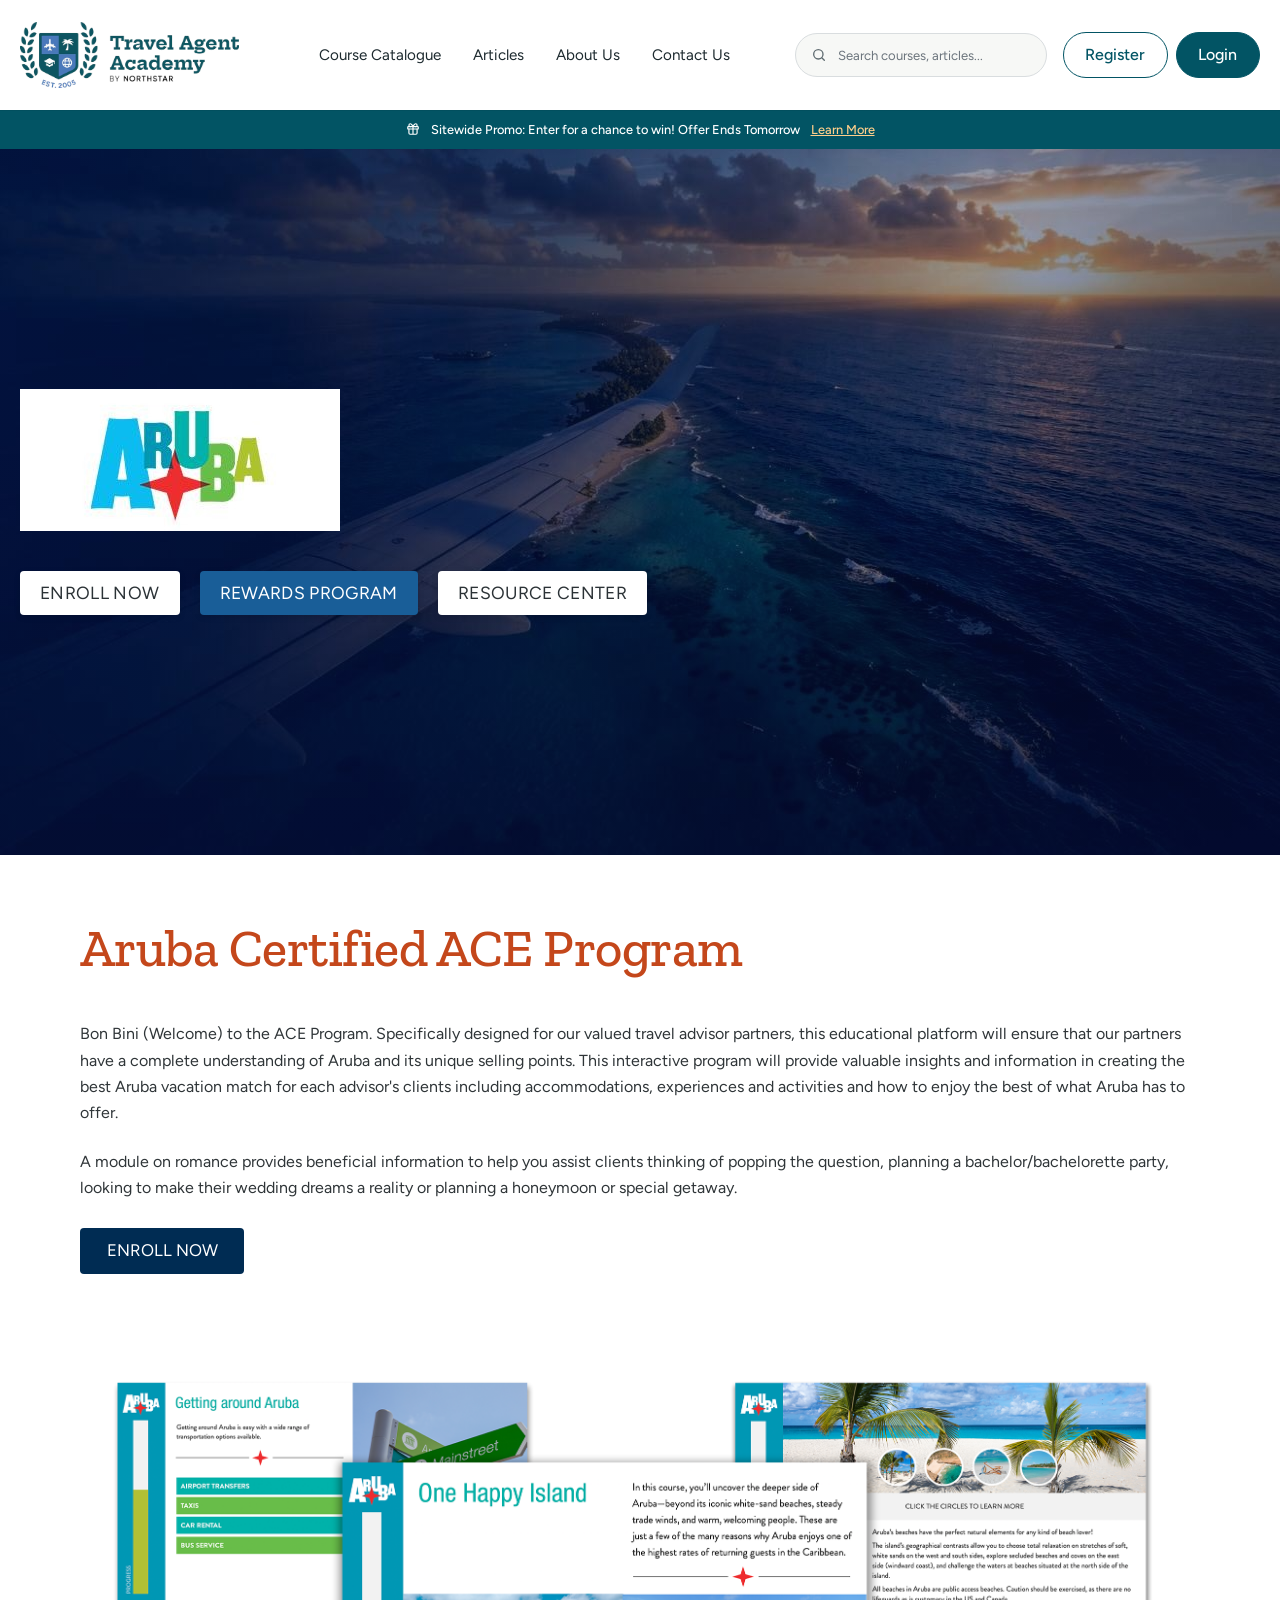
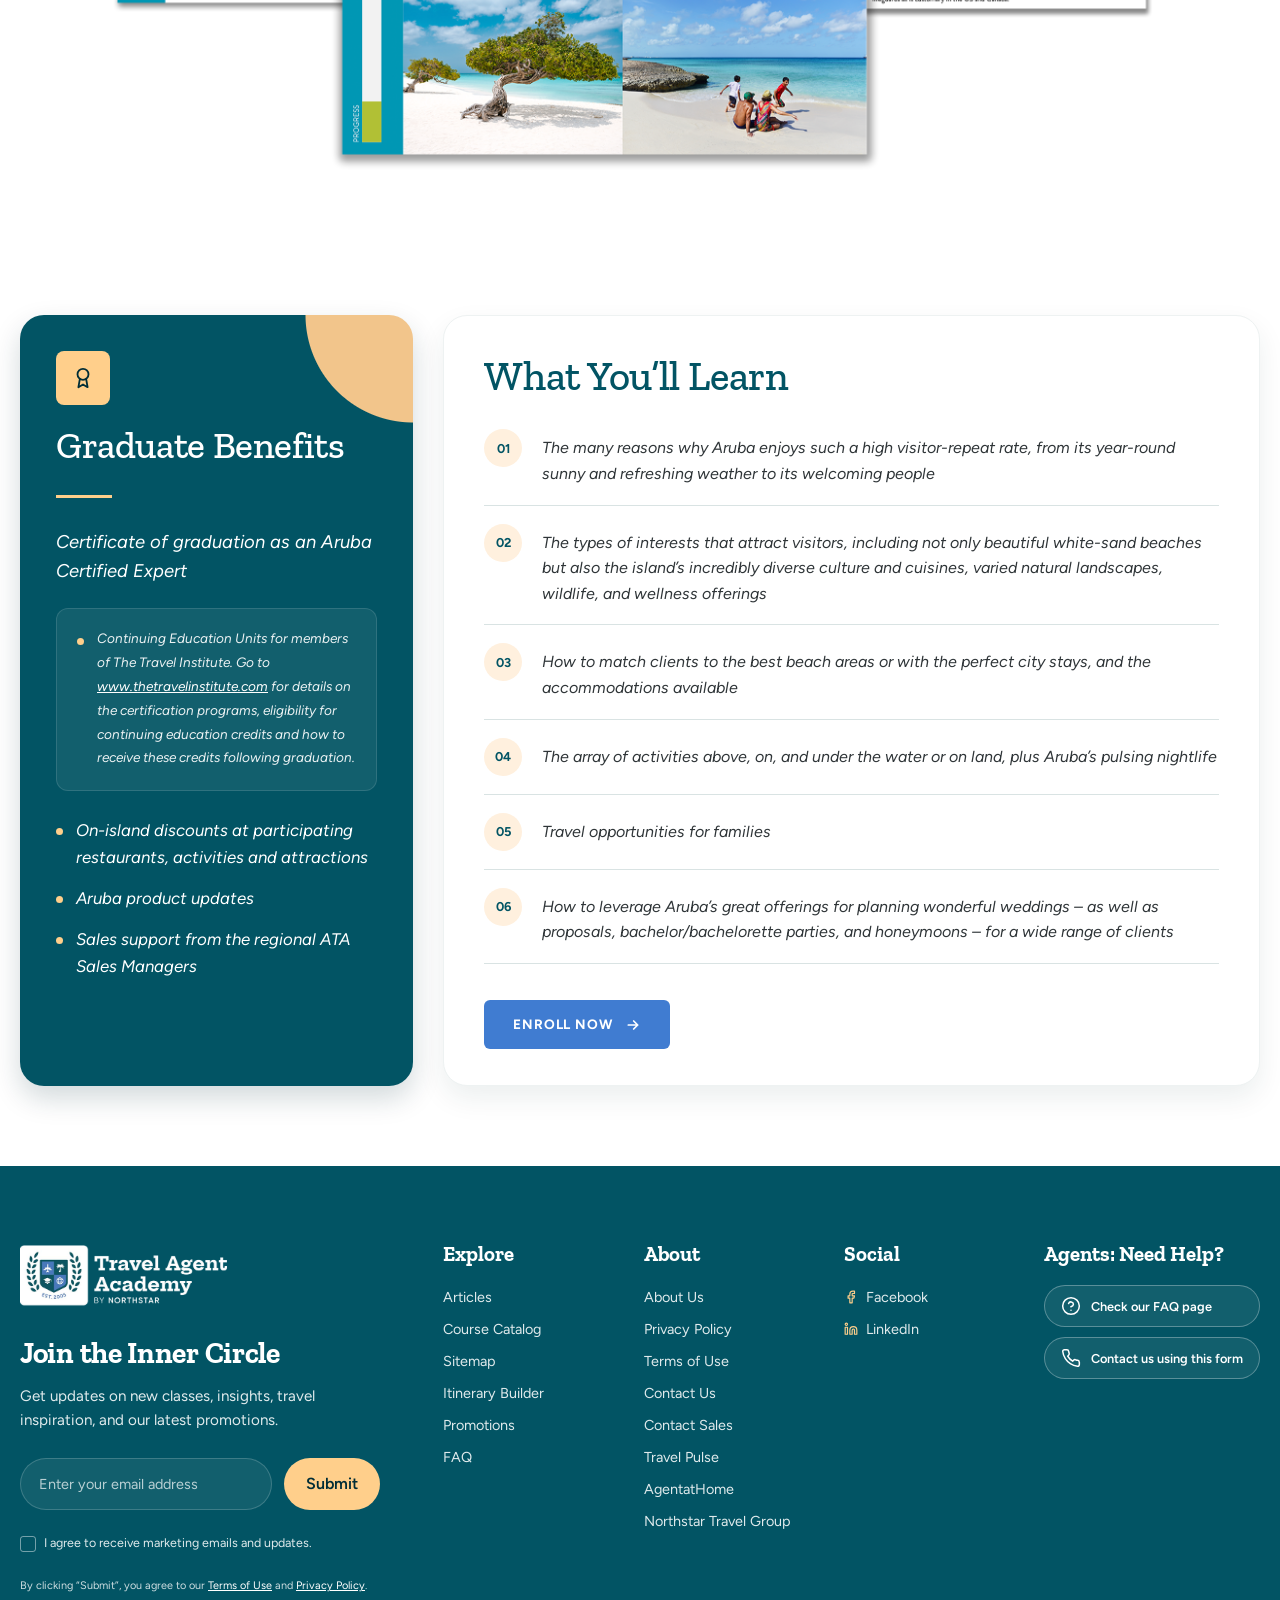
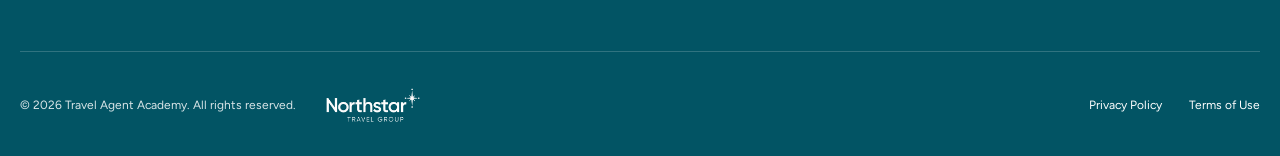
==== aruba.html @ 595e7ec7 "Header link updated" ====
<!DOCTYPE html>
<html lang="en">
<head>
  <meta charset="utf-8">
  <meta name="viewport" content="width=device-width, initial-scale=1, shrink-to-fit=no">
  <title>Aruba Certified ACE Program | Travel Agent Academy</title>
  <meta name="description" content="Become an Aruba Certified Expert with the ACE Program from Travel Agent Academy: learn Aruba's unique selling points, beaches, activities, family travel and romance.">

  <!-- Fonts -->
  <link rel="preconnect" href="https://fonts.googleapis.com">
  <link rel="preconnect" href="https://fonts.gstatic.com" crossorigin>
  <link href="https://fonts.googleapis.com/css2?family=Figtree:wght@400;500;600;700&family=Zilla+Slab:wght@500;600;700&display=swap" rel="stylesheet">

  <!-- Bootstrap 4.6.2 -->
  <link rel="stylesheet" href="https://cdn.jsdelivr.net/npm/bootstrap@4.6.2/dist/css/bootstrap.min.css" integrity="sha384-xOolHFLEh07PJGoPkLv1IbcEPTNtaed2xpHsD9ESMhqIYd0nLMwNLD69Npy4HI+N" crossorigin="anonymous">

  <!-- Site styles -->
  <link rel="stylesheet" href="css/styles.css">
</head>
<body>

  <a class="sr-only sr-only-focusable" href="#main">Skip to main content</a>

  <!-- ============ HEADER ============ -->
  <header class="site-header">
    <div class="container-wide">
      <nav class="navbar navbar-expand-lg navbar-light px-0">
        <a class="navbar-brand py-0" href="index.html">
          <img src="images/logo.png" alt="Travel Agent Academy by Northstar">
        </a>

        <button class="navbar-toggler" type="button" data-toggle="collapse" data-target="#mainNav" aria-controls="mainNav" aria-expanded="false" aria-label="Toggle navigation">
          <span class="navbar-toggler-icon"></span>
        </button>

        <div class="collapse navbar-collapse" id="mainNav">
          <ul class="navbar-nav mx-lg-auto">
            <li class="nav-item"><a class="nav-link" href="course-catalog.html">Course Catalogue</a></li>
            <li class="nav-item"><a class="nav-link" href="#">Articles</a></li>
            <li class="nav-item"><a class="nav-link" href="#">About Us</a></li>
            <li class="nav-item"><a class="nav-link" href="#">Contact Us</a></li>
          </ul>

          <div class="header-actions d-flex align-items-center">
            <form class="header-search" role="search" action="#">
              <svg width="16" height="16" viewBox="0 0 24 24" fill="none" stroke="currentColor" stroke-width="2" stroke-linecap="round" aria-hidden="true"><circle cx="11" cy="11" r="7"/><path d="m20 20-3.5-3.5"/></svg>
              <label for="siteSearch" class="sr-only">Search</label>
              <input id="siteSearch" class="form-control" type="search" placeholder="Search courses, articles...">
            </form>
            <a href="register.html" class="btn btn-pill btn-taa-outline ml-3">Register</a>
            <a href="#" class="btn btn-pill btn-taa-solid ml-2">Login</a>
          </div>
        </div>
      </nav>
    </div>
  </header>

  <!-- ============ PROMO BAR ============ -->
  <div class="promo-bar">
    <svg width="14" height="14" viewBox="0 0 24 24" fill="none" stroke="currentColor" stroke-width="2" stroke-linecap="round" stroke-linejoin="round" aria-hidden="true"><rect x="3" y="8" width="18" height="4" rx="1"/><path d="M12 8v13M19 12v7a2 2 0 0 1-2 2H7a2 2 0 0 1-2-2v-7M7.5 8a2.5 2.5 0 0 1 0-5C10 3 12 8 12 8s2-5 4.5-5a2.5 2.5 0 0 1 0 5"/></svg>
    Sitewide Promo: Enter for a chance to win! Offer Ends Tomorrow
    <a href="#">Learn More</a>
  </div>

  <main id="main">
    <!-- ======================================================
         ARUBA COURSE PAGE CONTENT
         (header and footer are the shared ones from index.html)
         ====================================================== -->

    <!-- ============ COURSE HERO ============ -->
    <section class="course-hero">
      <div class="container-wide">
        <img class="course-hero-logo" src="images/aruba/aruba-logo.jpg" alt="Aruba">
        <div class="course-hero-actions">
          <a href="#" class="btn btn-course-hero">Enroll Now</a>
          <a href="#" class="btn btn-course-hero btn-course-hero-primary">Rewards Program</a>
          <a href="#" class="btn btn-course-hero">Resource Center</a>
        </div>
      </div>
    </section>

    <!-- ============ COURSE INTRO ============ -->
    <section class="course-intro">
      <div class="course-container">
        <h1 class="course-title font-display">Aruba Certified ACE Program</h1>
        <p>Bon Bini (Welcome) to the ACE Program. Specifically designed for our valued travel advisor partners, this educational platform will ensure that our partners have a complete understanding of Aruba and its unique selling points. This interactive program will provide valuable insights and information in creating the best Aruba vacation match for each advisor's clients including accommodations, experiences and activities and how to enjoy the best of what Aruba has to offer.</p>
        <p>A module on romance provides beneficial information to help you assist clients thinking of popping the question, planning a bachelor/bachelorette party, looking to make their wedding dreams a reality or planning a honeymoon or special getaway.</p>
        <a href="#" class="btn btn-course-navy">Enroll Now</a>

        <!-- Course preview thumbnails (images only) -->
        <div class="row course-thumbs align-items-center">
          <div class="col-md-12">
            <img class="img-fluid course-thumb" src="images/aruba/Aruba_CourseScreenshots_1.png" alt="Getting around Aruba" loading="lazy">
          </div>
        </div>
      </div>
    </section>

    <!-- ============ BENEFITS + WHAT YOU'LL LEARN ============ -->
    <section class="course-details">
      <div class="course-container course-container-wide">
        <div class="row">

          <!-- Graduate Benefits -->
          <div class="col-lg-4 mb-4 mb-lg-0">
            <div class="benefits-card">
              <span class="benefits-icon" aria-hidden="true">
                <svg width="22" height="22" viewBox="0 0 24 24" fill="none" stroke="currentColor" stroke-width="2" stroke-linecap="round" stroke-linejoin="round"><circle cx="12" cy="8" r="6"/><path d="M15.5 13.5 17 22l-5-3-5 3 1.5-8.5"/></svg>
              </span>
              <h2 class="font-display">Graduate Benefits</h2>
              <hr class="benefits-rule">
              <p class="benefits-lead">Certificate of graduation as an Aruba Certified Expert</p>

              <ul class="benefits-list benefits-list-boxed">
                <li><span>Continuing Education Units for members of The Travel Institute. Go to <a href="https://www.thetravelinstitute.com" target="_blank" rel="noopener">www.thetravelinstitute.com</a> for details on the certification programs, eligibility for continuing education credits and how to receive these credits following graduation.</span></li>
              </ul>

              <ul class="benefits-list">
                <li><span>On-island discounts at participating restaurants, activities and attractions</span></li>
                <li><span>Aruba product updates</span></li>
                <li><span>Sales support from the regional ATA Sales Managers</span></li>
              </ul>
            </div>
          </div>

          <!-- What You'll Learn -->
          <div class="col-lg-8">
            <div class="learn-card">
              <h2 class="font-display">What You’ll Learn</h2>
              <ol class="learn-list">
                <li><span class="learn-num">01</span><p>The many reasons why Aruba enjoys such a high visitor-repeat rate, from its year-round sunny and refreshing weather to its welcoming people</p></li>
                <li><span class="learn-num">02</span><p>The types of interests that attract visitors, including not only beautiful white-sand beaches but also the island’s incredibly diverse culture and cuisines, varied natural landscapes, wildlife, and wellness offerings</p></li>
                <li><span class="learn-num">03</span><p>How to match clients to the best beach areas or with the perfect city stays, and the accommodations available</p></li>
                <li><span class="learn-num">04</span><p>The array of activities above, on, and under the water or on land, plus Aruba’s pulsing nightlife</p></li>
                <li><span class="learn-num">05</span><p>Travel opportunities for families</p></li>
                <li><span class="learn-num">06</span><p>How to leverage Aruba’s great offerings for planning wonderful weddings – as well as proposals, bachelor/bachelorette parties, and honeymoons – for a wide range of clients</p></li>
              </ol>
              <a href="#" class="btn btn-course-blue">
                Enroll Now
                <svg width="16" height="16" viewBox="0 0 24 24" fill="none" stroke="currentColor" stroke-width="2.6" stroke-linecap="round" stroke-linejoin="round" aria-hidden="true"><path d="M5 12h14M13 6l6 6-6 6"/></svg>
              </a>
            </div>
          </div>

        </div>
      </div>
    </section>

  </main>

  <!-- ============ FOOTER ============ -->
  <footer class="site-footer">
    <div class="container-wide">
      <div class="row">
        <div class="col-lg-4 pr-lg-5">
          <img class="footer-logo" src="images/logo-footer.png" alt="Travel Agent Academy by Northstar">
          <h2 class="font-display">Join the Inner Circle</h2>
          <p class="footer-lead">Get updates on new classes, insights, travel inspiration, and our latest promotions.</p>

          <form class="newsletter-form" action="#" onsubmit="return false;">
            <div class="d-flex">
              <label for="newsletterEmail" class="sr-only">Email address</label>
              <input id="newsletterEmail" type="email" class="form-control" placeholder="Enter your email address" required>
              <button type="submit" class="btn btn-pill btn-peach">Submit</button>
            </div>
            <div class="custom-control custom-checkbox">
              <input type="checkbox" class="custom-control-input" id="marketingConsent">
              <label class="custom-control-label" for="marketingConsent">I agree to receive marketing emails and updates.</label>
            </div>
            <p class="legal-note">By clicking “Submit”, you agree to our <a href="#">Terms of Use</a> and <a href="#">Privacy Policy</a>.</p>
          </form>
        </div>

        <div class="col-6 col-md-3 col-lg footer-col">
          <h3>Explore</h3>
          <ul class="footer-links">
            <li><a href="#">Articles</a></li>
            <li><a href="index.html#catalog">Course Catalog</a></li>
            <li><a href="#">Sitemap</a></li>
            <li><a href="#">Itinerary Builder</a></li>
            <li><a href="#">Promotions</a></li>
            <li><a href="#">FAQ</a></li>
          </ul>
        </div>

        <div class="col-6 col-md-3 col-lg footer-col">
          <h3>About</h3>
          <ul class="footer-links">
            <li><a href="#">About Us</a></li>
            <li><a href="#">Privacy Policy</a></li>
            <li><a href="#">Terms of Use</a></li>
            <li><a href="#">Contact Us</a></li>
            <li><a href="#">Contact Sales</a></li>
            <li><a href="#">Travel Pulse</a></li>
            <li><a href="#">AgentatHome</a></li>
            <li><a href="#">Northstar Travel Group</a></li>
          </ul>
        </div>

        <div class="col-6 col-md-3 col-lg footer-col">
          <h3>Social</h3>
          <ul class="footer-links">
            <li><a href="#"><svg width="14" height="14" viewBox="0 0 24 24" fill="none" stroke="currentColor" stroke-width="2" stroke-linecap="round" stroke-linejoin="round" aria-hidden="true"><path d="M18 2h-3a5 5 0 0 0-5 5v3H7v4h3v8h4v-8h3l1-4h-4V7a1 1 0 0 1 1-1h3z"/></svg>Facebook</a></li>
            <li><a href="#"><svg width="14" height="14" viewBox="0 0 24 24" fill="none" stroke="currentColor" stroke-width="2" stroke-linecap="round" stroke-linejoin="round" aria-hidden="true"><path d="M16 8a6 6 0 0 1 6 6v7h-4v-7a2 2 0 0 0-4 0v7h-4v-7a6 6 0 0 1 6-6zM2 9h4v12H2z"/><circle cx="4" cy="4" r="2"/></svg>LinkedIn</a></li>
          </ul>
        </div>

        <div class="col-12 col-md-3 col-lg-auto footer-col">
          <h3>Agents: Need&nbsp;Help?</h3>
          <a href="#" class="help-btn">
            <svg width="20" height="20" viewBox="0 0 24 24" fill="none" stroke="currentColor" stroke-width="1.8" stroke-linecap="round" stroke-linejoin="round" aria-hidden="true"><circle cx="12" cy="12" r="10"/><path d="M9.1 9a3 3 0 0 1 5.8 1c0 2-3 3-3 3M12 17h.01"/></svg>
            Check our FAQ page
          </a>
          <a href="#" class="help-btn">
            <svg width="20" height="20" viewBox="0 0 24 24" fill="none" stroke="currentColor" stroke-width="1.8" stroke-linecap="round" stroke-linejoin="round" aria-hidden="true"><path d="M22 16.9v3a2 2 0 0 1-2.2 2 19.8 19.8 0 0 1-8.6-3.1 19.5 19.5 0 0 1-6-6A19.8 19.8 0 0 1 2.1 4.2 2 2 0 0 1 4.1 2h3a2 2 0 0 1 2 1.7c.1.9.4 1.8.7 2.7a2 2 0 0 1-.5 2.1L8 9.8a16 16 0 0 0 6 6l1.3-1.3a2 2 0 0 1 2.1-.4c.9.3 1.8.6 2.7.7a2 2 0 0 1 1.7 2z"/></svg>
            Contact us using this form
          </a>
        </div>
      </div>

      <div class="footer-bottom d-md-flex align-items-center justify-content-between">
        <div class="d-md-flex align-items-center">
          <span>&copy; 2026 Travel Agent Academy. All rights reserved.</span>
          <img src="images/northstar.png" alt="Northstar Travel Group" loading="lazy">
        </div>
        <div class="mt-3 mt-md-0">
          <a href="#">Privacy Policy</a>
          <a href="#">Terms of Use</a>
        </div>
      </div>
    </div>
  </footer>

  
  <script src="https://cdn.jsdelivr.net/npm/jquery@3.5.1/dist/jquery.min.js" integrity="sha384-ZvpUoO/+PpLXR1lu4jmpXWu80pZlYUAfxl5NsBMWOEPSjUn/6Z/hRTt8+pR6L4N2" crossorigin="anonymous"></script>
  <script src="https://cdn.jsdelivr.net/npm/bootstrap@4.6.2/dist/js/bootstrap.bundle.min.js" integrity="sha384-Fy6S3B9q64WdZWQUiU+q4/2Lc9npb8tCaSX9FK7E8HnRr0Jz8D6OP9dO5Vg3Q9ct" crossorigin="anonymous"></script>
</body>
</html>
---- css/styles.css ----
:root {
  --taa-teal: #025464;
  --taa-teal-dark: #002d36;
  --taa-teal-soft: #125f6d;
  --taa-blue: #195e98;
  --taa-peach: #ffcf8b;
  --taa-peach-hover: #ffc06a;
  --taa-coral: #ed5c4f;
  --taa-ink: #1d2a2f;
  --taa-muted: #5f6b70;
  --taa-light: #f7f8f6;
  --taa-border: #d9dddf;
  --font-body: "Figtree", -apple-system, BlinkMacSystemFont, "Segoe UI", Roboto, Arial, sans-serif;
  --font-display: "Zilla Slab", Georgia, "Times New Roman", serif;
}

html {
  scroll-behavior: smooth;
}

body {
  font-family: var(--font-body);
  color: var(--taa-ink);
  font-size: 16px;
  -webkit-font-smoothing: antialiased;
}

a {
  color: var(--taa-blue);
}

a:hover {
  color: var(--taa-teal);
}

.font-display {
  font-family: var(--font-display);
  font-weight: 700;
  letter-spacing: -0.01em;
}

.container-wide {
  max-width: 1360px;
  padding-left: 20px;
  padding-right: 20px;
  margin: 0 auto;
}

.sr-only-focusable:focus {
  position: fixed;
  top: 8px;
  left: 8px;
  z-index: 2000;
  background: #fff;
  padding: 8px 14px;
  border-radius: 6px;
}

/* ---------- Buttons ---------- */
.btn-pill {
  border-radius: 999px;
  font-weight: 500;
}

.btn-taa-outline {
  color: var(--taa-teal);
  border: 1.5px solid var(--taa-teal);
  background: #fff;
  padding: 0.6rem 1.35rem;
}

.btn-taa-outline:hover,
.btn-taa-outline:focus {
  background: var(--taa-teal);
  color: #fff;
}

.btn-taa-solid {
  color: #fff;
  background: var(--taa-teal);
  border: 1.5px solid var(--taa-teal);
  padding: 0.6rem 1.35rem;
}

.btn-taa-solid:hover,
.btn-taa-solid:focus {
  background: var(--taa-teal-dark);
  border-color: var(--taa-teal-dark);
  color: #fff;
}

.btn-peach {
  background: var(--taa-peach);
  color: var(--taa-teal-dark);
  border: 0;
  font-weight: 600;
}

.btn-peach:hover,
.btn-peach:focus {
  background: var(--taa-peach-hover);
  color: var(--taa-teal-dark);
}

/* ---------- Header ---------- */
.site-header {
  background: #fff;
  position: sticky;
  top: 0;
  z-index: 1030;
  box-shadow: 0 1px 0 rgba(0, 0, 0, 0.05);
}

.site-header .navbar {
  padding: 22px 0;
}

.site-header .navbar-brand img {
  height: 66px;
  width: auto;
}

.site-header .nav-item {
  padding: 0.5rem 1rem !important;
}

.site-header .nav-link {
  color: var(--taa-ink) !important;
  position: relative;
  font-size: 0.95rem;
  padding: 0 !important;
}

.site-header .nav-link:hover {
  color: var(--taa-teal) !important;
}

.site-header .nav-link.active {
  color: var(--taa-teal) !important;
}

.site-header .navbar .nav-link.active::after {
  content: '';
  position: absolute;
  left: 0;
  bottom: -10px;
  width: 100%;
  height: 3px;
  background-color: var(--taa-teal);
}

.header-search {
  position: relative;
  width: 252px;
}

.header-search .form-control {
  background: var(--taa-light);
  border: 1px solid var(--taa-border);
  border-radius: 999px;
  height: 44px;
  padding-left: 42px;
  font-size: 0.82rem;
}

.header-search .form-control:focus {
  border-color: var(--taa-teal);
  box-shadow: 0 0 0 0.15rem rgba(2, 84, 100, 0.15);
}

.header-search svg {
  position: absolute;
  left: 16px;
  top: 50%;
  transform: translateY(-50%);
  color: var(--taa-muted);
}

.navbar-toggler {
  border: 0;
  padding: 0.25rem;
}

.navbar-toggler:focus {
  outline: 2px solid var(--taa-teal);
}

/* ---------- Promo bar ---------- */
.promo-bar {
  background: var(--taa-teal);
  color: #fff;
  font-size: 0.8rem;
  font-weight: 500;
  padding: 10px 16px;
  text-align: center;
}

.promo-bar svg {
  vertical-align: -2px;
  margin-right: 8px;
}

.promo-bar a {
  color: var(--taa-peach);
  text-decoration: underline;
  margin-left: 8px;
}

/* ---------- Hero ---------- */
.hero-carousel .carousel-item {
  height: 750px;
  background-size: cover;
  background-position: center;
  position: relative;
}

.hero-carousel .carousel-item::after {
  content: "";
  position: absolute;
  inset: 0;
  background: linear-gradient(180deg, rgba(5, 18, 60, 0.15), rgba(5, 18, 60, 0.35));
}

.hero-slide-1 {
  background-image: url("../images/hero.jpg");
}

.hero-slide-2 {
  background-image: url("../images/featured-course.jpg");
}

.hero-slide-3 {
  background-image: url("../images/sponsors-kayak.jpg");
}

.hero-slide-4 {
  background-image: url("../images/hero.jpg");
  background-position: right center;
}

/* Slide 1 background video */
.hero-video {
  position: absolute;
  inset: 0;
  width: 100%;
  height: 100%;
  object-fit: cover;
  display: block;
}

.hero-slide-video.video-failed .hero-video {
  display: none;
}

/* fall back to the slide's background image */
/* Video controls: play/pause + mute/unmute */
.hero-video-toggle {
  position: absolute;
  right: 24px;
  bottom: 36px;
  z-index: 5;
  /* above the gradient overlay and the arrows */
  display: flex;
}

.hero-video-btn {
  width: 40px;
  height: 40px;
  margin-left: 8px;
  border-radius: 50%;
  border: 1.5px solid rgba(255, 255, 255, 0.8);
  background: rgba(0, 45, 54, 0.45);
  color: #fff;
  display: inline-flex;
  align-items: center;
  justify-content: center;
  padding: 0;
  transition: background 0.15s ease;
}

.hero-video-btn:hover,
.hero-video-btn:focus {
  background: rgba(0, 45, 54, 0.8);
}

.hero-video-btn:focus {
  outline: none;
}

.hero-video-btn:focus-visible {
  outline: 2px solid var(--taa-peach);
  outline-offset: 2px;
}

.hero-video-btn svg {
  display: block;
}

.hero-video-btn .icon-play,
.hero-video-btn .icon-sound-off,
.hero-video-btn.is-paused .icon-pause,
.hero-video-btn.is-muted .icon-sound-on {
  display: none;
}

.hero-video-btn.is-paused .icon-play,
.hero-video-btn.is-muted .icon-sound-off {
  display: block;
}

.video-failed .hero-video-toggle {
  display: none;
}

/* "Click for sound" prompt when the browser blocked sound */
.hero-sound-hint {
  display: inline-flex;
  align-items: center;
  height: 40px;
  padding: 0 16px;
  border-radius: 999px;
  border: 0;
  background: var(--taa-peach);
  color: var(--taa-teal-dark);
  font-size: 0.82rem;
  font-weight: 600;
  box-shadow: 0 4px 14px rgba(0, 0, 0, 0.25);
  animation: taa-hint-in 0.3s ease-out;
}

.hero-sound-hint svg {
  margin-right: 8px;
}

.hero-sound-hint:hover {
  background: var(--taa-peach-hover);
}

.hero-sound-hint:focus {
  outline: none;
}

.hero-sound-hint:focus-visible {
  outline: 2px solid #fff;
  outline-offset: 2px;
}

.hero-sound-hint.d-none {
  display: none !important;
}

@keyframes taa-hint-in {
  from {
    opacity: 0;
    transform: translateY(6px);
  }
}

@media (prefers-reduced-motion: reduce) {
  .hero-sound-hint {
    animation: none;
  }
}

/* Hero prev/next arrows */
/* Click area limited to the circle so it never covers the video controls */
.hero-arrow {
  top: 50%;
  bottom: auto;
  width: 96px;
  height: 96px;
  margin-top: -48px;
  opacity: 1;
  z-index: 4;
}

.hero-arrow-icon {
  width: 48px;
  height: 48px;
  border-radius: 50%;
  border: 1.5px solid rgba(255, 255, 255, 0.85);
  background: rgba(0, 45, 54, 0.4);
  color: #fff;
  display: inline-flex;
  align-items: center;
  justify-content: center;
  transition: background 0.15s ease, transform 0.15s ease;
}

.hero-arrow:hover .hero-arrow-icon,
.hero-arrow:focus .hero-arrow-icon {
  background: rgba(0, 45, 54, 0.85);
}

.hero-arrow:focus {
  outline: none;
}

.hero-arrow:focus-visible .hero-arrow-icon {
  outline: 2px solid var(--taa-peach);
  outline-offset: 2px;
}

@media (max-width: 767.98px) {
  .hero-arrow {
    width: 56px;
    height: 64px;
    margin-top: -32px;
  }

  .hero-arrow-icon {
    width: 38px;
    height: 38px;
  }
}

/* Ring-style indicator dots (hero + featured) */
.dots-ring {
  margin-bottom: 40px;
}

.dots-ring li {
  width: 20px;
  height: 20px;
  border-radius: 50%;
  background: #fff;
  border: 0;
  margin: 0 5px;
  opacity: 1;
  position: relative;
  text-indent: -999px;
}

.dots-ring li.active::after {
  content: "";
  position: absolute;
  inset: 3px;
  border-radius: 50%;
  background: var(--taa-teal);
  box-shadow: inset 0 0 0 2px #fff;
}

/* ---------- Why TAA ---------- */
.why-section {
  background: var(--taa-teal);
  color: #fff;
  padding: 64px 0;
}

.why-title {
  font-size: 3.1rem;
  line-height: 0.95;
  margin: 0 0 22px;
}

.why-title-rule {
  width: 48px;
  height: 3px;
  background: #fff;
  border: 0;
  margin: 0;
}

.why-grid {
  margin: 0;
}

.why-item {
  padding: 32px 32px 36px 0;
  border-bottom: 1px solid rgba(255, 255, 255, 0.14);
}

.why-item:nth-child(even) {
  padding-left: 48px;
  padding-right: 0;
  border-left: 1px solid rgba(255, 255, 255, 0.14);
}

.why-item:nth-last-child(-n+2) {
  border-bottom: 0;
}

.why-item h3 {
  display: flex;
  align-items: center;
  font-family: var(--font-body);
  font-size: 0.85rem;
  font-weight: 700;
  letter-spacing: 0.12em;
  text-transform: uppercase;
  margin-bottom: 18px;
}

.why-icon {
  display: inline-flex;
  align-items: center;
  justify-content: center;
  width: 32px;
  height: 32px;
  border-radius: 6px;
  background: rgba(255, 255, 255, 0.1);
  margin-right: 10px;
  flex-shrink: 0;
}

.why-item p {
  color: rgba(255, 255, 255, 0.82);
  font-size: 1.08rem;
  line-height: 1.7;
  margin: 0;
  max-width: 420px;
}

/* ---------- Course catalog ---------- */
.catalog-section {
  padding: 64px 0 64px;
}

.section-title {
  color: var(--taa-teal);
  font-size: 2.6rem;
  margin-bottom: 32px;
}

.catalog-inner {
  max-width: 1140px;
  margin: 0 auto;
}

.featured-card {
  display: flex;
  background: var(--taa-blue);
  color: #fff;
  border-radius: 10px;
  overflow: hidden;
  box-shadow: 0 10px 24px rgba(0, 0, 0, 0.14);
  min-height: 276px;
}

.featured-card-img {
  flex: 0 0 36%;
  background-size: cover;
  background-position: center;
}

.featured-card-body {
  flex: 1;
  padding: 48px 34px;
  display: flex;
  flex-direction: column;
  justify-content: center;
}

.featured-eyebrow {
  color: var(--taa-peach);
  font-size: 0.95rem;
  text-transform: uppercase;
  margin-bottom: 6px;
}

.featured-card h3 {
  font-size: 2.35rem;
  margin-bottom: 12px;
}

.featured-card p {
  font-size: 1.08rem;
  line-height: 1.4;
  max-width: 540px;
  margin-bottom: 18px;
}

.featured-card .btn-peach {
  align-self: flex-start;
  padding: 0.6rem 1.1rem;
  font-weight: 500;
  font-size: 0.92rem;
}

.featured-card .btn-peach svg {
  vertical-align: -1px;
  margin-right: 4px;
}

.featured-carousel .carousel-indicators.dots-ring {
  position: static;
  margin: 22px auto 34px;
}

.featured-carousel .dots-ring li {
  width: 16px;
  height: 16px;
  background: var(--taa-blue);
}

.featured-carousel .dots-ring li.active {
  background: #fff;
  border: 1.5px solid var(--taa-blue);
}

.featured-carousel .dots-ring li.active::after {
  inset: 4px;
  background: var(--taa-blue);
  box-shadow: none;
}

/* Filters */
.course-filters .form-control,
.course-filters .custom-select {
  height: 42px;
  border-radius: 4px;
  border: 1.5px solid var(--taa-border);
  font-size: 0.82rem;
  color: var(--taa-ink);
}

.course-filters .form-control:focus,
.course-filters .custom-select:focus {
  border-color: var(--taa-teal);
  box-shadow: 0 0 0 0.15rem rgba(2, 84, 100, 0.15);
}

.course-filters .search-wrap {
  position: relative;
}

.course-filters .search-wrap svg {
  position: absolute;
  left: 14px;
  top: 50%;
  transform: translateY(-50%);
  color: var(--taa-ink);
}

.course-filters .search-wrap .form-control {
  padding-left: 38px;
}

.course-filters .custom-select {
  background: #fff url("data:image/svg+xml,%3csvg xmlns='http://www.w3.org/2000/svg' width='10' height='8' viewBox='0 0 10 8'%3e%3cpath fill='%23222' d='M0 0h10L5 8z'/%3e%3c/svg%3e") no-repeat right 12px center / 10px 8px;
}

.clear-filters {
  font-size: 0.82rem;
  color: var(--taa-blue);
  text-decoration: underline;
  white-space: nowrap;
}

.results-count {
  font-size: 0.72rem;
  letter-spacing: 0.04em;
  text-transform: uppercase;
  color: var(--taa-muted);
  text-align: right;
  margin: 34px 0 14px;
}

/* Course cards */
.course-card {
  position: relative;
  display: flex;
  flex-direction: column;
  height: 100%;
  border-radius: 4px;
  overflow: hidden;
  border: 1px solid #e6eaec;
  box-shadow: 0 6px 14px rgba(0, 0, 0, 0.1);
  background: var(--taa-blue);
  transition: transform 0.2s ease, box-shadow 0.2s ease;
}

.course-card:hover {
  transform: translateY(-3px);
  box-shadow: 0 12px 24px rgba(0, 0, 0, 0.16);
}

.course-card-logo {
  background: #fff;
  height: 190px;
  padding: 24px 22px 0;
  display: flex;
  flex-direction: column;
}

.course-card-logo .logo-box {
  flex: 1;
  display: flex;
  align-items: center;
  justify-content: center;
}

.course-card-logo img {
  max-width: 100%;
  max-height: 96px;
  object-fit: contain;
}

.course-tag {
  display: inline-block;
  align-self: flex-start;
  background: #eef0f1;
  color: #4a5459;
  font-size: 0.64rem;
  text-transform: uppercase;
  padding: 3px 6px;
  border-radius: 3px;
  margin: 8px 0 12px -8px;
}

.badge-new {
  position: absolute;
  top: 0;
  left: 14px;
  background: var(--taa-coral);
  color: #fff;
  font-size: 0.5rem;
  font-weight: 600;
  text-transform: uppercase;
  width: 36px;
  padding: 14px 0 12px;
  text-align: center;
  clip-path: polygon(0 0, 100% 0, 100% 78%, 50% 100%, 0 78%);
  z-index: 2;
}

.course-card-body {
  color: #fff;
  padding: 22px 18px 18px;
  display: flex;
  flex-direction: column;
  flex: 1;
}

.course-card-body h3 {
  font-family: var(--font-body);
  font-size: 1.05rem;
  font-weight: 500;
  text-transform: uppercase;
  line-height: 1.15;
  margin-bottom: 10px;
}

.course-card-body p {
  font-size: 0.78rem;
  line-height: 1.6;
  color: rgba(255, 255, 255, 0.92);
  margin-bottom: 24px;
}

.course-card-body .card-cta {
  margin-top: auto;
  color: #fff;
  font-size: 0.72rem;
  text-transform: uppercase;
  text-decoration: none;
  letter-spacing: 0.02em;
}

.course-card-body .card-cta svg {
  vertical-align: -2px;
  margin-right: 3px;
}

.course-card-body .card-cta:hover {
  color: var(--taa-peach);
}

.course-card-body .card-cta::after {
  content: "";
  position: absolute;
  inset: 0;
  /* whole card clickable */
}

.course-col {
  margin-bottom: 26px;
}

/* Loading skeleton */
.course-card.is-skeleton {
  height: 430px;
  border: 0;
  background: linear-gradient(100deg, #eef1f2 40%, #f8f9fa 50%, #eef1f2 60%) 0 0 / 200% 100%;
  animation: taa-shimmer 1.2s linear infinite;
}

@keyframes taa-shimmer {
  to {
    background-position: -200% 0;
  }
}

.course-empty {
  text-align: center;
  padding: 48px 16px;
  border: 1.5px dashed var(--taa-border);
  border-radius: 6px;
  color: var(--taa-muted);
}

.course-empty a {
  color: var(--taa-blue);
  text-decoration: underline;
}

.course-error {
  color: var(--taa-muted);
  text-align: center;
  padding: 32px 0;
}

/* Infinite scroll */
.course-sentinel {
  height: 1px;
}

.course-loading {
  display: flex;
  justify-content: center;
  padding: 8px 0 24px;
}

.course-loading.d-none {
  display: none !important;
}

.course-loading .spinner-border {
  width: 2.25rem;
  height: 2.25rem;
  border-width: 0.22em;
  color: var(--taa-teal);
}

.filter-col {
  flex-basis: 190px;
}

/* ---------- Testimonials ---------- */
.testimonials-section {
  background: var(--taa-light);
  padding: 56px 0 60px;
}

.testimonials-section .section-title {
  color: var(--taa-blue);
  font-weight: 500;
  font-size: 2.8rem;
  margin-bottom: 22px;
}

.testimonial-card {
  background: var(--taa-blue);
  color: #fff;
  border-radius: 12px;
  padding: 24px 24px 24px;
  height: 100%;
}

.quote-icon {
  display: inline-flex;
  align-items: center;
  justify-content: center;
  width: 28px;
  height: 28px;
  border-radius: 50%;
  background: rgba(255, 255, 255, 0.15);
  border: 1px solid rgba(255, 255, 255, 0.35);
  color: var(--taa-peach);
  margin-bottom: 20px;
}

.testimonial-card blockquote {
  font-size: 1rem;
  line-height: 1.65;
  margin: 0 0 20px;
}

.testimonial-author {
  display: flex;
  align-items: center;
}

.testimonial-author img {
  width: 88px;
  height: 88px;
  border-radius: 50%;
  object-fit: cover;
  margin-right: 16px;
}

.testimonial-author .name {
  color: var(--taa-peach);
  font-weight: 600;
  display: block;
}

.testimonial-author .role {
  font-size: 0.88rem;
  color: rgba(255, 255, 255, 0.88);
}

/* Dynamic slider (js/testimonials.js) */
.t-slider {
  position: relative;
}

.t-slider:focus {
  outline: none;
}

.t-slider:focus-visible .t-viewport {
  outline: 2px solid var(--taa-teal);
  outline-offset: 4px;
  border-radius: 12px;
}

.t-viewport {
  overflow: hidden;
  touch-action: pan-y;
}

.t-track {
  display: flex;
  transition: transform 0.55s cubic-bezier(0.22, 0.61, 0.36, 1);
  will-change: transform;
}

.t-slide {
  flex: 0 0 100%;
  margin-right: 24px;
  display: flex;
  user-select: none;
}

.t-slide .testimonial-card {
  width: 100%;
  display: flex;
  flex-direction: column;
}

.t-slide .testimonial-author {
  margin-top: auto;
}

.t-slide img {
  pointer-events: none;
}

@media (min-width: 768px) {
  .t-slide {
    flex-basis: calc((100% - 24px) / 2);
  }
}

.t-avatar-fallback {
  width: 88px;
  height: 88px;
  border-radius: 50%;
  display: inline-flex;
  align-items: center;
  justify-content: center;
  background: rgba(255, 255, 255, 0.15);
  color: var(--taa-peach);
  font-size: 2rem;
  font-weight: 600;
  margin-right: 16px;
  flex-shrink: 0;
}

.t-dots {
  display: flex;
}

.t-dot {
  width: 8px;
  height: 8px;
  padding: 0;
  border-radius: 50%;
  border: 0;
  background: #b8c4c8;
  margin-right: 8px;
  transition: width 0.25s ease, background 0.25s ease;
}

.t-dot.active {
  width: 22px;
  border-radius: 4px;
  background: var(--taa-teal);
}

.t-static .testimonial-controls {
  display: none !important;
}

.circle-btn:disabled {
  opacity: 0.35;
  pointer-events: none;
}

.testimonial-controls {
  margin-top: 30px;
}

.circle-btn {
  display: inline-flex;
  align-items: center;
  justify-content: center;
  width: 40px;
  height: 40px;
  border-radius: 50%;
  border: 1.5px solid var(--taa-teal);
  color: var(--taa-teal);
  background: transparent;
  margin-left: 8px;
  transition: background 0.15s ease, color 0.15s ease;
}

.circle-btn:hover,
.circle-btn:focus {
  background: var(--taa-teal);
  color: #fff;
  text-decoration: none;
}

/* ---------- Sponsors ---------- */
.sponsors-section {
  background: var(--taa-teal-dark);
  color: #fff;
  padding: 40px 0;
}

.sponsors-section h2 {
  font-size: 3rem;
  line-height: 1;
  margin-bottom: 36px;
}

.sponsors-section p {
  font-size: 1.1rem;
  line-height: 1.7;
  color: rgba(255, 255, 255, 0.85);
  max-width: 520px;
  margin: 0;
}

.sponsors-section p a {
  color: #fff;
  text-decoration: underline;
}

.sponsors-img {
  width: 100%;
  height: 370px;
  object-fit: cover;
  display: block;
}

/* ---------- Footer ---------- */
.site-footer {
  background: var(--taa-teal);
  color: #fff;
  padding: 76px 0 34px;
}

.footer-logo {
  height: 68px;
  width: auto;
  margin-bottom: 26px;
}

.site-footer h2 {
  font-size: 1.85rem;
  margin-bottom: 12px;
}

.site-footer h3 {
  font-family: var(--font-display);
  font-size: 1.3rem;
  font-weight: 700;
  margin-bottom: 18px;
}

.footer-lead {
  font-size: 0.95rem;
  line-height: 1.6;
  color: rgba(255, 255, 255, 0.88);
  max-width: 320px;
  margin-bottom: 26px;
}

.newsletter-form .form-control {
  background: var(--taa-teal-soft);
  border: 1px solid rgba(255, 255, 255, 0.18);
  color: #fff;
  border-radius: 999px;
  height: 52px;
  padding: 0 18px;
  font-size: 0.9rem;
}

.newsletter-form .form-control::placeholder {
  color: rgba(255, 255, 255, 0.7);
}

.newsletter-form .form-control:focus {
  background: var(--taa-teal-soft);
  color: #fff;
  border-color: var(--taa-peach);
  box-shadow: 0 0 0 0.15rem rgba(255, 207, 139, 0.25);
}

.newsletter-form .btn-peach {
  height: 52px;
  padding: 0 22px;
  margin-left: 12px;
  flex-shrink: 0;
}

.newsletter-form .custom-control {
  margin-top: 22px;
}

.newsletter-form .custom-control-label {
  font-size: 0.78rem;
  color: rgba(255, 255, 255, 0.88);
  padding-top: 2px;
}

.newsletter-form .custom-control-label::before {
  background: transparent;
  border: 1px solid rgba(255, 255, 255, 0.45);
  border-radius: 3px;
}

.newsletter-form .custom-control-input:checked~.custom-control-label::before {
  background: var(--taa-peach);
  border-color: var(--taa-peach);
}

.legal-note {
  font-size: 0.68rem;
  color: rgba(255, 255, 255, 0.8);
  margin-top: 22px;
}

.legal-note a {
  color: #fff;
  text-decoration: underline;
}

.footer-links {
  list-style: none;
  padding: 0;
  margin: 0;
}

.footer-links li {
  margin-bottom: 8px;
}

.footer-links a {
  color: rgba(255, 255, 255, 0.88);
  font-size: 0.9rem;
}

.footer-links a:hover {
  color: var(--taa-peach);
  text-decoration: none;
}

.footer-links svg {
  color: var(--taa-peach);
  margin-right: 8px;
  vertical-align: -2px;
}

.help-btn {
  display: flex;
  white-space: nowrap;
  align-items: center;
  width: 100%;
  max-width: 220px;
  padding: 10px 16px;
  border-radius: 999px;
  border: 1px solid rgba(255, 255, 255, 0.3);
  background: var(--taa-teal-soft);
  color: #fff;
  font-size: 0.8rem;
  font-weight: 600;
  margin-bottom: 10px;
}

.help-btn svg {
  margin-right: 10px;
  flex-shrink: 0;
}

.help-btn:hover {
  background: #fff;
  color: var(--taa-teal);
  text-decoration: none;
}

.footer-bottom {
  border-top: 1px solid rgba(255, 255, 255, 0.18);
  margin-top: 40px;
  padding-top: 36px;
  font-size: 0.75rem;
  color: rgba(255, 255, 255, 0.85);
}

.footer-bottom img {
  height: 34px;
  width: auto;
  margin-left: 30px;
}

.footer-bottom a {
  color: #fff;
  margin-left: 24px;
}

/* ---------- Responsive ---------- */
@media (max-width: 1199.98px) {
  .header-search {
    width: 200px;
  }

  .site-header .nav-link {
    padding: 0 !important;
  }

  .why-title {
    font-size: 2.6rem;
  }

  .hero-carousel .carousel-item {
    height: 530px;
  }
}

@media (max-width: 991.98px) {
  .site-header .navbar {
    padding: 14px 0;
  }

  .site-header .navbar-brand img {
    height: 52px;
  }

  .site-header .navbar-collapse {
    padding: 12px 0 8px;
  }

  .header-actions {
    flex-direction: column;
    align-items: stretch !important;
  }

  .header-search {
    width: 100%;
    margin: 8px 0 12px;
  }

  .header-actions .btn {
    margin: 0 0 8px !important;
  }

  .hero-carousel .carousel-item {
    height: 460px;
  }

  .why-title {
    margin-bottom: 18px;
  }

  .why-title br {
    display: none;
  }

  .why-title {
    font-size: 2.2rem;
    line-height: 1.1;
  }

  .why-title-rule {
    margin-bottom: 24px;
  }

  .featured-card {
    flex-direction: column;
  }

  .featured-card-img {
    flex-basis: 240px;
    min-height: 240px;
  }

  .featured-card h3 {
    font-size: 1.9rem;
  }

  .sponsors-img {
    margin-top: 32px;
  }

  .footer-col {
    margin-top: 36px;
  }

  .site-header .navbar .nav-link.active::after {
    display: none;
  }
}

@media (max-width: 767.98px) {

  .why-item,
  .why-item:nth-child(even) {
    padding: 24px 0;
    border-left: 0;
    border-bottom: 1px solid rgba(255, 255, 255, 0.14);
  }

  .why-item:nth-last-child(2) {
    border-bottom: 1px solid rgba(255, 255, 255, 0.14);
  }

  .why-item:last-child {
    border-bottom: 0;
  }

  .hero-carousel .carousel-item {
    height: 360px;
  }

  .section-title {
    font-size: 2.1rem;
  }

  .sponsors-section h2 {
    font-size: 2.2rem;
  }

  .course-filters>div {
    margin-bottom: 10px;
  }

  .filter-col {
    flex-basis: 50%;
  }

  .results-count {
    text-align: left;
    margin-top: 18px;
  }

  .footer-bottom {
    text-align: center;
  }

  .footer-bottom img {
    margin: 14px auto 0;
    display: block;
  }

  .footer-bottom a {
    margin: 0 10px;
  }
}

@media (max-width: 576px) {
  .hero-carousel .carousel-item {
    height: 220px;
  }
}

@media (min-width: 992px) and (max-width: 1199px) {
  .site-header .navbar {
    flex-direction: column;
    gap: 25px;
  }
}

@media (min-width: 1500px) {
  .hero-carousel .carousel-item {
    height: 100vh;
  }
}

@media (prefers-reduced-motion: reduce) {
  html {
    scroll-behavior: auto;
  }

  .course-card.is-skeleton {
    animation: none;
  }

  .course-loading .spinner-border {
    animation-duration: 1.5s;
  }

  .course-card {
    transition: none;
  }
}

/* ==========================================================
   Course detail page (aruba.html)
   Layout uses only flow, flexbox and the Bootstrap grid –
   no positioning properties.
   ========================================================== */
:root {
  --course-orange: #c4471b;
  --course-navy: #002c53;
  --course-blue: #407cd1;
  --course-peach-soft: #fff0de;
  --course-divider: #d9e3e3;
}

.course-container {
  max-width: 1160px;
  margin: 0 auto;
  padding: 0 20px;
}

.course-container-wide {
  max-width: 1288px;
}

/* ---------- Hero ---------- */
.course-hero {
  min-height: 706px;
  display: flex;
  align-items: center;
  padding: 120px 0;
  background:
    linear-gradient(180deg, rgba(5, 18, 60, 0.35), rgba(5, 18, 60, 0.5)),
    url("../images/hero.jpg") center / cover no-repeat;
}

.course-hero .container-wide {
  width: 100%;
}

.course-hero-logo {
  display: block;
  width: 320px;
  max-width: 100%;
  height: auto;
  margin-bottom: 40px;
}

.course-hero-actions {
  display: flex;
  flex-wrap: wrap;
  margin: -10px;
}

.btn-course-hero {
  margin: 10px;
  padding: 0.55rem 1.25rem;
  border: 0;
  border-radius: 4px;
  background: #fff;
  color: #2b3236;
  font-size: 1.1rem;
  letter-spacing: 0.02em;
  text-transform: uppercase;
  box-shadow: 0 2px 6px rgba(0, 0, 0, 0.12);
}

.btn-course-hero:hover,
.btn-course-hero:focus {
  background: #f1f3f4;
  color: var(--taa-teal-dark);
}

.btn-course-hero-primary {
  background: var(--taa-blue);
  color: #fff;
}

.btn-course-hero-primary:hover,
.btn-course-hero-primary:focus {
  background: #144c7c;
  color: #fff;
}

/* ---------- Intro ---------- */
.course-intro {
  padding: 64px 0 72px;
}

.course-title {
  color: var(--course-orange);
  font-size: 3.3rem;
  font-weight: 500;
  line-height: 1.1;
  margin-bottom: 44px;
}

.course-intro p {
  color: #2f3538;
  font-size: 1rem;
  line-height: 1.65;
  margin-bottom: 22px;
}

.btn-course-navy {
  background: var(--course-navy);
  color: #fff;
  border-radius: 4px;
  padding: 0.6rem 1.6rem;
  font-size: 1.05rem;
  text-transform: uppercase;
  margin-top: 4px;
}

.btn-course-navy:hover,
.btn-course-navy:focus {
  background: #00427a;
  color: #fff;
}

.course-thumbs {
  margin-top: 64px;
}

.course-thumb {
  display: block;
  margin: 0 auto 24px;
  box-shadow: none;
}

/* ---------- Benefits + Learn ---------- */
.course-details {
  padding: 0 0 80px;
}

.benefits-card {
  height: 100%;
  color: #fff;
  border-radius: 24px;
  padding: 36px 36px 44px;
  /* peach circle in the top-right corner, drawn as part of the background */
  background:
    radial-gradient(circle at 100% 0, #f2c58b 0, #f2c58b 107px, rgba(242, 197, 139, 0) 108px),
    var(--taa-teal);
  box-shadow: 0 12px 28px rgba(0, 45, 54, 0.18);
}

.benefits-icon {
  display: inline-flex;
  align-items: center;
  justify-content: center;
  width: 54px;
  height: 54px;
  border-radius: 8px;
  background: var(--taa-peach);
  color: var(--taa-teal-dark);
  margin-bottom: 18px;
}

.benefits-card h2 {
  font-size: 2.35rem;
  font-weight: 500;
  margin-bottom: 26px;
}

.benefits-rule {
  width: 56px;
  height: 3px;
  margin: 0 0 30px;
  border: 0;
  background: var(--taa-peach);
}

.benefits-lead {
  font-size: 1.15rem;
  font-style: italic;
  line-height: 1.6;
  margin-bottom: 22px;
}

.benefits-list {
  list-style: none;
  padding: 0;
  margin: 0;
}

.benefits-list li {
  display: flex;
  font-style: italic;
  font-size: 1.05rem;
  line-height: 1.6;
  margin-bottom: 14px;
}

.benefits-list li::before {
  content: "";
  flex: 0 0 7px;
  height: 7px;
  margin: 0.65em 13px 0 0;
  border-radius: 50%;
  background: var(--taa-peach);
}

.benefits-list a {
  color: #fff;
  text-decoration: underline;
}

.benefits-list a:hover {
  color: var(--taa-peach);
}

.benefits-list-boxed {
  background: var(--taa-teal-soft);
  border: 1px solid rgba(255, 255, 255, 0.12);
  border-radius: 12px;
  padding: 18px 20px 6px;
  margin-bottom: 26px;
}

.benefits-list-boxed li {
  font-size: 0.85rem;
  line-height: 1.75;
  color: rgba(255, 255, 255, 0.92);
}

.benefits-list-boxed li::before {
  margin-top: 0.75em;
}

.learn-card {
  height: 100%;
  background: #fff;
  border: 1px solid #eef2f2;
  border-radius: 24px;
  padding: 36px 40px 36px;
  box-shadow: 0 12px 28px rgba(0, 45, 54, 0.08);
}

.learn-card h2 {
  color: var(--taa-teal);
  font-size: 2.55rem;
  font-weight: 500;
  margin-bottom: 22px;
}

.learn-list {
  list-style: none;
  padding: 0;
  margin: 0 0 36px;
}

.learn-list li {
  display: flex;
  align-items: flex-start;
  padding: 18px 0;
  border-bottom: 1px solid var(--course-divider);
}

.learn-list li:first-child {
  padding-top: 6px;
}

.learn-num {
  flex: 0 0 38px;
  height: 38px;
  border-radius: 50%;
  background: var(--course-peach-soft);
  color: var(--taa-teal);
  font-size: 0.8rem;
  font-weight: 700;
  display: flex;
  align-items: center;
  justify-content: center;
  margin-right: 20px;
}

.learn-list p {
  margin: 0;
  color: #2f3538;
  font-size: 1rem;
  font-style: italic;
  line-height: 1.6;
  padding-top: 6px;
}

.btn-course-blue {
  display: inline-flex;
  align-items: center;
  background: var(--course-blue);
  color: #fff;
  border-radius: 6px;
  padding: 0.85rem 1.75rem;
  font-size: 0.85rem;
  font-weight: 700;
  letter-spacing: 0.06em;
  text-transform: uppercase;
}

.btn-course-blue svg {
  margin-left: 12px;
}

.btn-course-blue:hover,
.btn-course-blue:focus {
  background: #2f69bb;
  color: #fff;
}

@media (max-width: 991.98px) {
  .course-hero {
    min-height: 480px;
    padding: 80px 0;
  }

  .course-title {
    font-size: 2.6rem;
    margin-bottom: 28px;
  }
}

@media (max-width: 575.98px) {
  .course-hero {
    min-height: 380px;
    padding: 56px 0;
  }

  .course-hero-logo {
    width: 220px;
    margin-bottom: 28px;
  }

  .btn-course-hero {
    font-size: 0.9rem;
  }

  .course-title {
    font-size: 2.1rem;
  }

  .benefits-card,
  .learn-card {
    padding: 28px 22px;
    border-radius: 18px;
  }

  .benefits-card h2 {
    font-size: 2rem;
  }

  .learn-card h2 {
    font-size: 2rem;
  }
}

/* ==========================================================
   Registration page (register.html)
   ========================================================== */
:root {
  --reg-beige: #f8edd7;
  --reg-step-grey: #e8eceb;
  --reg-step-grey-text: #7c888b;
  --reg-title-blue: #2d6bb3;
  --reg-rule: #3f8f80;
  --reg-input-border: #0f5864;
  --reg-red: #d0021b;
  --reg-text: #2f3538;
}

/* ---------- Hero ---------- */
.register-hero {
  background: var(--reg-beige);
}

.register-hero-inner {
  display: flex;
  justify-content: space-between;
  align-items: flex-start;
  min-height: 338px;
}

.register-title {
  color: var(--taa-teal);
  font-size: 3.4rem;
  font-weight: 500;
  line-height: 1.1;
  margin: 92px 0 40px;
}

.register-hero-media {
  flex: 0 0 577px;
  height: 338px;
  margin-right: -10px;
  background: url("../images/register/register-hero-leaves.jpg") center top / 577px auto no-repeat;
  text-align: center;
  padding-top: 30px;
}

/* The photo hangs below the beige band, over the start of the form area */
.register-hero-photo {
  position: relative;
  z-index: 2;
  width: 376px;
  height: 408px;
  margin-left: 80px;
  object-fit: contain;
  object-position: center bottom;
}

/* ---------- Body with world map ---------- */
.register-body {
  background: #fff url("../images/register/register-map.png") center top / 1440px auto no-repeat;
  padding: 36px 20px 64px;
}

.register-wrap {
  max-width: 712px;
  margin: 0 auto;
}

/* ---------- Progress steps ---------- */
.register-steps {
  display: flex;
  list-style: none;
  margin: 0 0 22px;
  padding: 0 0 14px;
  border-bottom: 1px solid #dfdfdf;
}

.register-step {
  flex: 1 1 0;
  position: relative;
  text-align: center;
}

/* connector line between steps */
.register-step:not(:last-child)::after {
  content: "";
  position: absolute;
  top: 19px;
  left: calc(50% + 100px);
  width: calc(100% - 100px);
  max-width: 40px;
  height: 2px;
  background: var(--reg-step-grey);
}

.register-step.is-done::after {
  background: var(--taa-teal);
}

.register-step-btn {
  display: inline-flex;
  flex-direction: column;
  align-items: center;
  background: none;
  border: 0;
  padding: 0;
  color: inherit;
}

.register-step-btn:disabled {
  cursor: default;
}

.register-step-btn:not(:disabled):hover .register-step-label {
  text-decoration: underline;
}

.register-step-btn:focus {
  outline: none;
}

.register-step-btn:focus-visible .register-step-num {
  outline: 2px solid var(--taa-teal);
  outline-offset: 3px;
}

.register-step-num {
  display: flex;
  align-items: center;
  justify-content: center;
  width: 38px;
  height: 38px;
  border-radius: 50%;
  background: var(--reg-step-grey);
  color: var(--reg-step-grey-text);
  font-size: 0.8rem;
  font-weight: 700;
  margin-bottom: 8px;
}

.register-step-label {
  font-size: 0.85rem;
  color: var(--reg-step-grey-text);
}

.register-step.is-current .register-step-num {
  background: var(--taa-peach);
  color: var(--taa-teal);
  box-shadow: inset 0 0 0 1.5px var(--taa-teal);
}

.register-step.is-current .register-step-label,
.register-step.is-done .register-step-label {
  color: var(--taa-teal);
}

.register-step.is-done .register-step-num {
  background: var(--taa-peach);
  color: var(--taa-teal);
  box-shadow: inset 0 0 0 1.5px var(--taa-teal);
  font-size: 0;
}

/* check mark for completed steps */
.register-step.is-done .register-step-num::before {
  content: "";
  width: 14px;
  height: 14px;
  background: url("data:image/svg+xml,%3csvg xmlns='http://www.w3.org/2000/svg' viewBox='0 0 24 24' fill='none' stroke='%23025464' stroke-width='3' stroke-linecap='round' stroke-linejoin='round'%3e%3cpath d='m4 12 5 5L20 6'/%3e%3c/svg%3e") center / contain no-repeat;
}

/* ---------- Form ---------- */
.register-form {
  max-width: 376px;
  margin: 0 auto;
}

.register-panel {
  border: 0;
  margin: 0;
  padding: 0;
  min-width: 0;
}

.register-section-head {
  display: flex;
  align-items: center;
  padding: 14px 0 16px;
  margin-bottom: 26px;
  border-bottom: 1.5px solid var(--reg-rule);
}

.register-section-head img {
  width: 50px;
  height: 50px;
  margin-right: 14px;
  flex-shrink: 0;
}

.register-section-head h2 {
  color: var(--reg-title-blue);
  font-size: 1.45rem;
  font-weight: 500;
  margin: 8px 0 0;
}

.register-section-head-plain {
  border-bottom: 0;
  margin: 28px 0 10px;
  padding-bottom: 0;
}

.register-label {
  display: block;
  color: var(--reg-text);
  font-size: 0.78rem;
  padding: 0 8px;
  margin-bottom: 6px;
}

.register-form .req {
  color: var(--reg-red);
  margin-left: 1px;
}

.register-form .form-group {
  margin-bottom: 14px;
}

.register-input,
.register-select {
  height: 42px;
  border: 1px solid var(--reg-input-border);
  border-radius: 4px;
  color: var(--reg-text);
  font-size: 0.85rem;
  background-color: #fff;
}

.register-input:focus,
.register-select:focus {
  border-color: var(--taa-teal);
  box-shadow: 0 0 0 0.15rem rgba(2, 84, 100, 0.18);
}

/* Select with the dark teal arrow box on the right */
.register-select {
  padding-right: 52px;
  font-size: 0.75rem;
  background-image:
    url("data:image/svg+xml,%3csvg xmlns='http://www.w3.org/2000/svg' viewBox='0 0 24 24' fill='none' stroke='%23ffffff' stroke-width='2.6' stroke-linecap='round' stroke-linejoin='round'%3e%3cpath d='m6 9 6 6 6-6'/%3e%3c/svg%3e"),
    linear-gradient(var(--taa-teal), var(--taa-teal));
  background-repeat: no-repeat;
  background-position: right 12px center, right top;
  background-size: 14px 14px, 38px 100%;
}

.register-select:focus {
  background-image:
    url("data:image/svg+xml,%3csvg xmlns='http://www.w3.org/2000/svg' viewBox='0 0 24 24' fill='none' stroke='%23ffffff' stroke-width='2.6' stroke-linecap='round' stroke-linejoin='round'%3e%3cpath d='m6 9 6 6 6-6'/%3e%3c/svg%3e"),
    linear-gradient(var(--taa-teal), var(--taa-teal));
}

/* Password field with show/hide button */
.register-password {
  position: relative;
}

.register-password .register-input {
  padding-right: 44px;
}

/* the show/hide button sits where Bootstrap puts its error icon */
.register-password .register-input.is-invalid {
  background-image: none;
  padding-right: 44px;
}

.register-eye {
  position: absolute;
  top: 0;
  right: 0;
  width: 42px;
  height: 42px;
  display: flex;
  align-items: center;
  justify-content: center;
  border: 0;
  background: transparent;
  color: #22292c;
}

.register-eye.is-showing {
  color: var(--taa-teal);
}

.register-eye:focus {
  outline: none;
}

.register-eye:focus-visible {
  outline: 2px solid var(--taa-teal);
  outline-offset: -4px;
}

.register-help {
  color: #6e7276;
  font-size: 0.68rem;
  line-height: 1.5;
  margin: 6px 0 4px;
}

.register-strength {
  font-size: 0.62rem;
  color: var(--reg-text);
  margin-bottom: 12px;
}

.register-strength [data-strength] {
  color: var(--reg-red);
}

.register-strength .is-acceptable {
  color: #c77700;
}

.register-strength .is-strong {
  color: #1e7d3c;
}

.register-rules {
  color: var(--reg-red);
  font-size: 0.68rem;
  line-height: 1.55;
}

.register-rules ul {
  list-style: none;
  padding: 0;
  margin: 0;
}

.register-rules li::before {
  content: "- ";
}

.register-rules li.is-met {
  color: #1e7d3c;
}

.register-rules li.is-met::before {
  content: "✓ ";
}

/* Checkboxes */
.register-check .form-check {
  padding-left: 30px;
}

.register-check .form-check-input,
.register-checklist .form-check-input {
  margin-top: 0.2rem;
  margin-left: -22px;
}

.register-check .form-check-label {
  color: var(--reg-text);
  font-size: 0.8rem;
  line-height: 1.6;
}

.register-check .form-check-label a {
  color: var(--taa-blue);
}

.register-checklist {
  border: 0;
  padding: 0;
  margin-top: 18px;
}

.register-checklist legend {
  font-size: 0.78rem;
  margin-bottom: 6px;
}

.register-checklist .form-check {
  padding-left: 30px;
  margin-bottom: 1px;
}

.register-checklist .form-check-label {
  color: var(--reg-text);
  font-size: 0.78rem;
}

.register-small {
  color: var(--reg-text);
  font-size: 0.68rem;
  line-height: 1.6;
  padding: 0 8px;
}

.register-intro {
  color: var(--reg-text);
  font-size: 0.78rem;
  line-height: 1.6;
  margin-bottom: 22px;
}

.register-group-title {
  color: var(--reg-text);
  font-size: 0.78rem;
  padding-bottom: 10px;
  margin-bottom: 24px;
  border-bottom: 1.5px solid var(--reg-rule);
}

.register-group.is-invalid .register-group-title {
  border-bottom-color: var(--reg-red);
}

/* Error messages (shown whenever they contain text) */
.register-form .invalid-feedback {
  font-size: 0.72rem;
  padding: 0 8px;
}

.register-form .invalid-feedback:not(:empty) {
  display: block;
}

.register-group>.invalid-feedback:not(:empty) {
  margin: -16px 0 14px;
}

.register-form .is-invalid {
  border-color: var(--reg-red);
}

/* Buttons */
.register-actions {
  display: flex;
  justify-content: flex-end;
  margin-top: 16px;
}

.btn-register {
  background: var(--taa-blue);
  color: #fff;
  border: 0;
  border-radius: 4px;
  padding: 0.45rem 1.3rem;
  font-size: 1.05rem;
  text-transform: uppercase;
}

.btn-register:hover,
.btn-register:focus {
  background: #144c7c;
  color: #fff;
}

/* Thank-you message */
.register-success {
  text-align: center;
  padding: 32px 0;
}

.register-success:focus {
  outline: none;
}

.register-success h2 {
  color: var(--taa-teal);
  font-size: 2rem;
  font-weight: 500;
  margin-bottom: 12px;
}

.register-success p {
  color: var(--reg-text);
  margin-bottom: 24px;
}

/* ---------- Responsive ---------- */
@media (min-width: 1441px) {
  .register-body {
    background-size: 100% auto;
  }
}

@media (max-width: 1199.98px) {
  .register-title {
    font-size: 2.8rem;
  }
}

@media (max-width: 991.98px) {
  .register-hero-media {
    flex-basis: 380px;
    background-size: 380px auto;
  }

  .register-hero-photo {
    width: 250px;
    height: 272px;
    margin-left: 40px;
  }

  .register-hero-inner {
    min-height: 260px;
  }

  .register-hero-media {
    height: 260px;
  }

  .register-title {
    margin-top: 70px;
  }
}

@media (max-width: 767.98px) {
  .register-hero-media {
    display: none;
  }

  .register-hero-inner {
    min-height: 0;
  }

  .register-title {
    font-size: 2.2rem;
    margin: 40px 0;
  }

  .register-step-label {
    font-size: 0.72rem;
  }

  .register-step:not(:last-child)::after {
    display: none;
  }
}
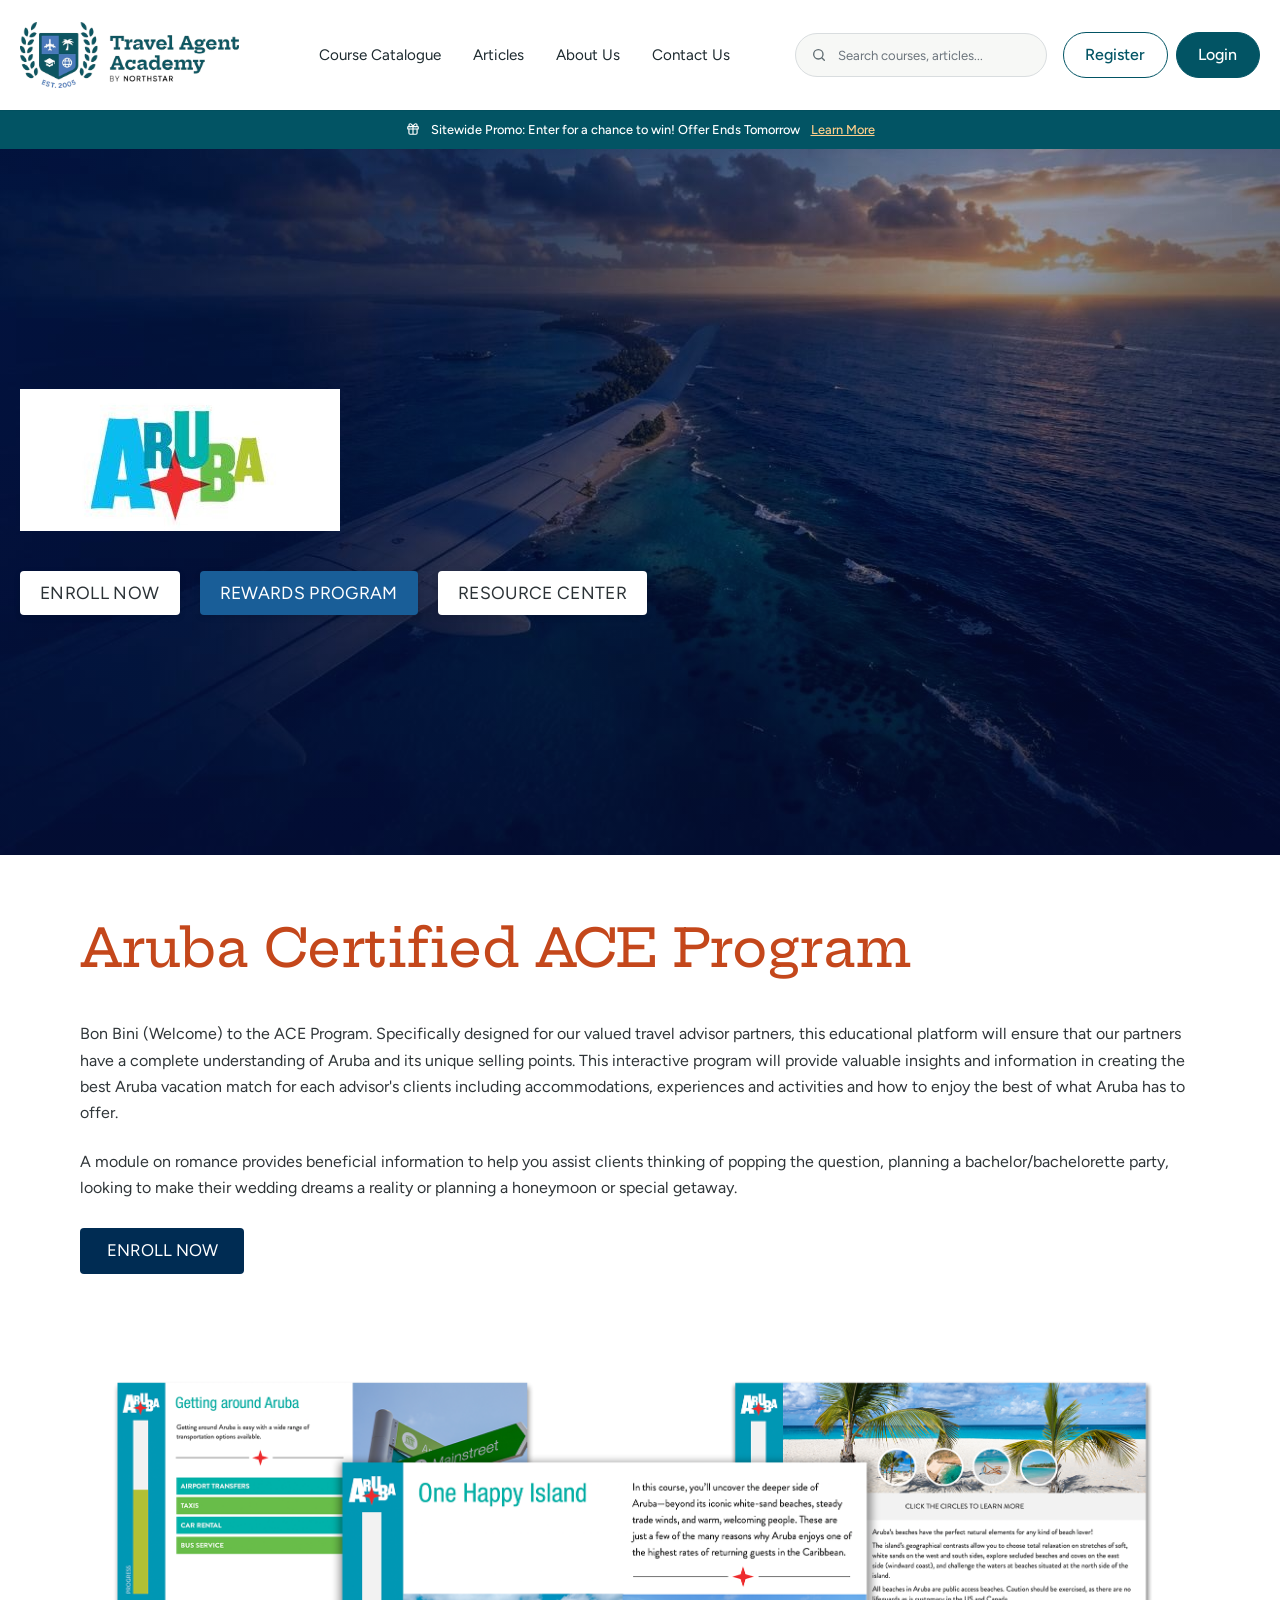
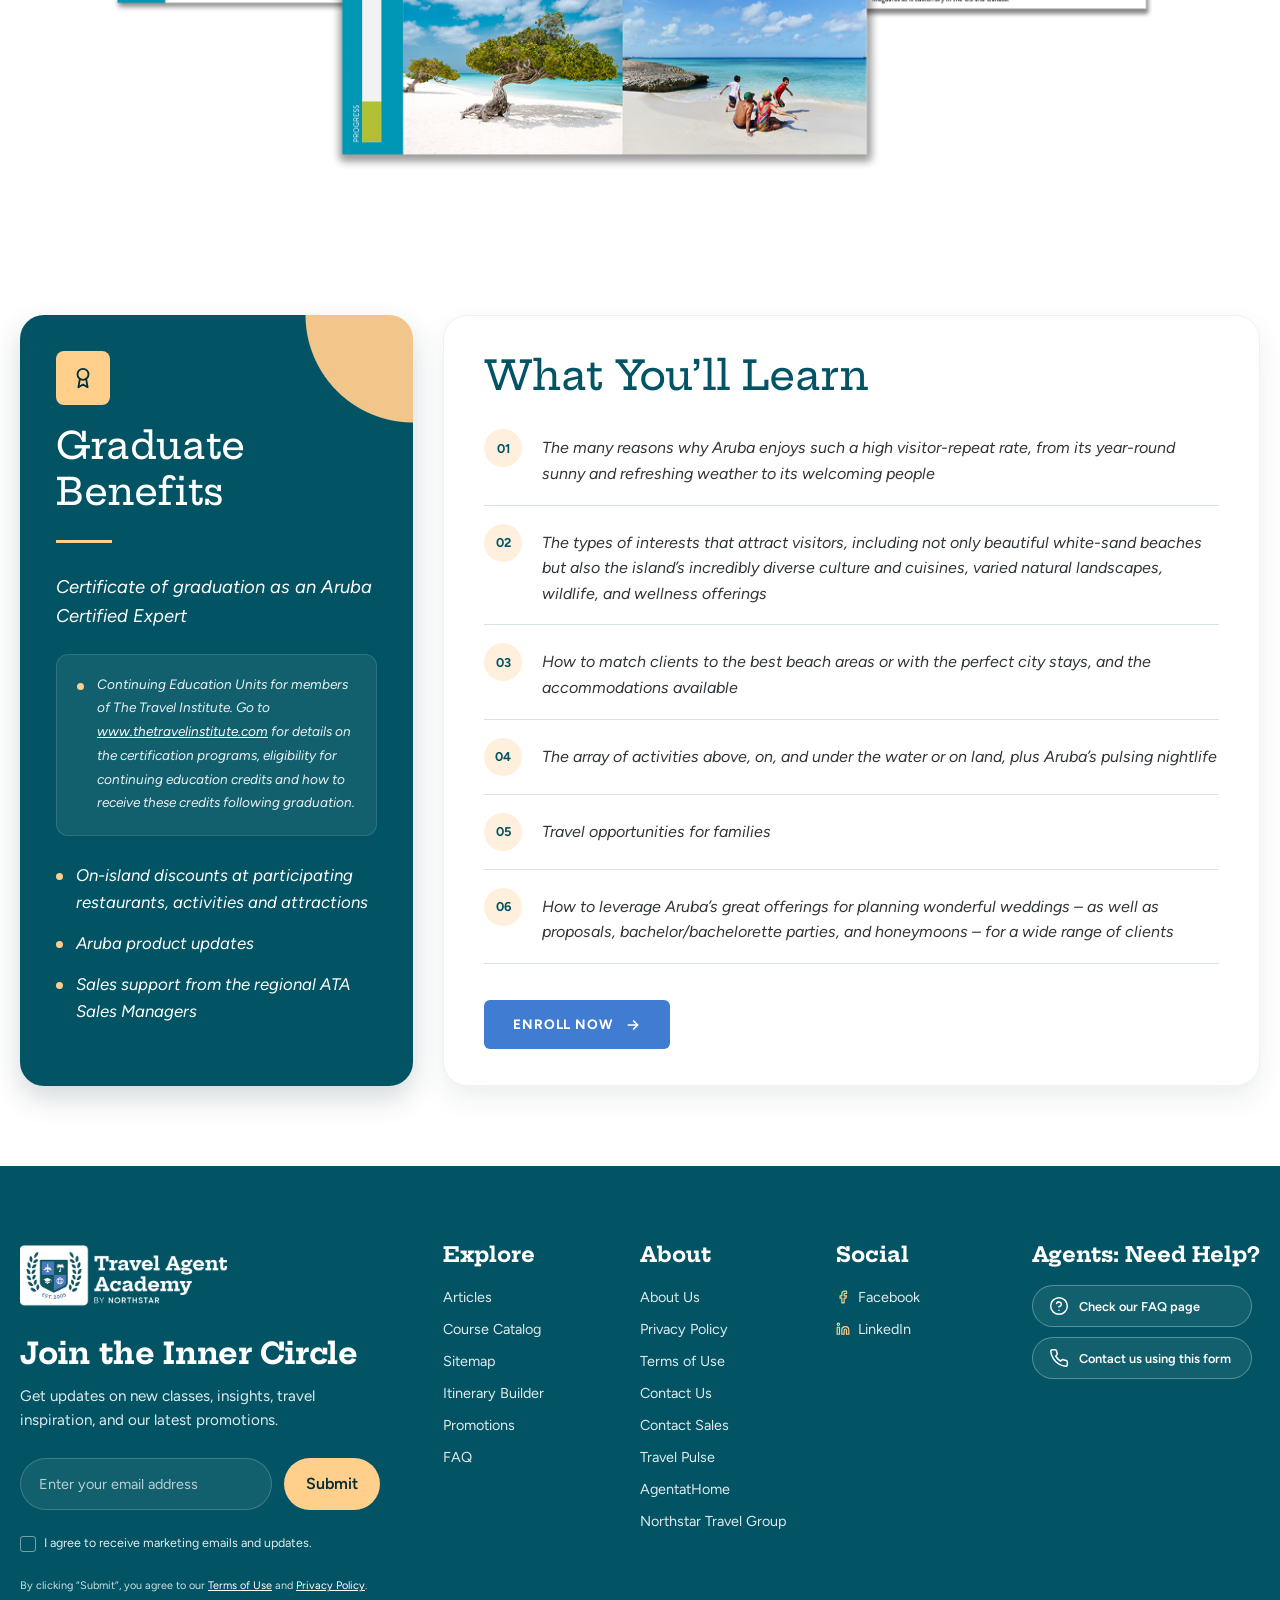
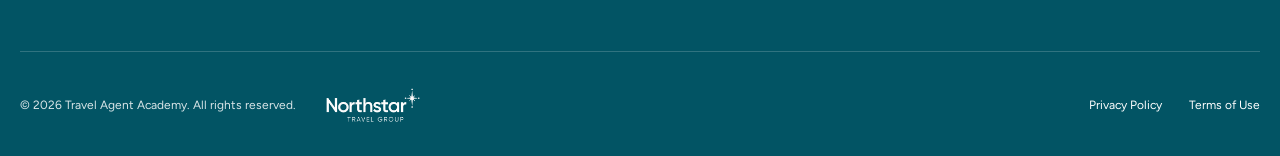
==== commit 03b08dd7: "Update website pages and styles" ====
--- a/aruba.html
+++ b/aruba.html
@@ -9,7 +9,9 @@
   <!-- Fonts -->
   <link rel="preconnect" href="https://fonts.googleapis.com">
   <link rel="preconnect" href="https://fonts.gstatic.com" crossorigin>
-  <link href="https://fonts.googleapis.com/css2?family=Figtree:wght@400;500;600;700&family=Zilla+Slab:wght@500;600;700&display=swap" rel="stylesheet">
+  <link
+    href="https://fonts.googleapis.com/css2?family=Figtree:wght@400;500;600;700&family=Hepta+Slab:wght@1..900&display=swap"
+    rel="stylesheet">
 
   <!-- Bootstrap 4.6.2 -->
   <link rel="stylesheet" href="https://cdn.jsdelivr.net/npm/bootstrap@4.6.2/dist/css/bootstrap.min.css" integrity="sha384-xOolHFLEh07PJGoPkLv1IbcEPTNtaed2xpHsD9ESMhqIYd0nLMwNLD69Npy4HI+N" crossorigin="anonymous">
--- a/css/styles.css
+++ b/css/styles.css
@@ -11,7 +11,7 @@
   --taa-light: #f7f8f6;
   --taa-border: #d9dddf;
   --font-body: "Figtree", -apple-system, BlinkMacSystemFont, "Segoe UI", Roboto, Arial, sans-serif;
-  --font-display: "Zilla Slab", Georgia, "Times New Roman", serif;
+  --font-display: "Hepta Slab", Georgia, "Times New Roman", serif;
 }
 
 html {
@@ -31,6 +31,10 @@
 
 a:hover {
   color: var(--taa-teal);
+}
+
+.top-0 {
+  top: 0 !important;
 }
 
 .font-display {
@@ -447,8 +451,16 @@
   padding: 64px 0;
 }
 
+.why-header {
+  display: flex;
+  align-items: start;
+  flex-direction: column;
+  justify-content: center;
+  height: 100%;
+}
+
 .why-title {
-  font-size: 3.1rem;
+  font-size: 2.75rem;
   line-height: 0.95;
   margin: 0 0 22px;
 }
@@ -612,6 +624,7 @@
   border: 1.5px solid var(--taa-border);
   font-size: 0.82rem;
   color: var(--taa-ink);
+  background: #F7F8F6;
 }
 
 .course-filters .form-control:focus,
@@ -637,7 +650,7 @@
 }
 
 .course-filters .custom-select {
-  background: #fff url("data:image/svg+xml,%3csvg xmlns='http://www.w3.org/2000/svg' width='10' height='8' viewBox='0 0 10 8'%3e%3cpath fill='%23222' d='M0 0h10L5 8z'/%3e%3c/svg%3e") no-repeat right 12px center / 10px 8px;
+  background: #F7F8F6 url("data:image/svg+xml,%3csvg xmlns='http://www.w3.org/2000/svg' width='10' height='8' viewBox='0 0 10 8'%3e%3cpath fill='%23222' d='M0 0h10L5 8z'/%3e%3c/svg%3e") no-repeat right 12px center / 10px 8px;
 }
 
 .clear-filters {
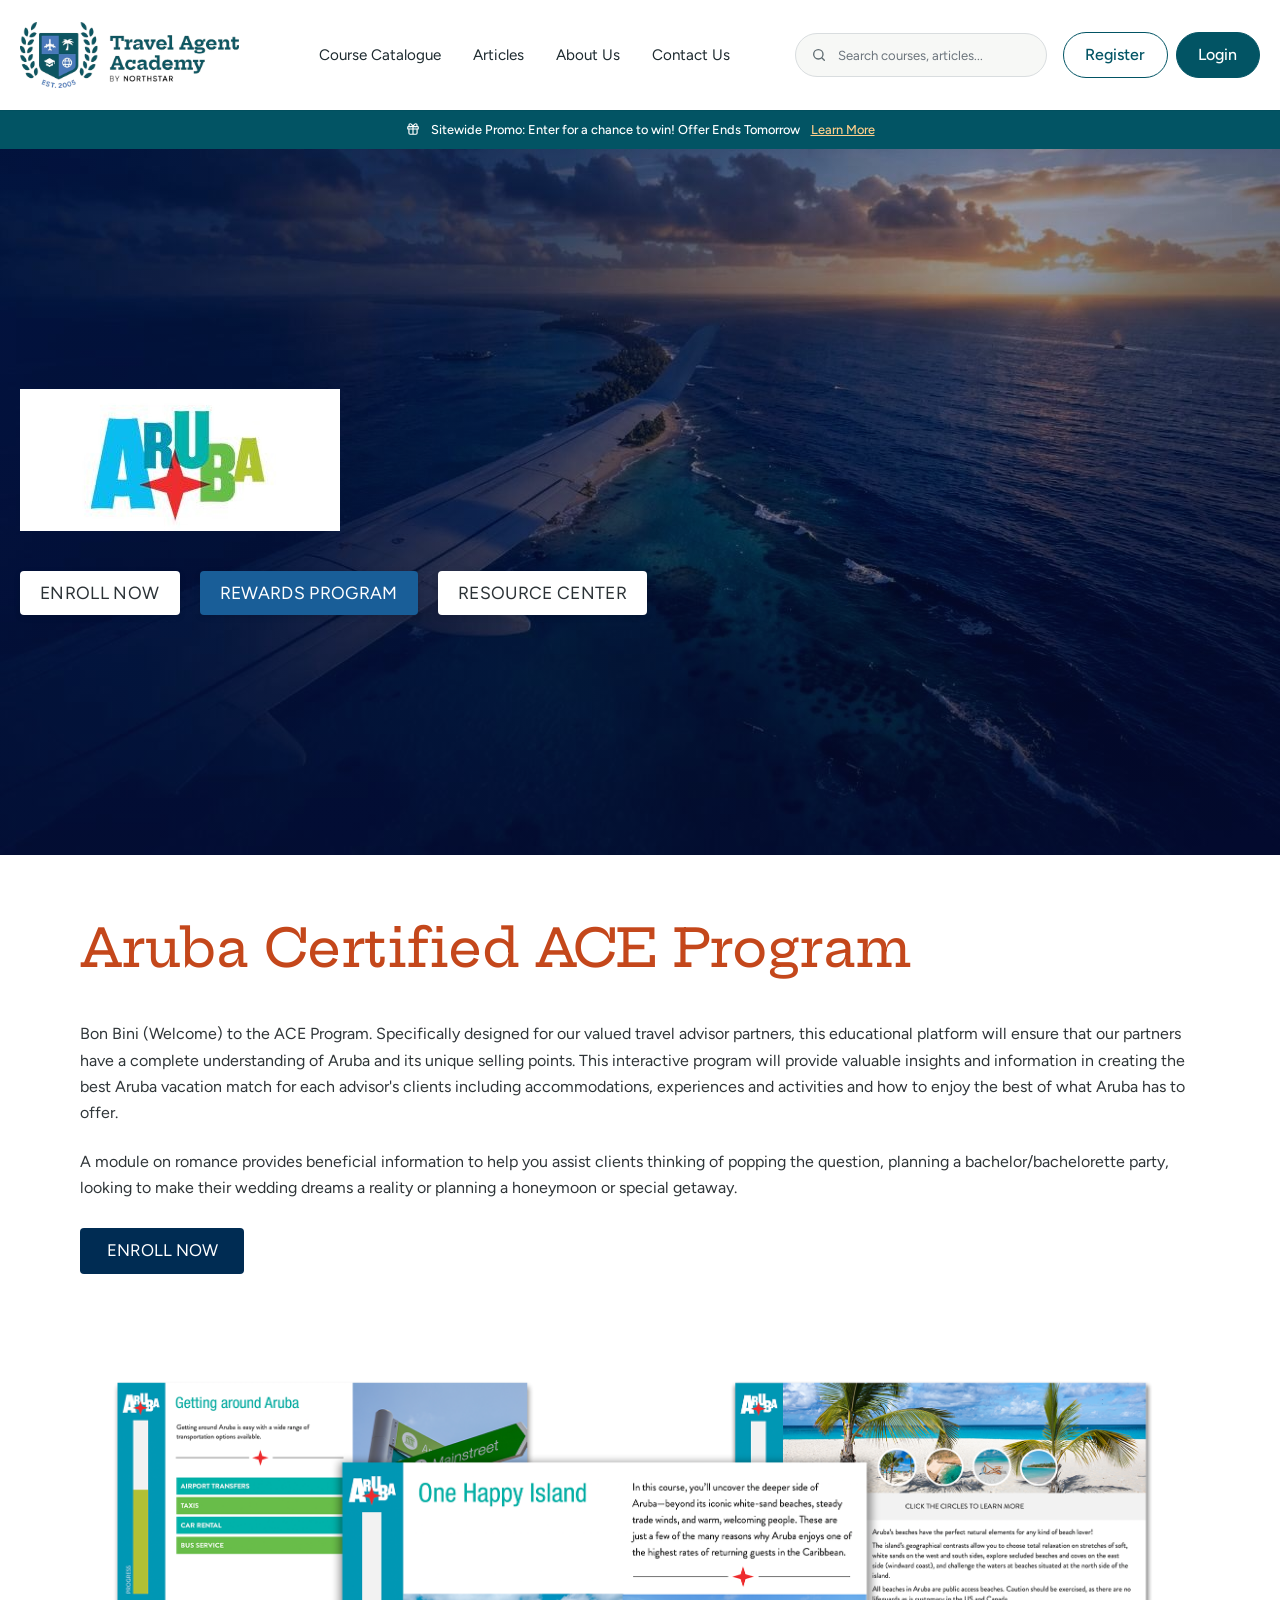
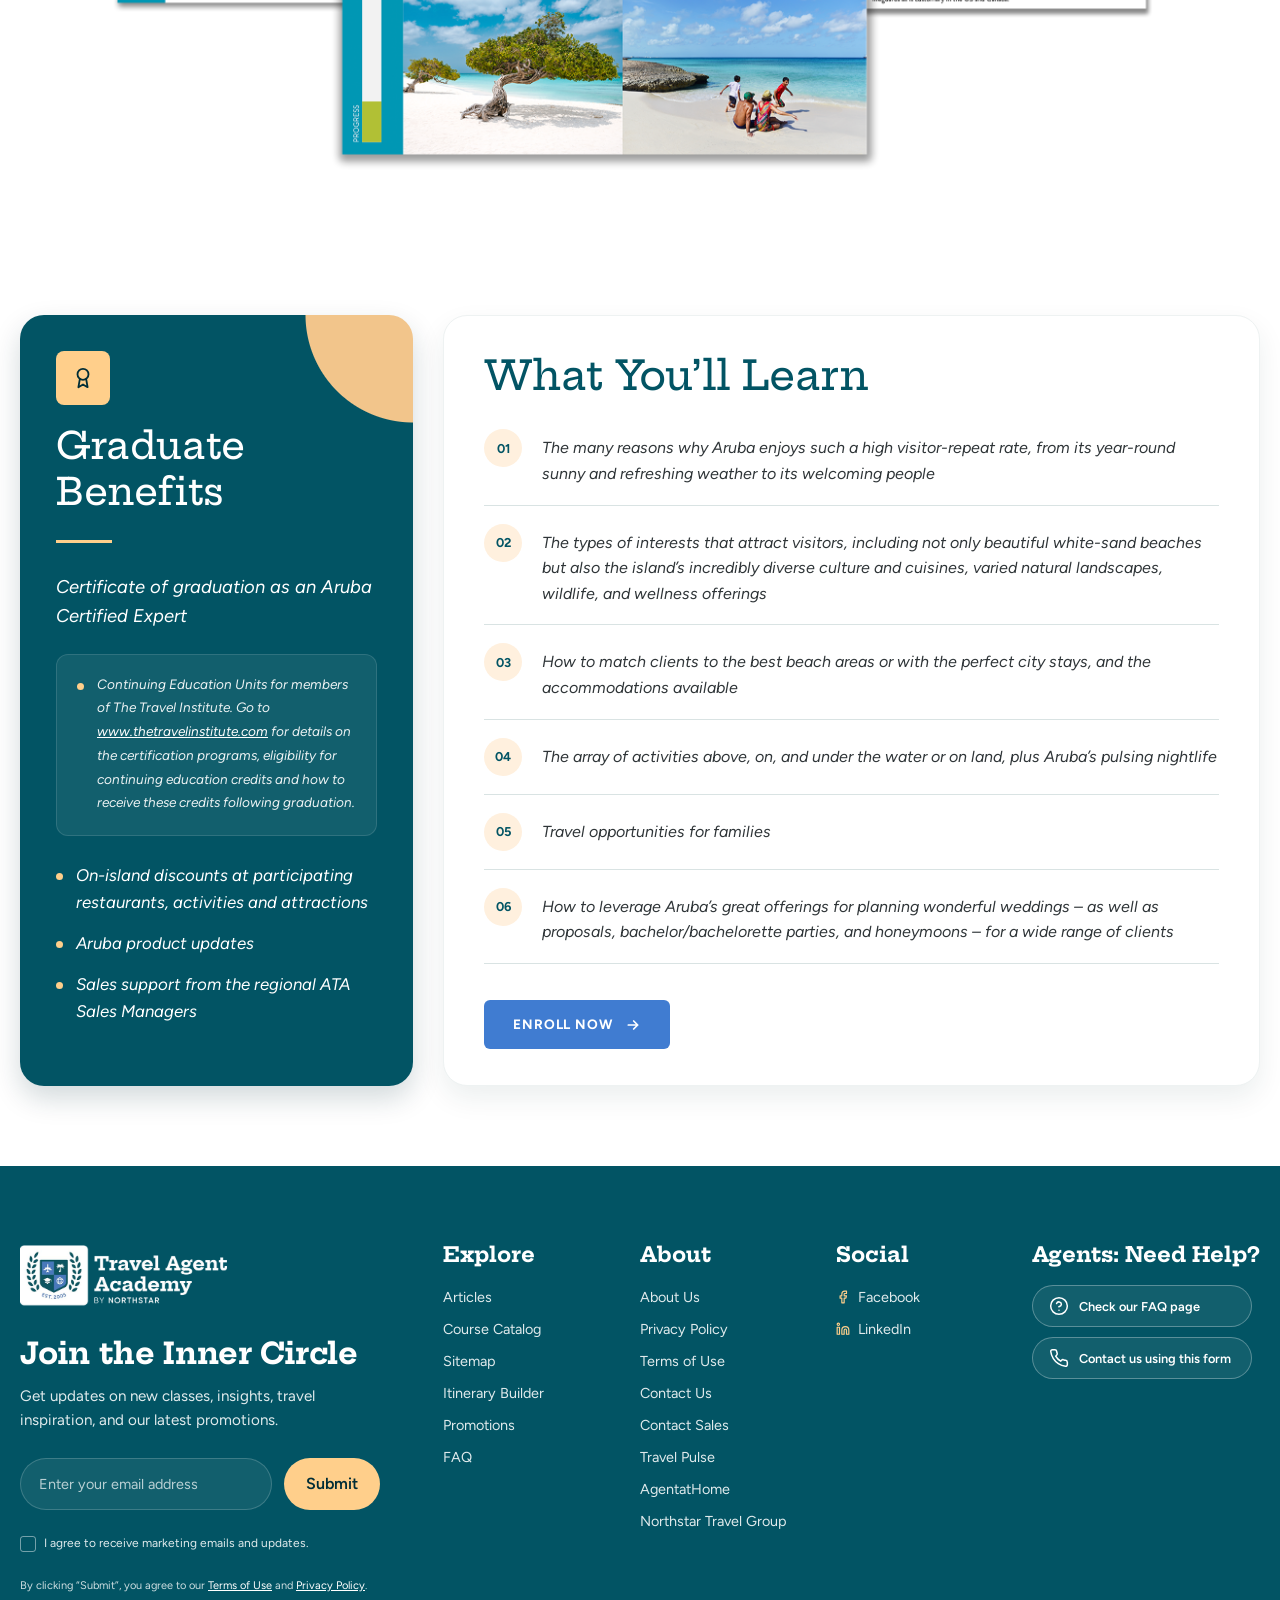
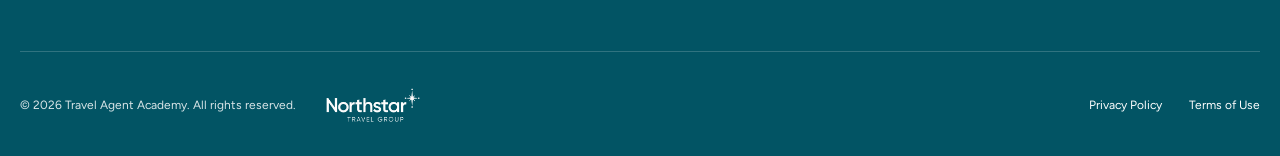
==== commit ae78275e: "Update HTML Favicon" ====
--- a/aruba.html
+++ b/aruba.html
@@ -1,11 +1,13 @@
 <!DOCTYPE html>
 <html lang="en">
+
 <head>
   <meta charset="utf-8">
   <meta name="viewport" content="width=device-width, initial-scale=1, shrink-to-fit=no">
   <title>Aruba Certified ACE Program | Travel Agent Academy</title>
-  <meta name="description" content="Become an Aruba Certified Expert with the ACE Program from Travel Agent Academy: learn Aruba's unique selling points, beaches, activities, family travel and romance.">
-
+  <meta name="description"
+    content="Become an Aruba Certified Expert with the ACE Program from Travel Agent Academy: learn Aruba's unique selling points, beaches, activities, family travel and romance.">
+  <link rel="icon" href="images/favicon.ico" type="image/png">
   <!-- Fonts -->
   <link rel="preconnect" href="https://fonts.googleapis.com">
   <link rel="preconnect" href="https://fonts.gstatic.com" crossorigin>
@@ -14,11 +16,13 @@
     rel="stylesheet">
 
   <!-- Bootstrap 4.6.2 -->
-  <link rel="stylesheet" href="https://cdn.jsdelivr.net/npm/bootstrap@4.6.2/dist/css/bootstrap.min.css" integrity="sha384-xOolHFLEh07PJGoPkLv1IbcEPTNtaed2xpHsD9ESMhqIYd0nLMwNLD69Npy4HI+N" crossorigin="anonymous">
+  <link rel="stylesheet" href="https://cdn.jsdelivr.net/npm/bootstrap@4.6.2/dist/css/bootstrap.min.css"
+    integrity="sha384-xOolHFLEh07PJGoPkLv1IbcEPTNtaed2xpHsD9ESMhqIYd0nLMwNLD69Npy4HI+N" crossorigin="anonymous">
 
   <!-- Site styles -->
   <link rel="stylesheet" href="css/styles.css">
 </head>
+
 <body>
 
   <a class="sr-only sr-only-focusable" href="#main">Skip to main content</a>
@@ -31,7 +35,8 @@
           <img src="images/logo.png" alt="Travel Agent Academy by Northstar">
         </a>
 
-        <button class="navbar-toggler" type="button" data-toggle="collapse" data-target="#mainNav" aria-controls="mainNav" aria-expanded="false" aria-label="Toggle navigation">
+        <button class="navbar-toggler" type="button" data-toggle="collapse" data-target="#mainNav"
+          aria-controls="mainNav" aria-expanded="false" aria-label="Toggle navigation">
           <span class="navbar-toggler-icon"></span>
         </button>
 
@@ -45,7 +50,11 @@
 
           <div class="header-actions d-flex align-items-center">
             <form class="header-search" role="search" action="#">
-              <svg width="16" height="16" viewBox="0 0 24 24" fill="none" stroke="currentColor" stroke-width="2" stroke-linecap="round" aria-hidden="true"><circle cx="11" cy="11" r="7"/><path d="m20 20-3.5-3.5"/></svg>
+              <svg width="16" height="16" viewBox="0 0 24 24" fill="none" stroke="currentColor" stroke-width="2"
+                stroke-linecap="round" aria-hidden="true">
+                <circle cx="11" cy="11" r="7" />
+                <path d="m20 20-3.5-3.5" />
+              </svg>
               <label for="siteSearch" class="sr-only">Search</label>
               <input id="siteSearch" class="form-control" type="search" placeholder="Search courses, articles...">
             </form>
@@ -59,7 +68,12 @@
 
   <!-- ============ PROMO BAR ============ -->
   <div class="promo-bar">
-    <svg width="14" height="14" viewBox="0 0 24 24" fill="none" stroke="currentColor" stroke-width="2" stroke-linecap="round" stroke-linejoin="round" aria-hidden="true"><rect x="3" y="8" width="18" height="4" rx="1"/><path d="M12 8v13M19 12v7a2 2 0 0 1-2 2H7a2 2 0 0 1-2-2v-7M7.5 8a2.5 2.5 0 0 1 0-5C10 3 12 8 12 8s2-5 4.5-5a2.5 2.5 0 0 1 0 5"/></svg>
+    <svg width="14" height="14" viewBox="0 0 24 24" fill="none" stroke="currentColor" stroke-width="2"
+      stroke-linecap="round" stroke-linejoin="round" aria-hidden="true">
+      <rect x="3" y="8" width="18" height="4" rx="1" />
+      <path
+        d="M12 8v13M19 12v7a2 2 0 0 1-2 2H7a2 2 0 0 1-2-2v-7M7.5 8a2.5 2.5 0 0 1 0-5C10 3 12 8 12 8s2-5 4.5-5a2.5 2.5 0 0 1 0 5" />
+    </svg>
     Sitewide Promo: Enter for a chance to win! Offer Ends Tomorrow
     <a href="#">Learn More</a>
   </div>
@@ -86,14 +100,21 @@
     <section class="course-intro">
       <div class="course-container">
         <h1 class="course-title font-display">Aruba Certified ACE Program</h1>
-        <p>Bon Bini (Welcome) to the ACE Program. Specifically designed for our valued travel advisor partners, this educational platform will ensure that our partners have a complete understanding of Aruba and its unique selling points. This interactive program will provide valuable insights and information in creating the best Aruba vacation match for each advisor's clients including accommodations, experiences and activities and how to enjoy the best of what Aruba has to offer.</p>
-        <p>A module on romance provides beneficial information to help you assist clients thinking of popping the question, planning a bachelor/bachelorette party, looking to make their wedding dreams a reality or planning a honeymoon or special getaway.</p>
+        <p>Bon Bini (Welcome) to the ACE Program. Specifically designed for our valued travel advisor partners, this
+          educational platform will ensure that our partners have a complete understanding of Aruba and its unique
+          selling points. This interactive program will provide valuable insights and information in creating the best
+          Aruba vacation match for each advisor's clients including accommodations, experiences and activities and how
+          to enjoy the best of what Aruba has to offer.</p>
+        <p>A module on romance provides beneficial information to help you assist clients thinking of popping the
+          question, planning a bachelor/bachelorette party, looking to make their wedding dreams a reality or planning a
+          honeymoon or special getaway.</p>
         <a href="#" class="btn btn-course-navy">Enroll Now</a>
 
         <!-- Course preview thumbnails (images only) -->
         <div class="row course-thumbs align-items-center">
           <div class="col-md-12">
-            <img class="img-fluid course-thumb" src="images/aruba/Aruba_CourseScreenshots_1.png" alt="Getting around Aruba" loading="lazy">
+            <img class="img-fluid course-thumb" src="images/aruba/Aruba_CourseScreenshots_1.png"
+              alt="Getting around Aruba" loading="lazy">
           </div>
         </div>
       </div>
@@ -108,14 +129,22 @@
           <div class="col-lg-4 mb-4 mb-lg-0">
             <div class="benefits-card">
               <span class="benefits-icon" aria-hidden="true">
-                <svg width="22" height="22" viewBox="0 0 24 24" fill="none" stroke="currentColor" stroke-width="2" stroke-linecap="round" stroke-linejoin="round"><circle cx="12" cy="8" r="6"/><path d="M15.5 13.5 17 22l-5-3-5 3 1.5-8.5"/></svg>
+                <svg width="22" height="22" viewBox="0 0 24 24" fill="none" stroke="currentColor" stroke-width="2"
+                  stroke-linecap="round" stroke-linejoin="round">
+                  <circle cx="12" cy="8" r="6" />
+                  <path d="M15.5 13.5 17 22l-5-3-5 3 1.5-8.5" />
+                </svg>
               </span>
               <h2 class="font-display">Graduate Benefits</h2>
               <hr class="benefits-rule">
               <p class="benefits-lead">Certificate of graduation as an Aruba Certified Expert</p>
 
               <ul class="benefits-list benefits-list-boxed">
-                <li><span>Continuing Education Units for members of The Travel Institute. Go to <a href="https://www.thetravelinstitute.com" target="_blank" rel="noopener">www.thetravelinstitute.com</a> for details on the certification programs, eligibility for continuing education credits and how to receive these credits following graduation.</span></li>
+                <li><span>Continuing Education Units for members of The Travel Institute. Go to <a
+                      href="https://www.thetravelinstitute.com" target="_blank"
+                      rel="noopener">www.thetravelinstitute.com</a> for details on the certification programs,
+                    eligibility for continuing education credits and how to receive these credits following
+                    graduation.</span></li>
               </ul>
 
               <ul class="benefits-list">
@@ -131,16 +160,37 @@
             <div class="learn-card">
               <h2 class="font-display">What You’ll Learn</h2>
               <ol class="learn-list">
-                <li><span class="learn-num">01</span><p>The many reasons why Aruba enjoys such a high visitor-repeat rate, from its year-round sunny and refreshing weather to its welcoming people</p></li>
-                <li><span class="learn-num">02</span><p>The types of interests that attract visitors, including not only beautiful white-sand beaches but also the island’s incredibly diverse culture and cuisines, varied natural landscapes, wildlife, and wellness offerings</p></li>
-                <li><span class="learn-num">03</span><p>How to match clients to the best beach areas or with the perfect city stays, and the accommodations available</p></li>
-                <li><span class="learn-num">04</span><p>The array of activities above, on, and under the water or on land, plus Aruba’s pulsing nightlife</p></li>
-                <li><span class="learn-num">05</span><p>Travel opportunities for families</p></li>
-                <li><span class="learn-num">06</span><p>How to leverage Aruba’s great offerings for planning wonderful weddings – as well as proposals, bachelor/bachelorette parties, and honeymoons – for a wide range of clients</p></li>
+                <li><span class="learn-num">01</span>
+                  <p>The many reasons why Aruba enjoys such a high visitor-repeat rate, from its year-round sunny and
+                    refreshing weather to its welcoming people</p>
+                </li>
+                <li><span class="learn-num">02</span>
+                  <p>The types of interests that attract visitors, including not only beautiful white-sand beaches but
+                    also the island’s incredibly diverse culture and cuisines, varied natural landscapes, wildlife, and
+                    wellness offerings</p>
+                </li>
+                <li><span class="learn-num">03</span>
+                  <p>How to match clients to the best beach areas or with the perfect city stays, and the accommodations
+                    available</p>
+                </li>
+                <li><span class="learn-num">04</span>
+                  <p>The array of activities above, on, and under the water or on land, plus Aruba’s pulsing nightlife
+                  </p>
+                </li>
+                <li><span class="learn-num">05</span>
+                  <p>Travel opportunities for families</p>
+                </li>
+                <li><span class="learn-num">06</span>
+                  <p>How to leverage Aruba’s great offerings for planning wonderful weddings – as well as proposals,
+                    bachelor/bachelorette parties, and honeymoons – for a wide range of clients</p>
+                </li>
               </ol>
               <a href="#" class="btn btn-course-blue">
                 Enroll Now
-                <svg width="16" height="16" viewBox="0 0 24 24" fill="none" stroke="currentColor" stroke-width="2.6" stroke-linecap="round" stroke-linejoin="round" aria-hidden="true"><path d="M5 12h14M13 6l6 6-6 6"/></svg>
+                <svg width="16" height="16" viewBox="0 0 24 24" fill="none" stroke="currentColor" stroke-width="2.6"
+                  stroke-linecap="round" stroke-linejoin="round" aria-hidden="true">
+                  <path d="M5 12h14M13 6l6 6-6 6" />
+                </svg>
               </a>
             </div>
           </div>
@@ -158,19 +208,23 @@
         <div class="col-lg-4 pr-lg-5">
           <img class="footer-logo" src="images/logo-footer.png" alt="Travel Agent Academy by Northstar">
           <h2 class="font-display">Join the Inner Circle</h2>
-          <p class="footer-lead">Get updates on new classes, insights, travel inspiration, and our latest promotions.</p>
+          <p class="footer-lead">Get updates on new classes, insights, travel inspiration, and our latest promotions.
+          </p>
 
           <form class="newsletter-form" action="#" onsubmit="return false;">
             <div class="d-flex">
               <label for="newsletterEmail" class="sr-only">Email address</label>
-              <input id="newsletterEmail" type="email" class="form-control" placeholder="Enter your email address" required>
+              <input id="newsletterEmail" type="email" class="form-control" placeholder="Enter your email address"
+                required>
               <button type="submit" class="btn btn-pill btn-peach">Submit</button>
             </div>
             <div class="custom-control custom-checkbox">
               <input type="checkbox" class="custom-control-input" id="marketingConsent">
-              <label class="custom-control-label" for="marketingConsent">I agree to receive marketing emails and updates.</label>
+              <label class="custom-control-label" for="marketingConsent">I agree to receive marketing emails and
+                updates.</label>
             </div>
-            <p class="legal-note">By clicking “Submit”, you agree to our <a href="#">Terms of Use</a> and <a href="#">Privacy Policy</a>.</p>
+            <p class="legal-note">By clicking “Submit”, you agree to our <a href="#">Terms of Use</a> and <a
+                href="#">Privacy Policy</a>.</p>
           </form>
         </div>
 
@@ -203,19 +257,34 @@
         <div class="col-6 col-md-3 col-lg footer-col">
           <h3>Social</h3>
           <ul class="footer-links">
-            <li><a href="#"><svg width="14" height="14" viewBox="0 0 24 24" fill="none" stroke="currentColor" stroke-width="2" stroke-linecap="round" stroke-linejoin="round" aria-hidden="true"><path d="M18 2h-3a5 5 0 0 0-5 5v3H7v4h3v8h4v-8h3l1-4h-4V7a1 1 0 0 1 1-1h3z"/></svg>Facebook</a></li>
-            <li><a href="#"><svg width="14" height="14" viewBox="0 0 24 24" fill="none" stroke="currentColor" stroke-width="2" stroke-linecap="round" stroke-linejoin="round" aria-hidden="true"><path d="M16 8a6 6 0 0 1 6 6v7h-4v-7a2 2 0 0 0-4 0v7h-4v-7a6 6 0 0 1 6-6zM2 9h4v12H2z"/><circle cx="4" cy="4" r="2"/></svg>LinkedIn</a></li>
+            <li><a href="#"><svg width="14" height="14" viewBox="0 0 24 24" fill="none" stroke="currentColor"
+                  stroke-width="2" stroke-linecap="round" stroke-linejoin="round" aria-hidden="true">
+                  <path d="M18 2h-3a5 5 0 0 0-5 5v3H7v4h3v8h4v-8h3l1-4h-4V7a1 1 0 0 1 1-1h3z" />
+                </svg>Facebook</a></li>
+            <li><a href="#"><svg width="14" height="14" viewBox="0 0 24 24" fill="none" stroke="currentColor"
+                  stroke-width="2" stroke-linecap="round" stroke-linejoin="round" aria-hidden="true">
+                  <path d="M16 8a6 6 0 0 1 6 6v7h-4v-7a2 2 0 0 0-4 0v7h-4v-7a6 6 0 0 1 6-6zM2 9h4v12H2z" />
+                  <circle cx="4" cy="4" r="2" />
+                </svg>LinkedIn</a></li>
           </ul>
         </div>
 
         <div class="col-12 col-md-3 col-lg-auto footer-col">
           <h3>Agents: Need&nbsp;Help?</h3>
           <a href="#" class="help-btn">
-            <svg width="20" height="20" viewBox="0 0 24 24" fill="none" stroke="currentColor" stroke-width="1.8" stroke-linecap="round" stroke-linejoin="round" aria-hidden="true"><circle cx="12" cy="12" r="10"/><path d="M9.1 9a3 3 0 0 1 5.8 1c0 2-3 3-3 3M12 17h.01"/></svg>
+            <svg width="20" height="20" viewBox="0 0 24 24" fill="none" stroke="currentColor" stroke-width="1.8"
+              stroke-linecap="round" stroke-linejoin="round" aria-hidden="true">
+              <circle cx="12" cy="12" r="10" />
+              <path d="M9.1 9a3 3 0 0 1 5.8 1c0 2-3 3-3 3M12 17h.01" />
+            </svg>
             Check our FAQ page
           </a>
           <a href="#" class="help-btn">
-            <svg width="20" height="20" viewBox="0 0 24 24" fill="none" stroke="currentColor" stroke-width="1.8" stroke-linecap="round" stroke-linejoin="round" aria-hidden="true"><path d="M22 16.9v3a2 2 0 0 1-2.2 2 19.8 19.8 0 0 1-8.6-3.1 19.5 19.5 0 0 1-6-6A19.8 19.8 0 0 1 2.1 4.2 2 2 0 0 1 4.1 2h3a2 2 0 0 1 2 1.7c.1.9.4 1.8.7 2.7a2 2 0 0 1-.5 2.1L8 9.8a16 16 0 0 0 6 6l1.3-1.3a2 2 0 0 1 2.1-.4c.9.3 1.8.6 2.7.7a2 2 0 0 1 1.7 2z"/></svg>
+            <svg width="20" height="20" viewBox="0 0 24 24" fill="none" stroke="currentColor" stroke-width="1.8"
+              stroke-linecap="round" stroke-linejoin="round" aria-hidden="true">
+              <path
+                d="M22 16.9v3a2 2 0 0 1-2.2 2 19.8 19.8 0 0 1-8.6-3.1 19.5 19.5 0 0 1-6-6A19.8 19.8 0 0 1 2.1 4.2 2 2 0 0 1 4.1 2h3a2 2 0 0 1 2 1.7c.1.9.4 1.8.7 2.7a2 2 0 0 1-.5 2.1L8 9.8a16 16 0 0 0 6 6l1.3-1.3a2 2 0 0 1 2.1-.4c.9.3 1.8.6 2.7.7a2 2 0 0 1 1.7 2z" />
+            </svg>
             Contact us using this form
           </a>
         </div>
@@ -234,8 +303,13 @@
     </div>
   </footer>
 
-  
-  <script src="https://cdn.jsdelivr.net/npm/jquery@3.5.1/dist/jquery.min.js" integrity="sha384-ZvpUoO/+PpLXR1lu4jmpXWu80pZlYUAfxl5NsBMWOEPSjUn/6Z/hRTt8+pR6L4N2" crossorigin="anonymous"></script>
-  <script src="https://cdn.jsdelivr.net/npm/bootstrap@4.6.2/dist/js/bootstrap.bundle.min.js" integrity="sha384-Fy6S3B9q64WdZWQUiU+q4/2Lc9npb8tCaSX9FK7E8HnRr0Jz8D6OP9dO5Vg3Q9ct" crossorigin="anonymous"></script>
+
+  <script src="https://cdn.jsdelivr.net/npm/jquery@3.5.1/dist/jquery.min.js"
+    integrity="sha384-ZvpUoO/+PpLXR1lu4jmpXWu80pZlYUAfxl5NsBMWOEPSjUn/6Z/hRTt8+pR6L4N2"
+    crossorigin="anonymous"></script>
+  <script src="https://cdn.jsdelivr.net/npm/bootstrap@4.6.2/dist/js/bootstrap.bundle.min.js"
+    integrity="sha384-Fy6S3B9q64WdZWQUiU+q4/2Lc9npb8tCaSX9FK7E8HnRr0Jz8D6OP9dO5Vg3Q9ct"
+    crossorigin="anonymous"></script>
 </body>
-</html>
+
+</html>
--- a/css/styles.css
+++ b/css/styles.css
@@ -496,7 +496,7 @@
   display: flex;
   align-items: center;
   font-family: var(--font-body);
-  font-size: 0.85rem;
+  font-size: 0.875rem;
   font-weight: 700;
   letter-spacing: 0.12em;
   text-transform: uppercase;
@@ -517,7 +517,7 @@
 
 .why-item p {
   color: rgba(255, 255, 255, 0.82);
-  font-size: 1.08rem;
+  font-size: 1.125rem;;
   line-height: 1.7;
   margin: 0;
   max-width: 420px;
@@ -565,19 +565,19 @@
 
 .featured-eyebrow {
   color: var(--taa-peach);
-  font-size: 0.95rem;
+  font-size: 1rem;
   text-transform: uppercase;
   margin-bottom: 6px;
 }
 
 .featured-card h3 {
-  font-size: 2.35rem;
+  font-size: 2.125rem;
   margin-bottom: 12px;
 }
 
 .featured-card p {
-  font-size: 1.08rem;
-  line-height: 1.4;
+  font-size: 1.125rem;
+  line-height: 1.5;
   max-width: 540px;
   margin-bottom: 18px;
 }
@@ -858,7 +858,7 @@
 .testimonials-section .section-title {
   color: var(--taa-blue);
   font-weight: 500;
-  font-size: 2.8rem;
+  font-size: 2.5rem;
   margin-bottom: 22px;
 }
 
@@ -1044,13 +1044,13 @@
 }
 
 .sponsors-section h2 {
-  font-size: 3rem;
+  font-size: 2.625rem;
   line-height: 1;
   margin-bottom: 36px;
 }
 
 .sponsors-section p {
-  font-size: 1.1rem;
+  font-size: 1.125rem;
   line-height: 1.7;
   color: rgba(255, 255, 255, 0.85);
   max-width: 520px;
@@ -1135,7 +1135,7 @@
 }
 
 .newsletter-form .custom-control-label {
-  font-size: 0.78rem;
+  font-size: 0.75rem;
   color: rgba(255, 255, 255, 0.88);
   padding-top: 2px;
 }
@@ -1152,7 +1152,7 @@
 }
 
 .legal-note {
-  font-size: 0.68rem;
+  font-size: 11px;
   color: rgba(255, 255, 255, 0.8);
   margin-top: 22px;
 }
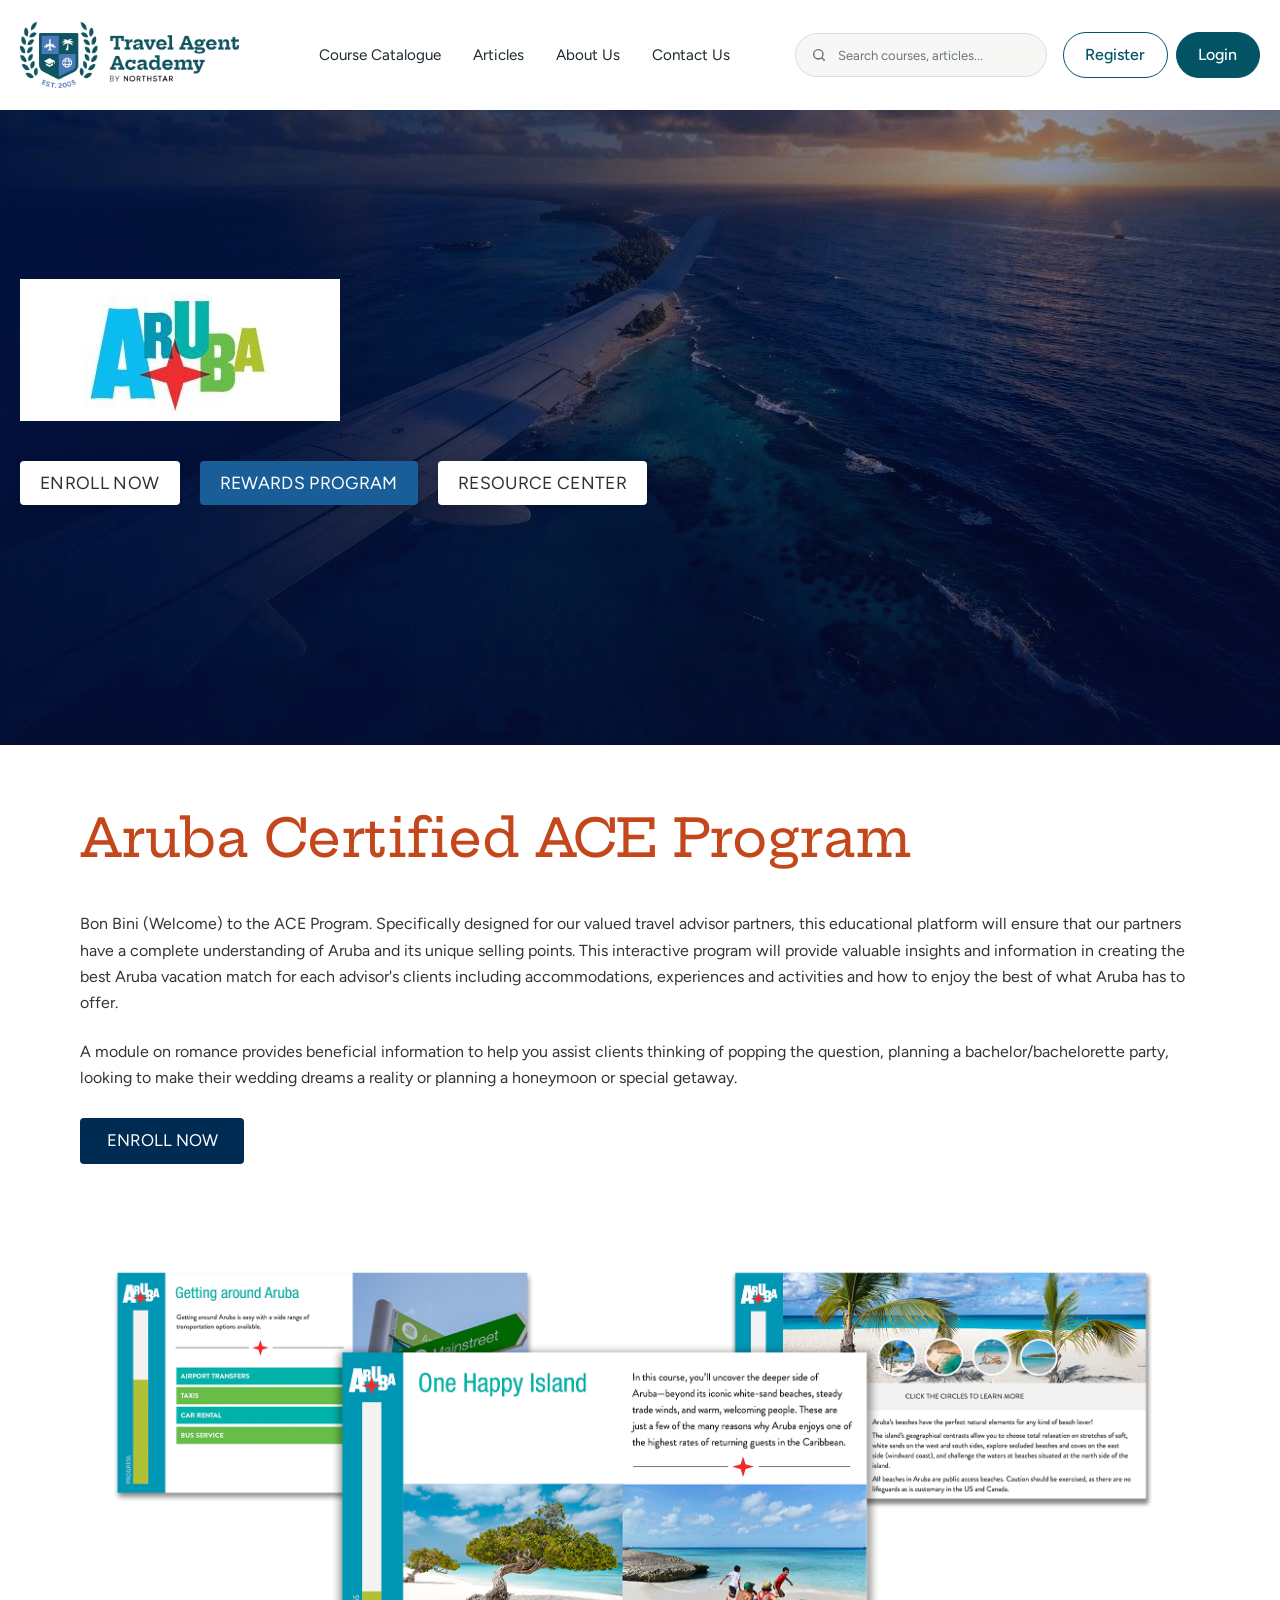
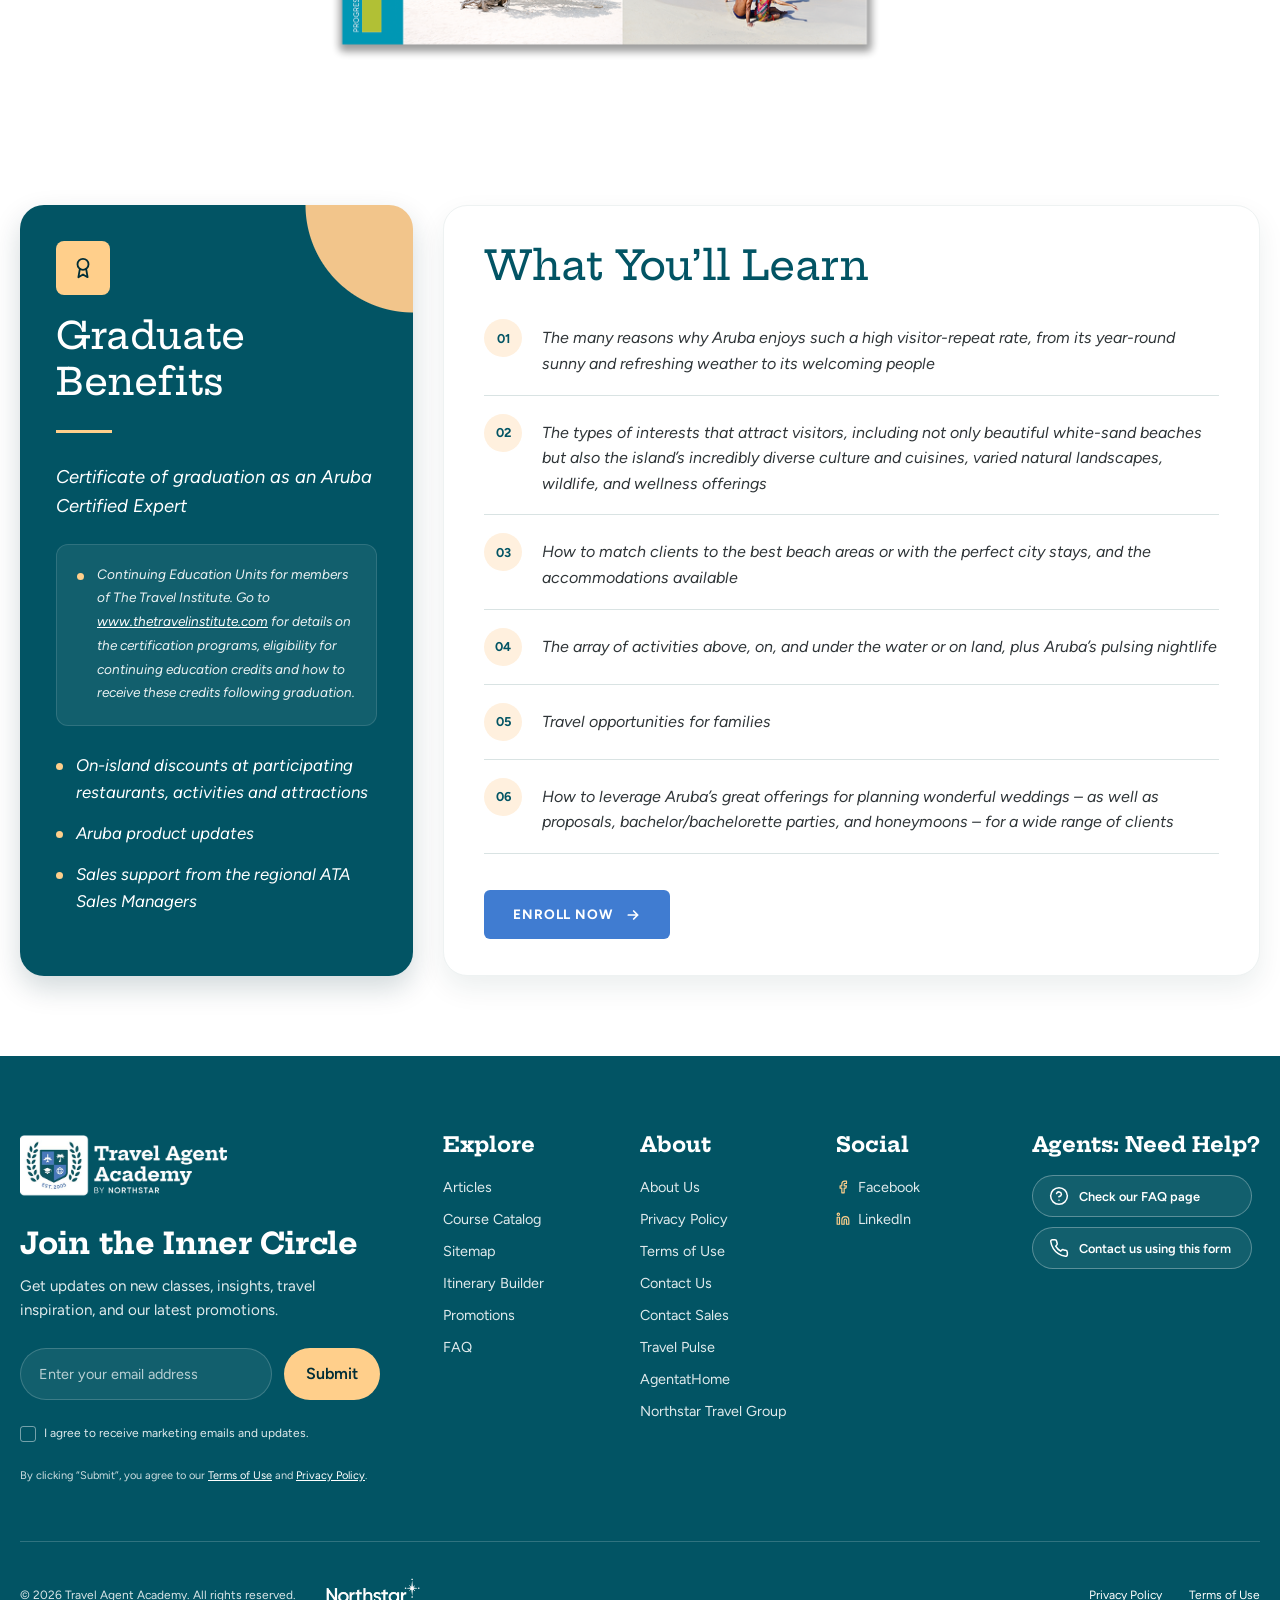
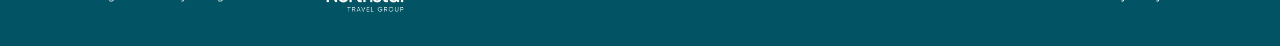
==== commit d0ad682c: "Update TAA responsive layout and styles" ====
--- a/aruba.html
+++ b/aruba.html
@@ -26,58 +26,58 @@
 <body>
 
   <a class="sr-only sr-only-focusable" href="#main">Skip to main content</a>
-
-  <!-- ============ HEADER ============ -->
-  <header class="site-header">
-    <div class="container-wide">
-      <nav class="navbar navbar-expand-lg navbar-light px-0">
-        <a class="navbar-brand py-0" href="index.html">
-          <img src="images/logo.png" alt="Travel Agent Academy by Northstar">
-        </a>
-
-        <button class="navbar-toggler" type="button" data-toggle="collapse" data-target="#mainNav"
-          aria-controls="mainNav" aria-expanded="false" aria-label="Toggle navigation">
-          <span class="navbar-toggler-icon"></span>
-        </button>
-
-        <div class="collapse navbar-collapse" id="mainNav">
-          <ul class="navbar-nav mx-lg-auto">
-            <li class="nav-item"><a class="nav-link" href="course-catalog.html">Course Catalogue</a></li>
-            <li class="nav-item"><a class="nav-link" href="#">Articles</a></li>
-            <li class="nav-item"><a class="nav-link" href="#">About Us</a></li>
-            <li class="nav-item"><a class="nav-link" href="#">Contact Us</a></li>
-          </ul>
-
-          <div class="header-actions d-flex align-items-center">
-            <form class="header-search" role="search" action="#">
-              <svg width="16" height="16" viewBox="0 0 24 24" fill="none" stroke="currentColor" stroke-width="2"
-                stroke-linecap="round" aria-hidden="true">
-                <circle cx="11" cy="11" r="7" />
-                <path d="m20 20-3.5-3.5" />
-              </svg>
-              <label for="siteSearch" class="sr-only">Search</label>
-              <input id="siteSearch" class="form-control" type="search" placeholder="Search courses, articles...">
-            </form>
-            <a href="register.html" class="btn btn-pill btn-taa-outline ml-3">Register</a>
-            <a href="#" class="btn btn-pill btn-taa-solid ml-2">Login</a>
+  <div class="site-wrapper">
+    <!-- ============ HEADER ============ -->
+    <header class="site-header">
+      <div class="container-wide">
+        <nav class="navbar navbar-expand-lg navbar-light px-0">
+          <a class="navbar-brand py-0" href="index.html">
+            <img src="images/logo.png" alt="Travel Agent Academy by Northstar">
+          </a>
+
+          <button class="navbar-toggler" type="button" data-toggle="collapse" data-target="#mainNav"
+            aria-controls="mainNav" aria-expanded="false" aria-label="Toggle navigation">
+            <span class="navbar-toggler-icon"></span>
+          </button>
+
+          <div class="collapse navbar-collapse" id="mainNav">
+            <ul class="navbar-nav mx-lg-auto">
+              <li class="nav-item"><a class="nav-link" href="course-catalog.html">Course Catalogue</a></li>
+              <li class="nav-item"><a class="nav-link" href="#">Articles</a></li>
+              <li class="nav-item"><a class="nav-link" href="#">About Us</a></li>
+              <li class="nav-item"><a class="nav-link" href="#">Contact Us</a></li>
+            </ul>
+
+            <div class="header-actions d-flex align-items-center">
+              <form class="header-search" role="search" action="#">
+                <svg width="16" height="16" viewBox="0 0 24 24" fill="none" stroke="currentColor" stroke-width="2"
+                  stroke-linecap="round" aria-hidden="true">
+                  <circle cx="11" cy="11" r="7" />
+                  <path d="m20 20-3.5-3.5" />
+                </svg>
+                <label for="siteSearch" class="sr-only">Search</label>
+                <input id="siteSearch" class="form-control" type="search" placeholder="Search courses, articles...">
+              </form>
+              <a href="register.html" class="btn btn-pill btn-taa-outline ml-3">Register</a>
+              <a href="#" class="btn btn-pill btn-taa-solid ml-2">Login</a>
+            </div>
           </div>
-        </div>
-      </nav>
+        </nav>
+      </div>
+    </header>
+
+    <!-- ============ PROMO BAR ============ -->
+    <div class="promo-bar">
+      <svg width="14" height="14" viewBox="0 0 24 24" fill="none" stroke="currentColor" stroke-width="2"
+        stroke-linecap="round" stroke-linejoin="round" aria-hidden="true">
+        <rect x="3" y="8" width="18" height="4" rx="1" />
+        <path
+          d="M12 8v13M19 12v7a2 2 0 0 1-2 2H7a2 2 0 0 1-2-2v-7M7.5 8a2.5 2.5 0 0 1 0-5C10 3 12 8 12 8s2-5 4.5-5a2.5 2.5 0 0 1 0 5" />
+      </svg>
+      Sitewide Promo: Enter for a chance to win! Offer Ends Tomorrow
+      <a href="#">Learn More</a>
     </div>
-  </header>
-
-  <!-- ============ PROMO BAR ============ -->
-  <div class="promo-bar">
-    <svg width="14" height="14" viewBox="0 0 24 24" fill="none" stroke="currentColor" stroke-width="2"
-      stroke-linecap="round" stroke-linejoin="round" aria-hidden="true">
-      <rect x="3" y="8" width="18" height="4" rx="1" />
-      <path
-        d="M12 8v13M19 12v7a2 2 0 0 1-2 2H7a2 2 0 0 1-2-2v-7M7.5 8a2.5 2.5 0 0 1 0-5C10 3 12 8 12 8s2-5 4.5-5a2.5 2.5 0 0 1 0 5" />
-    </svg>
-    Sitewide Promo: Enter for a chance to win! Offer Ends Tomorrow
-    <a href="#">Learn More</a>
   </div>
-
   <main id="main">
     <!-- ======================================================
          ARUBA COURSE PAGE CONTENT
--- a/css/styles.css
+++ b/css/styles.css
@@ -108,20 +108,41 @@
 
 /* ---------- Header ---------- */
 .site-header {
+  position: fixed;
+  top: 0;
+  left: 0;
+  right: 0;
+  width: 100%;
   background: #fff;
-  position: sticky;
-  top: 0;
-  z-index: 1030;
+  z-index: 1050;
   box-shadow: 0 1px 0 rgba(0, 0, 0, 0.05);
+  transition: box-shadow 0.2s ease;
+}
+
+.site-header.is-scrolled {
+  box-shadow: 0 4px 18px rgba(0, 0, 0, 0.12);
+}
+
+/* The promo bar is pushed below the fixed header by the layout script. */
+.promo-bar {
+  margin-top: var(--site-header-height, 0px);
 }
 
 .site-header .navbar {
   padding: 22px 0;
+  scale: 1;
+  transition: padding 0.35s ease, scale 0.35s ease;
+  transform-origin: center;
 }
 
 .site-header .navbar-brand img {
   height: 66px;
   width: auto;
+}
+
+.site-header.is-scrolled .navbar {
+  padding: 10px 0;
+  scale: 0.95;
 }
 
 .site-header .nav-item {
@@ -211,11 +232,25 @@
 }
 
 /* ---------- Hero ---------- */
+.hero-carousel {
+  height: var(--hero-carousel-height, 600px);
+  overflow: hidden;
+}
+
+.hero-carousel .carousel-inner,
 .hero-carousel .carousel-item {
-  height: 750px;
+  height: 100%;
+}
+
+.hero-carousel .carousel-item {
   background-size: cover;
   background-position: center;
   position: relative;
+  width: 100%;
+  aspect-ratio: 16 / 9;
+  height: auto;
+  min-height: 0;
+  overflow: hidden;
 }
 
 .hero-carousel .carousel-item::after {
@@ -246,10 +281,12 @@
 .hero-video {
   position: absolute;
   inset: 0;
+  display: block;
   width: 100%;
   height: 100%;
+  max-width: none;
   object-fit: cover;
-  display: block;
+  object-position: center;
 }
 
 .hero-slide-video.video-failed .hero-video {
@@ -444,6 +481,23 @@
   box-shadow: inset 0 0 0 2px #fff;
 }
 
+
+/* Fixed-header + viewport-height hero layout */
+html,
+body {
+  min-height: 100%;
+}
+
+.hero-carousel .carousel-item>* {
+  max-height: 100%;
+}
+
+@media (max-width: 991.98px) {
+  .site-header .navbar {
+    min-height: 0;
+  }
+}
+
 /* ---------- Why TAA ---------- */
 .why-section {
   background: var(--taa-teal);
@@ -517,7 +571,8 @@
 
 .why-item p {
   color: rgba(255, 255, 255, 0.82);
-  font-size: 1.125rem;;
+  font-size: 1.125rem;
+  ;
   line-height: 1.7;
   margin: 0;
   max-width: 420px;
@@ -1247,10 +1302,6 @@
   .why-title {
     font-size: 2.6rem;
   }
-
-  .hero-carousel .carousel-item {
-    height: 530px;
-  }
 }
 
 @media (max-width: 991.98px) {
@@ -1278,10 +1329,6 @@
 
   .header-actions .btn {
     margin: 0 0 8px !important;
-  }
-
-  .hero-carousel .carousel-item {
-    height: 460px;
   }
 
   .why-title {
@@ -1344,10 +1391,6 @@
     border-bottom: 0;
   }
 
-  .hero-carousel .carousel-item {
-    height: 360px;
-  }
-
   .section-title {
     font-size: 2.1rem;
   }
@@ -1380,12 +1423,6 @@
 
   .footer-bottom a {
     margin: 0 10px;
-  }
-}
-
-@media (max-width: 576px) {
-  .hero-carousel .carousel-item {
-    height: 220px;
   }
 }
 
@@ -1393,12 +1430,6 @@
   .site-header .navbar {
     flex-direction: column;
     gap: 25px;
-  }
-}
-
-@media (min-width: 1500px) {
-  .hero-carousel .carousel-item {
-    height: 100vh;
   }
 }
 
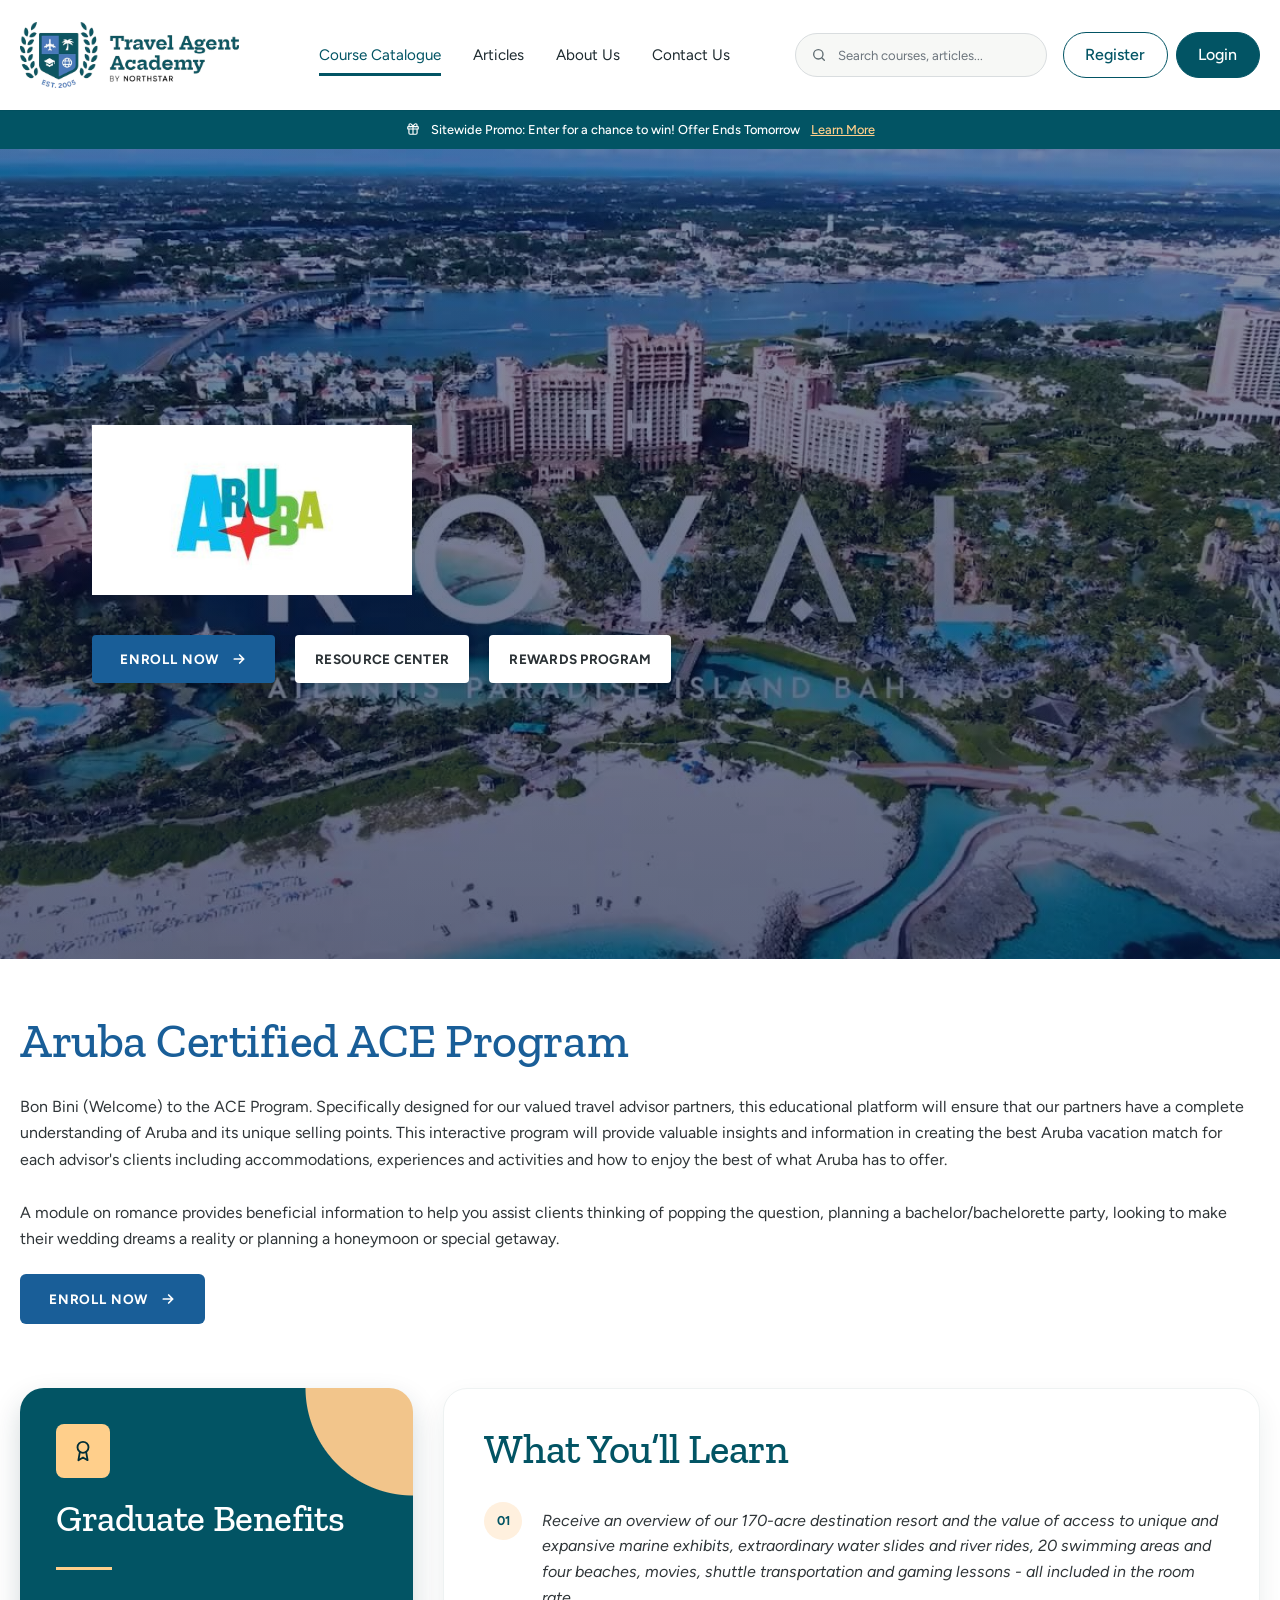
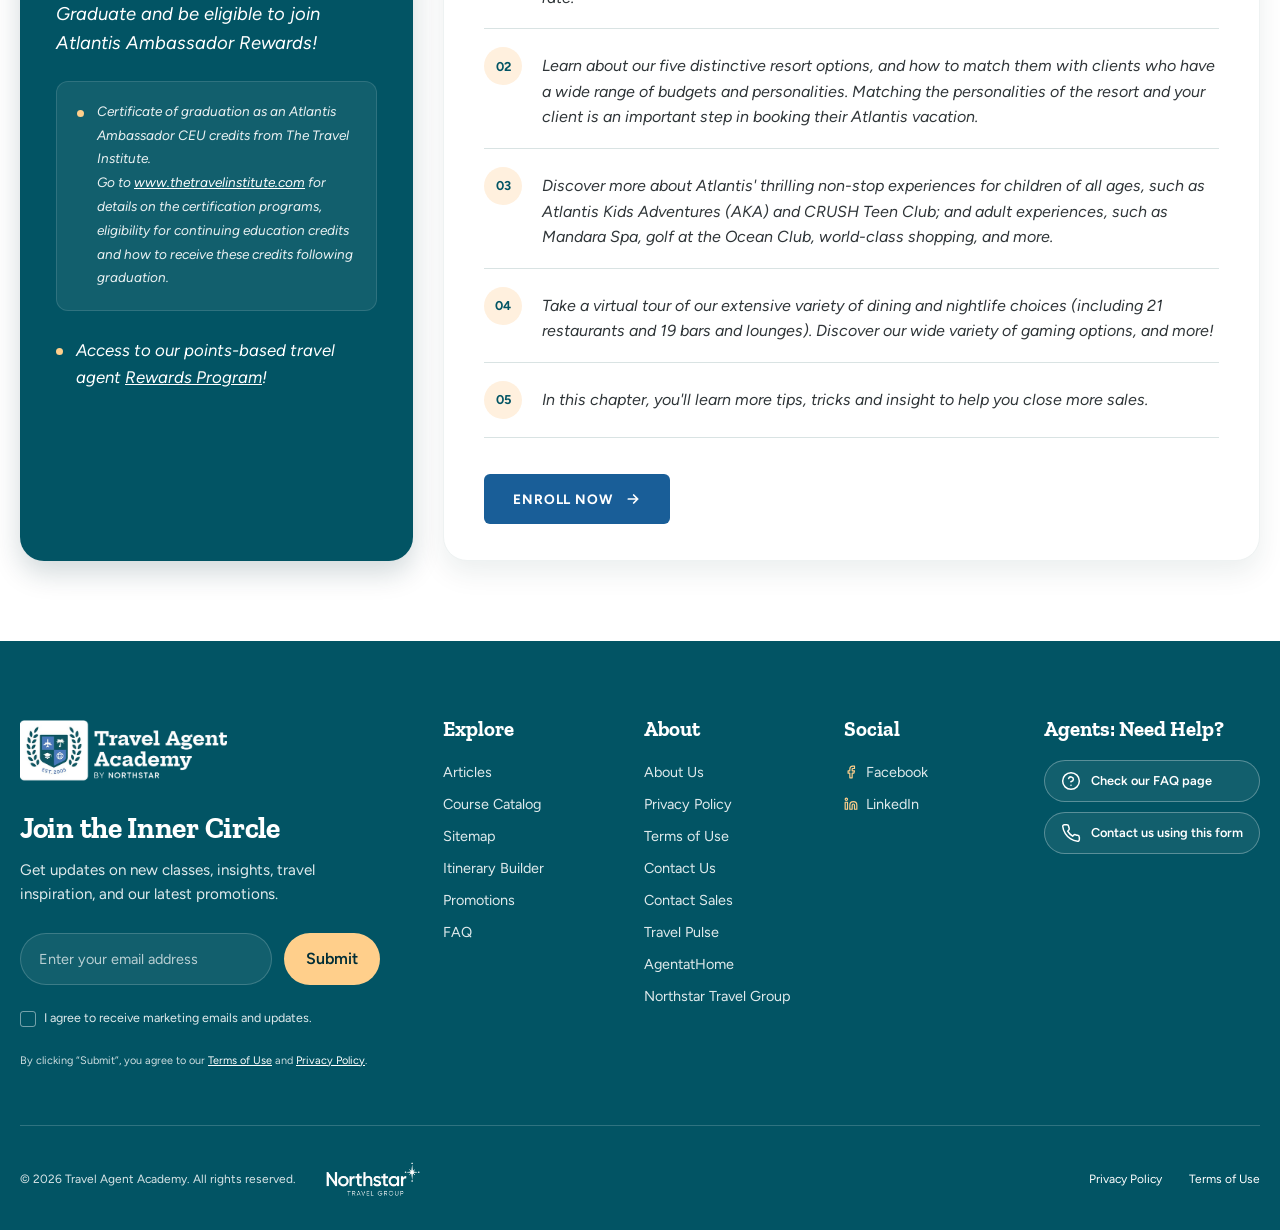
==== commit 36967549: "Update TAA pages v3" ====
--- a/aruba.html
+++ b/aruba.html
@@ -1,127 +1,128 @@
 <!DOCTYPE html>
 <html lang="en">
-
 <head>
   <meta charset="utf-8">
   <meta name="viewport" content="width=device-width, initial-scale=1, shrink-to-fit=no">
   <title>Aruba Certified ACE Program | Travel Agent Academy</title>
-  <meta name="description"
-    content="Become an Aruba Certified Expert with the ACE Program from Travel Agent Academy: learn Aruba's unique selling points, beaches, activities, family travel and romance.">
-  <link rel="icon" href="images/favicon.ico" type="image/png">
+  <meta name="description" content="Become a Certified Aruba Certified ACE Program: learn Aruba's resorts, experiences and dining, and earn points with Aruba Ambassador Rewards.">
+
   <!-- Fonts -->
   <link rel="preconnect" href="https://fonts.googleapis.com">
   <link rel="preconnect" href="https://fonts.gstatic.com" crossorigin>
-  <link
-    href="https://fonts.googleapis.com/css2?family=Figtree:wght@400;500;600;700&family=Hepta+Slab:wght@1..900&display=swap"
-    rel="stylesheet">
+  <link href="https://fonts.googleapis.com/css2?family=Figtree:wght@400;500;600;700&family=Zilla+Slab:wght@500;600;700&display=swap" rel="stylesheet">
 
   <!-- Bootstrap 4.6.2 -->
-  <link rel="stylesheet" href="https://cdn.jsdelivr.net/npm/bootstrap@4.6.2/dist/css/bootstrap.min.css"
-    integrity="sha384-xOolHFLEh07PJGoPkLv1IbcEPTNtaed2xpHsD9ESMhqIYd0nLMwNLD69Npy4HI+N" crossorigin="anonymous">
+  <link rel="stylesheet" href="https://cdn.jsdelivr.net/npm/bootstrap@4.6.2/dist/css/bootstrap.min.css">
 
   <!-- Site styles -->
   <link rel="stylesheet" href="css/styles.css">
 </head>
-
 <body>
 
   <a class="sr-only sr-only-focusable" href="#main">Skip to main content</a>
-  <div class="site-wrapper">
-    <!-- ============ HEADER ============ -->
-    <header class="site-header">
+
+  <!-- ============ HEADER ============ -->
+  <header class="site-header">
+    <div class="container-wide">
+      <nav class="navbar navbar-expand-lg navbar-light px-0">
+        <a class="navbar-brand py-0" href="index.html">
+          <img src="images/logo.png" alt="Travel Agent Academy by Northstar">
+        </a>
+
+        <button class="navbar-toggler" type="button" data-toggle="collapse" data-target="#mainNav" aria-controls="mainNav" aria-expanded="false" aria-label="Toggle navigation">
+          <span class="navbar-toggler-icon"></span>
+        </button>
+
+        <div class="collapse navbar-collapse" id="mainNav">
+          <ul class="navbar-nav mx-lg-auto">
+            <li class="nav-item"><a class="nav-link active" href="course-catalog.html">Course Catalogue</a></li>
+            <li class="nav-item"><a class="nav-link" href="#">Articles</a></li>
+            <li class="nav-item"><a class="nav-link" href="#">About Us</a></li>
+            <li class="nav-item"><a class="nav-link" href="#">Contact Us</a></li>
+          </ul>
+
+          <div class="header-actions d-flex align-items-center">
+            <form class="header-search" role="search" action="#">
+              <svg width="16" height="16" viewBox="0 0 24 24" fill="none" stroke="currentColor" stroke-width="2" stroke-linecap="round" aria-hidden="true"><circle cx="11" cy="11" r="7"/><path d="m20 20-3.5-3.5"/></svg>
+              <label for="siteSearch" class="sr-only">Search</label>
+              <input id="siteSearch" class="form-control" type="search" placeholder="Search courses, articles...">
+            </form>
+            <a href="register.html" class="btn btn-pill btn-taa-outline ml-3">Register</a>
+            <a href="#" class="btn btn-pill btn-taa-solid ml-2">Login</a>
+          </div>
+        </div>
+      </nav>
+    </div>
+  </header>
+
+  <!-- ============ PROMO BAR ============ -->
+  <div class="promo-bar">
+    <svg width="14" height="14" viewBox="0 0 24 24" fill="none" stroke="currentColor" stroke-width="2" stroke-linecap="round" stroke-linejoin="round" aria-hidden="true"><rect x="3" y="8" width="18" height="4" rx="1"/><path d="M12 8v13M19 12v7a2 2 0 0 1-2 2H7a2 2 0 0 1-2-2v-7M7.5 8a2.5 2.5 0 0 1 0-5C10 3 12 8 12 8s2-5 4.5-5a2.5 2.5 0 0 1 0 5"/></svg>
+    Sitewide Promo: Enter for a chance to win! Offer Ends Tomorrow
+    <a href="#">Learn More</a>
+  </div>
+
+  <main id="main">
+   
+
+    <!-- ============ COURSE HERO ============ -->
+    
+    <section class="course-hero course-hero-atlantis course-hero-has-video" data-bg-video>
+      <video class="course-hero-video" autoplay muted loop playsinline preload="metadata" poster="images/atlantis/atlantis-hero.jpg" aria-hidden="true">
+        <source src="videos/atlantis-hero.mp4" type="video/mp4">
+      </video>
+      <div class="hero-video-toggle" role="group" aria-label="Video controls">
+        
+        <button type="button" class="hero-video-btn" data-video-play aria-label="Pause video" aria-pressed="false">
+          <svg class="icon-pause" width="14" height="14" viewBox="0 0 24 24" fill="currentColor" aria-hidden="true"><path d="M6 4h4v16H6zM14 4h4v16h-4z"/></svg>
+          <svg class="icon-play" width="14" height="14" viewBox="0 0 24 24" fill="currentColor" aria-hidden="true"><path d="M7 4v16l13-8z"/></svg>
+        </button>
+        <button type="button" class="hero-video-btn is-muted" data-video-mute aria-label="Unmute video" aria-pressed="true">
+          <svg class="icon-sound-on" width="16" height="16" viewBox="0 0 24 24" fill="none" stroke="currentColor" stroke-width="2" stroke-linecap="round" stroke-linejoin="round" aria-hidden="true"><path d="M11 5 6 9H2v6h4l5 4z" fill="currentColor"/><path d="M15.5 8.5a5 5 0 0 1 0 7M19 5a10 10 0 0 1 0 14"/></svg>
+          <svg class="icon-sound-off" width="16" height="16" viewBox="0 0 24 24" fill="none" stroke="currentColor" stroke-width="2" stroke-linecap="round" stroke-linejoin="round" aria-hidden="true"><path d="M11 5 6 9H2v6h4l5 4z" fill="currentColor"/><path d="m22 9-6 6M16 9l6 6"/></svg>
+        </button>
+      </div>
       <div class="container-wide">
-        <nav class="navbar navbar-expand-lg navbar-light px-0">
-          <a class="navbar-brand py-0" href="index.html">
-            <img src="images/logo.png" alt="Travel Agent Academy by Northstar">
+        <img class="course-hero-logo" src="images/aruba/aruba-logo.jpg" alt="Atlantis Paradise Island Bahamas">
+        <div class="course-hero-actions">
+          <a href="#" class="btn btn-course-hero btn-course-hero-enroll">
+            Enroll Now
+            <svg width="16" height="16" viewBox="0 0 24 24" fill="none" stroke="currentColor" stroke-width="2.6"
+              stroke-linecap="round" stroke-linejoin="round" aria-hidden="true">
+              <path d="M5 12h14M13 6l6 6-6 6"></path>
+            </svg>
           </a>
-
-          <button class="navbar-toggler" type="button" data-toggle="collapse" data-target="#mainNav"
-            aria-controls="mainNav" aria-expanded="false" aria-label="Toggle navigation">
-            <span class="navbar-toggler-icon"></span>
-          </button>
-
-          <div class="collapse navbar-collapse" id="mainNav">
-            <ul class="navbar-nav mx-lg-auto">
-              <li class="nav-item"><a class="nav-link" href="course-catalog.html">Course Catalogue</a></li>
-              <li class="nav-item"><a class="nav-link" href="#">Articles</a></li>
-              <li class="nav-item"><a class="nav-link" href="#">About Us</a></li>
-              <li class="nav-item"><a class="nav-link" href="#">Contact Us</a></li>
-            </ul>
-
-            <div class="header-actions d-flex align-items-center">
-              <form class="header-search" role="search" action="#">
-                <svg width="16" height="16" viewBox="0 0 24 24" fill="none" stroke="currentColor" stroke-width="2"
-                  stroke-linecap="round" aria-hidden="true">
-                  <circle cx="11" cy="11" r="7" />
-                  <path d="m20 20-3.5-3.5" />
-                </svg>
-                <label for="siteSearch" class="sr-only">Search</label>
-                <input id="siteSearch" class="form-control" type="search" placeholder="Search courses, articles...">
-              </form>
-              <a href="register.html" class="btn btn-pill btn-taa-outline ml-3">Register</a>
-              <a href="#" class="btn btn-pill btn-taa-solid ml-2">Login</a>
-            </div>
-          </div>
-        </nav>
-      </div>
-    </header>
-
-    <!-- ============ PROMO BAR ============ -->
-    <div class="promo-bar">
-      <svg width="14" height="14" viewBox="0 0 24 24" fill="none" stroke="currentColor" stroke-width="2"
-        stroke-linecap="round" stroke-linejoin="round" aria-hidden="true">
-        <rect x="3" y="8" width="18" height="4" rx="1" />
-        <path
-          d="M12 8v13M19 12v7a2 2 0 0 1-2 2H7a2 2 0 0 1-2-2v-7M7.5 8a2.5 2.5 0 0 1 0-5C10 3 12 8 12 8s2-5 4.5-5a2.5 2.5 0 0 1 0 5" />
-      </svg>
-      Sitewide Promo: Enter for a chance to win! Offer Ends Tomorrow
-      <a href="#">Learn More</a>
-    </div>
-  </div>
-  <main id="main">
-    <!-- ======================================================
-         ARUBA COURSE PAGE CONTENT
-         (header and footer are the shared ones from index.html)
-         ====================================================== -->
-
-    <!-- ============ COURSE HERO ============ -->
-    <section class="course-hero">
-      <div class="container-wide">
-        <img class="course-hero-logo" src="images/aruba/aruba-logo.jpg" alt="Aruba">
-        <div class="course-hero-actions">
-          <a href="#" class="btn btn-course-hero">Enroll Now</a>
-          <a href="#" class="btn btn-course-hero btn-course-hero-primary">Rewards Program</a>
-          <a href="#" class="btn btn-course-hero">Resource Center</a>
+          <a href="atlantis-resources.html" class="btn btn-course-hero">Resource Center</a>
+          <a href="#rewards" class="btn btn-course-hero">Rewards Program</a>
         </div>
       </div>
     </section>
 
-    <!-- ============ COURSE INTRO ============ -->
-    <section class="course-intro">
-      <div class="course-container">
-        <h1 class="course-title font-display">Aruba Certified ACE Program</h1>
-        <p>Bon Bini (Welcome) to the ACE Program. Specifically designed for our valued travel advisor partners, this
-          educational platform will ensure that our partners have a complete understanding of Aruba and its unique
-          selling points. This interactive program will provide valuable insights and information in creating the best
-          Aruba vacation match for each advisor's clients including accommodations, experiences and activities and how
-          to enjoy the best of what Aruba has to offer.</p>
-        <p>A module on romance provides beneficial information to help you assist clients thinking of popping the
-          question, planning a bachelor/bachelorette party, looking to make their wedding dreams a reality or planning a
-          honeymoon or special getaway.</p>
-        <a href="#" class="btn btn-course-navy">Enroll Now</a>
-
-        <!-- Course preview thumbnails (images only) -->
-        <div class="row course-thumbs align-items-center">
-          <div class="col-md-12">
-            <img class="img-fluid course-thumb" src="images/aruba/Aruba_CourseScreenshots_1.png"
-              alt="Getting around Aruba" loading="lazy">
-          </div>
-        </div>
+    <!-- ============ INTRO + REWARDS ============ -->
+    <section class="atl-content">
+      <div class="atl-container">
+        <h1 class="atl-heading font-display">Aruba Certified ACE Program</h1>
+        <p class="atl-lead">Bon Bini (Welcome) to the ACE Program. Specifically designed for our valued travel advisor partners, this educational
+        platform will ensure that our partners have a complete understanding of Aruba and its unique selling points. This
+        interactive program will provide valuable insights and information in creating the best Aruba vacation match for each
+        advisor's clients including accommodations, experiences and activities and how to enjoy the best of what Aruba has to
+        offer.
+        <br><br>
+        A module on romance provides beneficial information to help you assist clients thinking of popping the question,
+        planning a bachelor/bachelorette party, looking to make their wedding dreams a reality or planning a honeymoon or
+        special getaway.</p>
+        <a href="#" class="btn btn-course-blue btn-course-blue-dark">
+          Enroll Now
+          <svg width="16" height="16" viewBox="0 0 24 24" fill="none" stroke="currentColor" stroke-width="2.6"
+            stroke-linecap="round" stroke-linejoin="round" aria-hidden="true">
+            <path d="M5 12h14M13 6l6 6-6 6" />
+          </svg>
+        </a>
       </div>
     </section>
 
     <!-- ============ BENEFITS + WHAT YOU'LL LEARN ============ -->
-    <section class="course-details">
+    <section class="course-details atl-details">
       <div class="course-container course-container-wide">
         <div class="row">
 
@@ -129,28 +130,18 @@
           <div class="col-lg-4 mb-4 mb-lg-0">
             <div class="benefits-card">
               <span class="benefits-icon" aria-hidden="true">
-                <svg width="22" height="22" viewBox="0 0 24 24" fill="none" stroke="currentColor" stroke-width="2"
-                  stroke-linecap="round" stroke-linejoin="round">
-                  <circle cx="12" cy="8" r="6" />
-                  <path d="M15.5 13.5 17 22l-5-3-5 3 1.5-8.5" />
-                </svg>
+                <svg width="22" height="22" viewBox="0 0 24 24" fill="none" stroke="currentColor" stroke-width="2" stroke-linecap="round" stroke-linejoin="round"><circle cx="12" cy="8" r="6"/><path d="M15.5 13.5 17 22l-5-3-5 3 1.5-8.5"/></svg>
               </span>
               <h2 class="font-display">Graduate Benefits</h2>
               <hr class="benefits-rule">
-              <p class="benefits-lead">Certificate of graduation as an Aruba Certified Expert</p>
+              <p class="benefits-lead">Graduate and be eligible to join Atlantis Ambassador Rewards!</p>
 
               <ul class="benefits-list benefits-list-boxed">
-                <li><span>Continuing Education Units for members of The Travel Institute. Go to <a
-                      href="https://www.thetravelinstitute.com" target="_blank"
-                      rel="noopener">www.thetravelinstitute.com</a> for details on the certification programs,
-                    eligibility for continuing education credits and how to receive these credits following
-                    graduation.</span></li>
+                <li><span>Certificate of graduation as an Atlantis Ambassador CEU credits from The Travel Institute.<br>Go to <a href="https://www.thetravelinstitute.com" target="_blank" rel="noopener">www.thetravelinstitute.com</a> for details on the certification programs, eligibility for continuing education credits and how to receive these credits following graduation.</span></li>
               </ul>
 
               <ul class="benefits-list">
-                <li><span>On-island discounts at participating restaurants, activities and attractions</span></li>
-                <li><span>Aruba product updates</span></li>
-                <li><span>Sales support from the regional ATA Sales Managers</span></li>
+                <li><span>Access to our points-based travel agent <a href="#rewards">Rewards Program</a>!</span></li>
               </ul>
             </div>
           </div>
@@ -160,37 +151,15 @@
             <div class="learn-card">
               <h2 class="font-display">What You’ll Learn</h2>
               <ol class="learn-list">
-                <li><span class="learn-num">01</span>
-                  <p>The many reasons why Aruba enjoys such a high visitor-repeat rate, from its year-round sunny and
-                    refreshing weather to its welcoming people</p>
-                </li>
-                <li><span class="learn-num">02</span>
-                  <p>The types of interests that attract visitors, including not only beautiful white-sand beaches but
-                    also the island’s incredibly diverse culture and cuisines, varied natural landscapes, wildlife, and
-                    wellness offerings</p>
-                </li>
-                <li><span class="learn-num">03</span>
-                  <p>How to match clients to the best beach areas or with the perfect city stays, and the accommodations
-                    available</p>
-                </li>
-                <li><span class="learn-num">04</span>
-                  <p>The array of activities above, on, and under the water or on land, plus Aruba’s pulsing nightlife
-                  </p>
-                </li>
-                <li><span class="learn-num">05</span>
-                  <p>Travel opportunities for families</p>
-                </li>
-                <li><span class="learn-num">06</span>
-                  <p>How to leverage Aruba’s great offerings for planning wonderful weddings – as well as proposals,
-                    bachelor/bachelorette parties, and honeymoons – for a wide range of clients</p>
-                </li>
+                <li><span class="learn-num">01</span><p>Receive an overview of our 170-acre destination resort and the value of access to unique and expansive marine exhibits, extraordinary water slides and river rides, 20 swimming areas and four beaches, movies, shuttle transportation and gaming lessons - all included in the room rate.</p></li>
+                <li><span class="learn-num">02</span><p>Learn about our five distinctive resort options, and how to match them with clients who have a wide range of budgets and personalities. Matching the personalities of the resort and your client is an important step in booking their Atlantis vacation.</p></li>
+                <li><span class="learn-num">03</span><p>Discover more about Atlantis' thrilling non-stop experiences for children of all ages, such as Atlantis Kids Adventures (AKA) and CRUSH Teen Club; and adult experiences, such as Mandara Spa, golf at the Ocean Club, world-class shopping, and more.</p></li>
+                <li><span class="learn-num">04</span><p>Take a virtual tour of our extensive variety of dining and nightlife choices (including 21 restaurants and 19 bars and lounges). Discover our wide variety of gaming options, and more!</p></li>
+                <li><span class="learn-num">05</span><p>In this chapter, you'll learn more tips, tricks and insight to help you close more sales.</p></li>
               </ol>
-              <a href="#" class="btn btn-course-blue">
+              <a href="#" class="btn btn-course-blue btn-course-blue-dark">
                 Enroll Now
-                <svg width="16" height="16" viewBox="0 0 24 24" fill="none" stroke="currentColor" stroke-width="2.6"
-                  stroke-linecap="round" stroke-linejoin="round" aria-hidden="true">
-                  <path d="M5 12h14M13 6l6 6-6 6" />
-                </svg>
+                <svg width="16" height="16" viewBox="0 0 24 24" fill="none" stroke="currentColor" stroke-width="2.6" stroke-linecap="round" stroke-linejoin="round" aria-hidden="true"><path d="M5 12h14M13 6l6 6-6 6"/></svg>
               </a>
             </div>
           </div>
@@ -208,23 +177,19 @@
         <div class="col-lg-4 pr-lg-5">
           <img class="footer-logo" src="images/logo-footer.png" alt="Travel Agent Academy by Northstar">
           <h2 class="font-display">Join the Inner Circle</h2>
-          <p class="footer-lead">Get updates on new classes, insights, travel inspiration, and our latest promotions.
-          </p>
+          <p class="footer-lead">Get updates on new classes, insights, travel inspiration, and our latest promotions.</p>
 
           <form class="newsletter-form" action="#" onsubmit="return false;">
             <div class="d-flex">
               <label for="newsletterEmail" class="sr-only">Email address</label>
-              <input id="newsletterEmail" type="email" class="form-control" placeholder="Enter your email address"
-                required>
+              <input id="newsletterEmail" type="email" class="form-control" placeholder="Enter your email address" required>
               <button type="submit" class="btn btn-pill btn-peach">Submit</button>
             </div>
             <div class="custom-control custom-checkbox">
               <input type="checkbox" class="custom-control-input" id="marketingConsent">
-              <label class="custom-control-label" for="marketingConsent">I agree to receive marketing emails and
-                updates.</label>
-            </div>
-            <p class="legal-note">By clicking “Submit”, you agree to our <a href="#">Terms of Use</a> and <a
-                href="#">Privacy Policy</a>.</p>
+              <label class="custom-control-label" for="marketingConsent">I agree to receive marketing emails and updates.</label>
+            </div>
+            <p class="legal-note">By clicking “Submit”, you agree to our <a href="#">Terms of Use</a> and <a href="#">Privacy Policy</a>.</p>
           </form>
         </div>
 
@@ -257,34 +222,19 @@
         <div class="col-6 col-md-3 col-lg footer-col">
           <h3>Social</h3>
           <ul class="footer-links">
-            <li><a href="#"><svg width="14" height="14" viewBox="0 0 24 24" fill="none" stroke="currentColor"
-                  stroke-width="2" stroke-linecap="round" stroke-linejoin="round" aria-hidden="true">
-                  <path d="M18 2h-3a5 5 0 0 0-5 5v3H7v4h3v8h4v-8h3l1-4h-4V7a1 1 0 0 1 1-1h3z" />
-                </svg>Facebook</a></li>
-            <li><a href="#"><svg width="14" height="14" viewBox="0 0 24 24" fill="none" stroke="currentColor"
-                  stroke-width="2" stroke-linecap="round" stroke-linejoin="round" aria-hidden="true">
-                  <path d="M16 8a6 6 0 0 1 6 6v7h-4v-7a2 2 0 0 0-4 0v7h-4v-7a6 6 0 0 1 6-6zM2 9h4v12H2z" />
-                  <circle cx="4" cy="4" r="2" />
-                </svg>LinkedIn</a></li>
+            <li><a href="#"><svg width="14" height="14" viewBox="0 0 24 24" fill="none" stroke="currentColor" stroke-width="2" stroke-linecap="round" stroke-linejoin="round" aria-hidden="true"><path d="M18 2h-3a5 5 0 0 0-5 5v3H7v4h3v8h4v-8h3l1-4h-4V7a1 1 0 0 1 1-1h3z"/></svg>Facebook</a></li>
+            <li><a href="#"><svg width="14" height="14" viewBox="0 0 24 24" fill="none" stroke="currentColor" stroke-width="2" stroke-linecap="round" stroke-linejoin="round" aria-hidden="true"><path d="M16 8a6 6 0 0 1 6 6v7h-4v-7a2 2 0 0 0-4 0v7h-4v-7a6 6 0 0 1 6-6zM2 9h4v12H2z"/><circle cx="4" cy="4" r="2"/></svg>LinkedIn</a></li>
           </ul>
         </div>
 
         <div class="col-12 col-md-3 col-lg-auto footer-col">
           <h3>Agents: Need&nbsp;Help?</h3>
           <a href="#" class="help-btn">
-            <svg width="20" height="20" viewBox="0 0 24 24" fill="none" stroke="currentColor" stroke-width="1.8"
-              stroke-linecap="round" stroke-linejoin="round" aria-hidden="true">
-              <circle cx="12" cy="12" r="10" />
-              <path d="M9.1 9a3 3 0 0 1 5.8 1c0 2-3 3-3 3M12 17h.01" />
-            </svg>
+            <svg width="20" height="20" viewBox="0 0 24 24" fill="none" stroke="currentColor" stroke-width="1.8" stroke-linecap="round" stroke-linejoin="round" aria-hidden="true"><circle cx="12" cy="12" r="10"/><path d="M9.1 9a3 3 0 0 1 5.8 1c0 2-3 3-3 3M12 17h.01"/></svg>
             Check our FAQ page
           </a>
           <a href="#" class="help-btn">
-            <svg width="20" height="20" viewBox="0 0 24 24" fill="none" stroke="currentColor" stroke-width="1.8"
-              stroke-linecap="round" stroke-linejoin="round" aria-hidden="true">
-              <path
-                d="M22 16.9v3a2 2 0 0 1-2.2 2 19.8 19.8 0 0 1-8.6-3.1 19.5 19.5 0 0 1-6-6A19.8 19.8 0 0 1 2.1 4.2 2 2 0 0 1 4.1 2h3a2 2 0 0 1 2 1.7c.1.9.4 1.8.7 2.7a2 2 0 0 1-.5 2.1L8 9.8a16 16 0 0 0 6 6l1.3-1.3a2 2 0 0 1 2.1-.4c.9.3 1.8.6 2.7.7a2 2 0 0 1 1.7 2z" />
-            </svg>
+            <svg width="20" height="20" viewBox="0 0 24 24" fill="none" stroke="currentColor" stroke-width="1.8" stroke-linecap="round" stroke-linejoin="round" aria-hidden="true"><path d="M22 16.9v3a2 2 0 0 1-2.2 2 19.8 19.8 0 0 1-8.6-3.1 19.5 19.5 0 0 1-6-6A19.8 19.8 0 0 1 2.1 4.2 2 2 0 0 1 4.1 2h3a2 2 0 0 1 2 1.7c.1.9.4 1.8.7 2.7a2 2 0 0 1-.5 2.1L8 9.8a16 16 0 0 0 6 6l1.3-1.3a2 2 0 0 1 2.1-.4c.9.3 1.8.6 2.7.7a2 2 0 0 1 1.7 2z"/></svg>
             Contact us using this form
           </a>
         </div>
@@ -303,13 +253,10 @@
     </div>
   </footer>
 
-
-  <script src="https://cdn.jsdelivr.net/npm/jquery@3.5.1/dist/jquery.min.js"
-    integrity="sha384-ZvpUoO/+PpLXR1lu4jmpXWu80pZlYUAfxl5NsBMWOEPSjUn/6Z/hRTt8+pR6L4N2"
-    crossorigin="anonymous"></script>
-  <script src="https://cdn.jsdelivr.net/npm/bootstrap@4.6.2/dist/js/bootstrap.bundle.min.js"
-    integrity="sha384-Fy6S3B9q64WdZWQUiU+q4/2Lc9npb8tCaSX9FK7E8HnRr0Jz8D6OP9dO5Vg3Q9ct"
-    crossorigin="anonymous"></script>
+  
+  <script src="https://cdn.jsdelivr.net/npm/jquery@3.5.1/dist/jquery.min.js"></script>
+  <script src="https://cdn.jsdelivr.net/npm/bootstrap@4.6.2/dist/js/bootstrap.bundle.min.js"></script>
+  <script src="js/video-player.js"></script>
+    <script src="js/custom.js"></script>
 </body>
-
-</html>+</html>
--- a/css/styles.css
+++ b/css/styles.css
@@ -11,7 +11,7 @@
   --taa-light: #f7f8f6;
   --taa-border: #d9dddf;
   --font-body: "Figtree", -apple-system, BlinkMacSystemFont, "Segoe UI", Roboto, Arial, sans-serif;
-  --font-display: "Hepta Slab", Georgia, "Times New Roman", serif;
+  --font-display: "Zilla Slab", Georgia, "Times New Roman", serif;
 }
 
 html {
@@ -31,10 +31,6 @@
 
 a:hover {
   color: var(--taa-teal);
-}
-
-.top-0 {
-  top: 0 !important;
 }
 
 .font-display {
@@ -108,24 +104,11 @@
 
 /* ---------- Header ---------- */
 .site-header {
-  position: fixed;
+  background: #fff;
+  position: sticky;
   top: 0;
-  left: 0;
-  right: 0;
-  width: 100%;
-  background: #fff;
-  z-index: 1050;
+  z-index: 1030;
   box-shadow: 0 1px 0 rgba(0, 0, 0, 0.05);
-  transition: box-shadow 0.2s ease;
-}
-
-.site-header.is-scrolled {
-  box-shadow: 0 4px 18px rgba(0, 0, 0, 0.12);
-}
-
-/* The promo bar is pushed below the fixed header by the layout script. */
-.promo-bar {
-  margin-top: var(--site-header-height, 0px);
 }
 
 .site-header .navbar {
@@ -232,25 +215,11 @@
 }
 
 /* ---------- Hero ---------- */
-.hero-carousel {
-  height: var(--hero-carousel-height, 600px);
-  overflow: hidden;
-}
-
-.hero-carousel .carousel-inner,
 .hero-carousel .carousel-item {
-  height: 100%;
-}
-
-.hero-carousel .carousel-item {
+  height: 750px;
   background-size: cover;
   background-position: center;
   position: relative;
-  width: 100%;
-  aspect-ratio: 16 / 9;
-  height: auto;
-  min-height: 0;
-  overflow: hidden;
 }
 
 .hero-carousel .carousel-item::after {
@@ -281,12 +250,10 @@
 .hero-video {
   position: absolute;
   inset: 0;
-  display: block;
   width: 100%;
   height: 100%;
-  max-width: none;
   object-fit: cover;
-  object-position: center;
+  display: block;
 }
 
 .hero-slide-video.video-failed .hero-video {
@@ -298,7 +265,7 @@
 .hero-video-toggle {
   position: absolute;
   right: 24px;
-  bottom: 36px;
+  top: 16px;
   z-index: 5;
   /* above the gradient overlay and the arrows */
   display: flex;
@@ -481,23 +448,6 @@
   box-shadow: inset 0 0 0 2px #fff;
 }
 
-
-/* Fixed-header + viewport-height hero layout */
-html,
-body {
-  min-height: 100%;
-}
-
-.hero-carousel .carousel-item>* {
-  max-height: 100%;
-}
-
-@media (max-width: 991.98px) {
-  .site-header .navbar {
-    min-height: 0;
-  }
-}
-
 /* ---------- Why TAA ---------- */
 .why-section {
   background: var(--taa-teal);
@@ -505,16 +455,8 @@
   padding: 64px 0;
 }
 
-.why-header {
-  display: flex;
-  align-items: start;
-  flex-direction: column;
-  justify-content: center;
-  height: 100%;
-}
-
 .why-title {
-  font-size: 2.75rem;
+  font-size: 3.1rem;
   line-height: 0.95;
   margin: 0 0 22px;
 }
@@ -550,7 +492,7 @@
   display: flex;
   align-items: center;
   font-family: var(--font-body);
-  font-size: 0.875rem;
+  font-size: 0.85rem;
   font-weight: 700;
   letter-spacing: 0.12em;
   text-transform: uppercase;
@@ -571,8 +513,7 @@
 
 .why-item p {
   color: rgba(255, 255, 255, 0.82);
-  font-size: 1.125rem;
-  ;
+  font-size: 1.08rem;
   line-height: 1.7;
   margin: 0;
   max-width: 420px;
@@ -580,7 +521,7 @@
 
 /* ---------- Course catalog ---------- */
 .catalog-section {
-  padding: 64px 0 64px;
+  padding: 40px 0 64px;
 }
 
 .section-title {
@@ -620,19 +561,19 @@
 
 .featured-eyebrow {
   color: var(--taa-peach);
-  font-size: 1rem;
+  font-size: 0.95rem;
   text-transform: uppercase;
   margin-bottom: 6px;
 }
 
 .featured-card h3 {
-  font-size: 2.125rem;
+  font-size: 2.35rem;
   margin-bottom: 12px;
 }
 
 .featured-card p {
-  font-size: 1.125rem;
-  line-height: 1.5;
+  font-size: 1.08rem;
+  line-height: 1.4;
   max-width: 540px;
   margin-bottom: 18px;
 }
@@ -679,7 +620,6 @@
   border: 1.5px solid var(--taa-border);
   font-size: 0.82rem;
   color: var(--taa-ink);
-  background: #F7F8F6;
 }
 
 .course-filters .form-control:focus,
@@ -705,7 +645,7 @@
 }
 
 .course-filters .custom-select {
-  background: #F7F8F6 url("data:image/svg+xml,%3csvg xmlns='http://www.w3.org/2000/svg' width='10' height='8' viewBox='0 0 10 8'%3e%3cpath fill='%23222' d='M0 0h10L5 8z'/%3e%3c/svg%3e") no-repeat right 12px center / 10px 8px;
+  background: #fff url("data:image/svg+xml,%3csvg xmlns='http://www.w3.org/2000/svg' width='10' height='8' viewBox='0 0 10 8'%3e%3cpath fill='%23222' d='M0 0h10L5 8z'/%3e%3c/svg%3e") no-repeat right 12px center / 10px 8px;
 }
 
 .clear-filters {
@@ -913,7 +853,7 @@
 .testimonials-section .section-title {
   color: var(--taa-blue);
   font-weight: 500;
-  font-size: 2.5rem;
+  font-size: 2.8rem;
   margin-bottom: 22px;
 }
 
@@ -1099,13 +1039,13 @@
 }
 
 .sponsors-section h2 {
-  font-size: 2.625rem;
+  font-size: 3rem;
   line-height: 1;
   margin-bottom: 36px;
 }
 
 .sponsors-section p {
-  font-size: 1.125rem;
+  font-size: 1.1rem;
   line-height: 1.7;
   color: rgba(255, 255, 255, 0.85);
   max-width: 520px;
@@ -1190,7 +1130,7 @@
 }
 
 .newsletter-form .custom-control-label {
-  font-size: 0.75rem;
+  font-size: 0.78rem;
   color: rgba(255, 255, 255, 0.88);
   padding-top: 2px;
 }
@@ -1207,7 +1147,7 @@
 }
 
 .legal-note {
-  font-size: 11px;
+  font-size: 0.68rem;
   color: rgba(255, 255, 255, 0.8);
   margin-top: 22px;
 }
@@ -1296,11 +1236,15 @@
   }
 
   .site-header .nav-link {
-    padding: 0 !important;
+    padding: 0.5rem 0.6rem !important;
   }
 
   .why-title {
     font-size: 2.6rem;
+  }
+
+  .hero-carousel .carousel-item {
+    height: 530px;
   }
 }
 
@@ -1331,6 +1275,10 @@
     margin: 0 0 8px !important;
   }
 
+  .hero-carousel .carousel-item {
+    height: 460px;
+  }
+
   .why-title {
     margin-bottom: 18px;
   }
@@ -1367,10 +1315,6 @@
 
   .footer-col {
     margin-top: 36px;
-  }
-
-  .site-header .navbar .nav-link.active::after {
-    display: none;
   }
 }
 
@@ -1391,6 +1335,10 @@
     border-bottom: 0;
   }
 
+  .hero-carousel .carousel-item {
+    height: 360px;
+  }
+
   .section-title {
     font-size: 2.1rem;
   }
@@ -1426,10 +1374,15 @@
   }
 }
 
-@media (min-width: 992px) and (max-width: 1199px) {
-  .site-header .navbar {
-    flex-direction: column;
-    gap: 25px;
+@media (max-width: 576px) {
+  .hero-carousel .carousel-item {
+    height: 220px;
+  }
+}
+
+@media (min-width: 1500px) {
+  .hero-carousel .carousel-item {
+    height: 100vh;
   }
 }
 
@@ -1495,6 +1448,8 @@
   max-width: 100%;
   height: auto;
   margin-bottom: 40px;
+  background: #fff;
+  padding: 25px;
 }
 
 .course-hero-actions {
@@ -1505,15 +1460,16 @@
 
 .btn-course-hero {
   margin: 10px;
-  padding: 0.55rem 1.25rem;
+  padding: 0.85rem 1.25rem;
   border: 0;
   border-radius: 4px;
   background: #fff;
   color: #2b3236;
-  font-size: 1.1rem;
+  font-size: 0.85rem;
   letter-spacing: 0.02em;
   text-transform: uppercase;
   box-shadow: 0 2px 6px rgba(0, 0, 0, 0.12);
+  font-weight: 700;
 }
 
 .btn-course-hero:hover,
@@ -1539,7 +1495,7 @@
 }
 
 .course-title {
-  color: var(--course-orange);
+  color: var(--taa-blue);
   font-size: 3.3rem;
   font-weight: 500;
   line-height: 1.1;
@@ -1844,7 +1800,6 @@
   margin-right: -10px;
   background: url("../images/register/register-hero-leaves.jpg") center top / 577px auto no-repeat;
   text-align: center;
-  padding-top: 30px;
 }
 
 /* The photo hangs below the beige band, over the start of the form area */
@@ -1854,7 +1809,7 @@
   width: 376px;
   height: 408px;
   margin-left: 80px;
-  object-fit: contain;
+  object-fit: cover;
   object-position: center bottom;
 }
 
@@ -1889,7 +1844,7 @@
   content: "";
   position: absolute;
   top: 19px;
-  left: calc(50% + 100px);
+  left: calc(50% + 50px);
   width: calc(100% - 100px);
   max-width: 40px;
   height: 2px;
@@ -2345,4 +2300,487 @@
   .register-step:not(:last-child)::after {
     display: none;
   }
+}
+
+/* ==========================================================
+   Atlantis course pages
+   (atlantis-ambassador.html, atlantis-resources.html)
+   Reuses the course-page styles (aruba.html) and the
+   registration hero (register.html).
+   ========================================================== */
+.atl-container {
+  max-width: 1320px;
+  margin: 0 auto;
+  padding: 0 20px;
+}
+
+.atl-content {
+  padding: 56px 0 64px;
+  color: var(--reg-text);
+}
+
+.atl-heading {
+  color: var(--taa-blue);
+  font-size: 3rem;
+  font-weight: 500;
+  line-height: 1.1;
+  margin: 56px 0 26px;
+}
+
+.atl-content .atl-container>.atl-heading:first-child {
+  margin-top: 0;
+}
+
+.atl-content p {
+  font-size: 1rem;
+  line-height: 1.65;
+  margin-bottom: 22px;
+}
+
+/* .atl-lead {
+  font-size: 0.95rem !important;
+} */
+
+/* ---------- Hero ---------- */
+.course-hero-atlantis {
+  min-height: 810px;
+  background:
+    linear-gradient(180deg, rgba(5, 18, 60, 0.25), rgba(5, 18, 60, 0.4)),
+    url("../images/atlantis/atlantis-hero.jpg") center / cover no-repeat;
+}
+
+/* Background video banner */
+.course-hero-has-video {
+  position: relative;
+  overflow: hidden;
+}
+
+.course-hero-video {
+  position: absolute;
+  top: 0;
+  left: 0;
+  width: 100%;
+  height: 100%;
+  object-fit: cover;
+  z-index: 0;
+}
+
+/* same tint as the photo version, laid over the video */
+.course-hero-has-video::after {
+  content: "";
+  position: absolute;
+  top: 0;
+  right: 0;
+  bottom: 0;
+  left: 0;
+  z-index: 1;
+  background: linear-gradient(180deg, rgba(5, 18, 60, 0.25), rgba(5, 18, 60, 0.4));
+  pointer-events: none;
+}
+
+.course-hero-has-video .container-wide {
+  position: relative;
+  z-index: 2;
+}
+
+.course-hero-has-video.video-failed .course-hero-video,
+.course-hero-has-video.video-failed .hero-video-toggle {
+  display: none;
+}
+
+@media (min-width: 1200px) {
+  .course-hero-atlantis .container-wide {
+    padding-left: 92px;
+  }
+}
+
+.btn-course-hero-enroll {
+  display: inline-flex;
+  align-items: center;
+  background: var(--taa-blue);
+  color: #fff;
+  font-size: 0.85rem;
+  font-weight: 700;
+  letter-spacing: 0.06em;
+  padding: 0.85rem 1.75rem;
+}
+
+.btn-course-hero-enroll svg {
+  margin-left: 12px;
+}
+
+.btn-course-hero-enroll:hover,
+.btn-course-hero-enroll:focus {
+  background: #144c7c;
+  color: #fff;
+}
+
+.btn-course-blue-dark {
+  background: var(--taa-blue);
+}
+
+.btn-course-blue-dark:hover,
+.btn-course-blue-dark:focus {
+  background: #144c7c;
+}
+
+/* ---------- Points tables ---------- */
+.points-table-wrap {
+  border: 1px solid #dfe3e4;
+  border-radius: 12px;
+  overflow: hidden;
+  margin: 32px 0 8px;
+}
+
+.points-table {
+  width: 100%;
+  border-collapse: collapse;
+}
+
+.points-table th {
+  background: var(--taa-teal);
+  color: #fff;
+  font-size: 0.95rem;
+  font-weight: 600;
+  padding: 21px 28px;
+}
+
+.points-table th:first-child {
+  text-transform: uppercase;
+}
+
+.points-table td {
+  color: var(--taa-teal);
+  font-size: 1.15rem;
+  padding: 19px 28px;
+}
+
+.points-table th:last-child,
+.points-table td:last-child {
+  text-align: right;
+  white-space: nowrap;
+}
+
+.points-table td:last-child {
+  font-size: 1.3rem;
+  font-weight: 700;
+}
+
+.points-table tbody tr:nth-child(even) {
+  background: #f4f4f4;
+}
+
+.atl-details {
+  padding-top: 0;
+}
+
+/* ---------- Resource Center ---------- */
+.resource-hero .register-hero-inner {
+  align-items: center;
+}
+
+.resource-hero-text {
+  max-width: 760px;
+  padding: 52px 0 76px;
+}
+
+.resource-title {
+  color: var(--taa-teal);
+  font-size: 3.6rem;
+  font-weight: 700;
+  line-height: 1;
+  margin-bottom: 34px;
+}
+
+.resource-title span {
+  display: block;
+  font-size: 2.35rem;
+  font-weight: 500;
+  margin-top: 6px;
+}
+
+.resource-hero-text p {
+  color: var(--reg-text);
+  line-height: 1.65;
+  margin-bottom: 20px;
+}
+
+.resource-hero-actions {
+  display: flex;
+  flex-wrap: wrap;
+  margin: -10px;
+}
+
+.resource-hero .register-hero-media {
+  align-self: flex-start;
+}
+
+.resource-hero .register-hero-photo {
+  margin-top: 20px;
+  height: auto;
+  object-fit: initial;
+}
+
+.resource-content {
+  padding-top: 72px;
+}
+
+/* Video */
+.resource-video {
+  position: relative;
+  max-width: 1210px;
+  margin: 32px auto 56px;
+  border-radius: 24px;
+  overflow: hidden;
+  background: #0d2f36;
+  aspect-ratio: 1908 / 1008;
+}
+
+.resource-video-el {
+  display: block;
+  width: 100%;
+  height: 100%;
+  object-fit: cover;
+}
+
+.resource-video-play {
+  position: absolute;
+  top: 50%;
+  left: 50%;
+  width: 72px;
+  height: 72px;
+  margin: -36px 0 0 -36px;
+  border: 0;
+  border-radius: 50%;
+  background: rgba(20, 28, 30, 0.6);
+  color: #fff;
+  display: flex;
+  align-items: center;
+  justify-content: center;
+  padding-left: 4px;
+  transition: background 0.15s ease, transform 0.15s ease;
+}
+
+.resource-video-play:hover,
+.resource-video-play:focus {
+  background: rgba(20, 28, 30, 0.85);
+  transform: scale(1.06);
+}
+
+.resource-video-play:focus {
+  outline: none;
+}
+
+.resource-video-play:focus-visible {
+  outline: 3px solid var(--taa-peach);
+  outline-offset: 3px;
+}
+
+.resource-video.is-playing .resource-video-play {
+  display: none;
+}
+
+.resource-video-error {
+  position: absolute;
+  left: 0;
+  right: 0;
+  bottom: 16px;
+  margin: 0 !important;
+  text-align: center;
+  color: #fff;
+  font-size: 0.9rem !important;
+}
+
+/* Resource cards */
+.resource-cards {
+  margin-top: 36px;
+  margin-bottom: 56px;
+}
+
+.resource-card {
+  display: flex;
+  align-items: center;
+  height: 100%;
+  padding: 20px;
+  background: #fff;
+  border-radius: 8px;
+  box-shadow: 0 2px 12px rgba(0, 0, 0, 0.1);
+  color: var(--reg-text);
+  margin-bottom: 20px;
+  transition: box-shadow 0.15s ease, transform 0.15s ease;
+}
+
+.resource-card:hover,
+.resource-card:focus {
+  color: var(--reg-text);
+  text-decoration: none;
+  box-shadow: 0 8px 22px rgba(0, 0, 0, 0.14);
+  transform: translateY(-2px);
+}
+
+.resource-card-icon {
+  flex: 0 0 72px;
+  height: 72px;
+  display: flex;
+  align-items: center;
+  justify-content: center;
+  border-radius: 6px;
+  background: #cfdee1;
+  color: var(--taa-teal);
+  margin-right: 15px;
+}
+
+.resource-card-text {
+  flex: 1;
+  min-width: 0;
+}
+
+.resource-card-title {
+  display: block;
+  color: var(--taa-teal);
+  font-size: 1.1rem;
+  font-weight: 600;
+  margin-bottom: 6px;
+}
+
+.resource-card-desc {
+  display: block;
+  font-size: 0.85rem;
+  line-height: 1.45;
+  max-width: 200px;
+}
+
+.resource-card-action {
+  color: var(--taa-teal);
+  margin-left: 12px;
+  align-self: flex-start;
+  margin-top: 24px;
+}
+
+/* CTA banner */
+.resource-cta {
+  display: flex;
+  border-radius: 24px;
+  overflow: hidden;
+  background: var(--taa-blue);
+  color: #fff;
+}
+
+.resource-cta-body {
+  flex: 0 0 58.5%;
+  padding: 40px 40px 40px;
+}
+
+.resource-cta-body h2 {
+  font-size: 2.6rem;
+  font-weight: 600;
+  line-height: 1.05;
+  margin-bottom: 30px;
+}
+
+.resource-cta-body p {
+  max-width: 660px;
+  font-size: 0.95rem;
+  line-height: 1.75;
+  margin-bottom: 24px;
+}
+
+.resource-cta-media {
+  flex: 1;
+  min-height: 300px;
+  background-size: cover;
+  background-position: center;
+}
+
+.resource-cta-btn {
+  display: inline-flex;
+  align-items: center;
+  background: #fff;
+  color: var(--taa-blue);
+  border-radius: 6px;
+  padding: 0.85rem 1.75rem;
+  font-size: 0.85rem;
+  font-weight: 700;
+  letter-spacing: 0.06em;
+  text-transform: uppercase;
+}
+
+.resource-cta-btn svg {
+  margin-left: 12px;
+}
+
+.resource-cta-btn:hover,
+.resource-cta-btn:focus {
+  background: var(--taa-peach);
+  color: var(--taa-teal-dark);
+}
+
+/* ---------- Responsive ---------- */
+@media (max-width: 991.98px) {
+  .course-hero-atlantis {
+    min-height: 480px;
+  }
+
+  .atl-heading {
+    font-size: 2.4rem;
+  }
+
+  .resource-title {
+    font-size: 2.8rem;
+  }
+
+  .resource-title span {
+    font-size: 1.9rem;
+  }
+
+  .resource-cta {
+    flex-direction: column;
+  }
+
+  .resource-cta-media {
+    min-height: 240px;
+  }
+}
+
+@media (max-width: 767.98px) {
+  .course-hero-atlantis {
+    min-height: 380px;
+  }
+
+  .points-table th,
+  .points-table td {
+    padding: 14px 16px;
+  }
+
+  .points-table td {
+    font-size: 1rem;
+  }
+
+  .points-table td:last-child {
+    font-size: 1.1rem;
+  }
+
+  .resource-hero-text {
+    padding: 40px 0 48px;
+  }
+
+  .resource-video {
+    border-radius: 14px;
+  }
+
+  .resource-cta-body {
+    padding: 28px 22px;
+  }
+
+  .resource-cta-body h2 {
+    font-size: 2rem;
+  }
+}
+
+@media (prefers-reduced-motion: reduce) {
+
+  .resource-card,
+  .resource-video-play {
+    transition: none;
+  }
 }
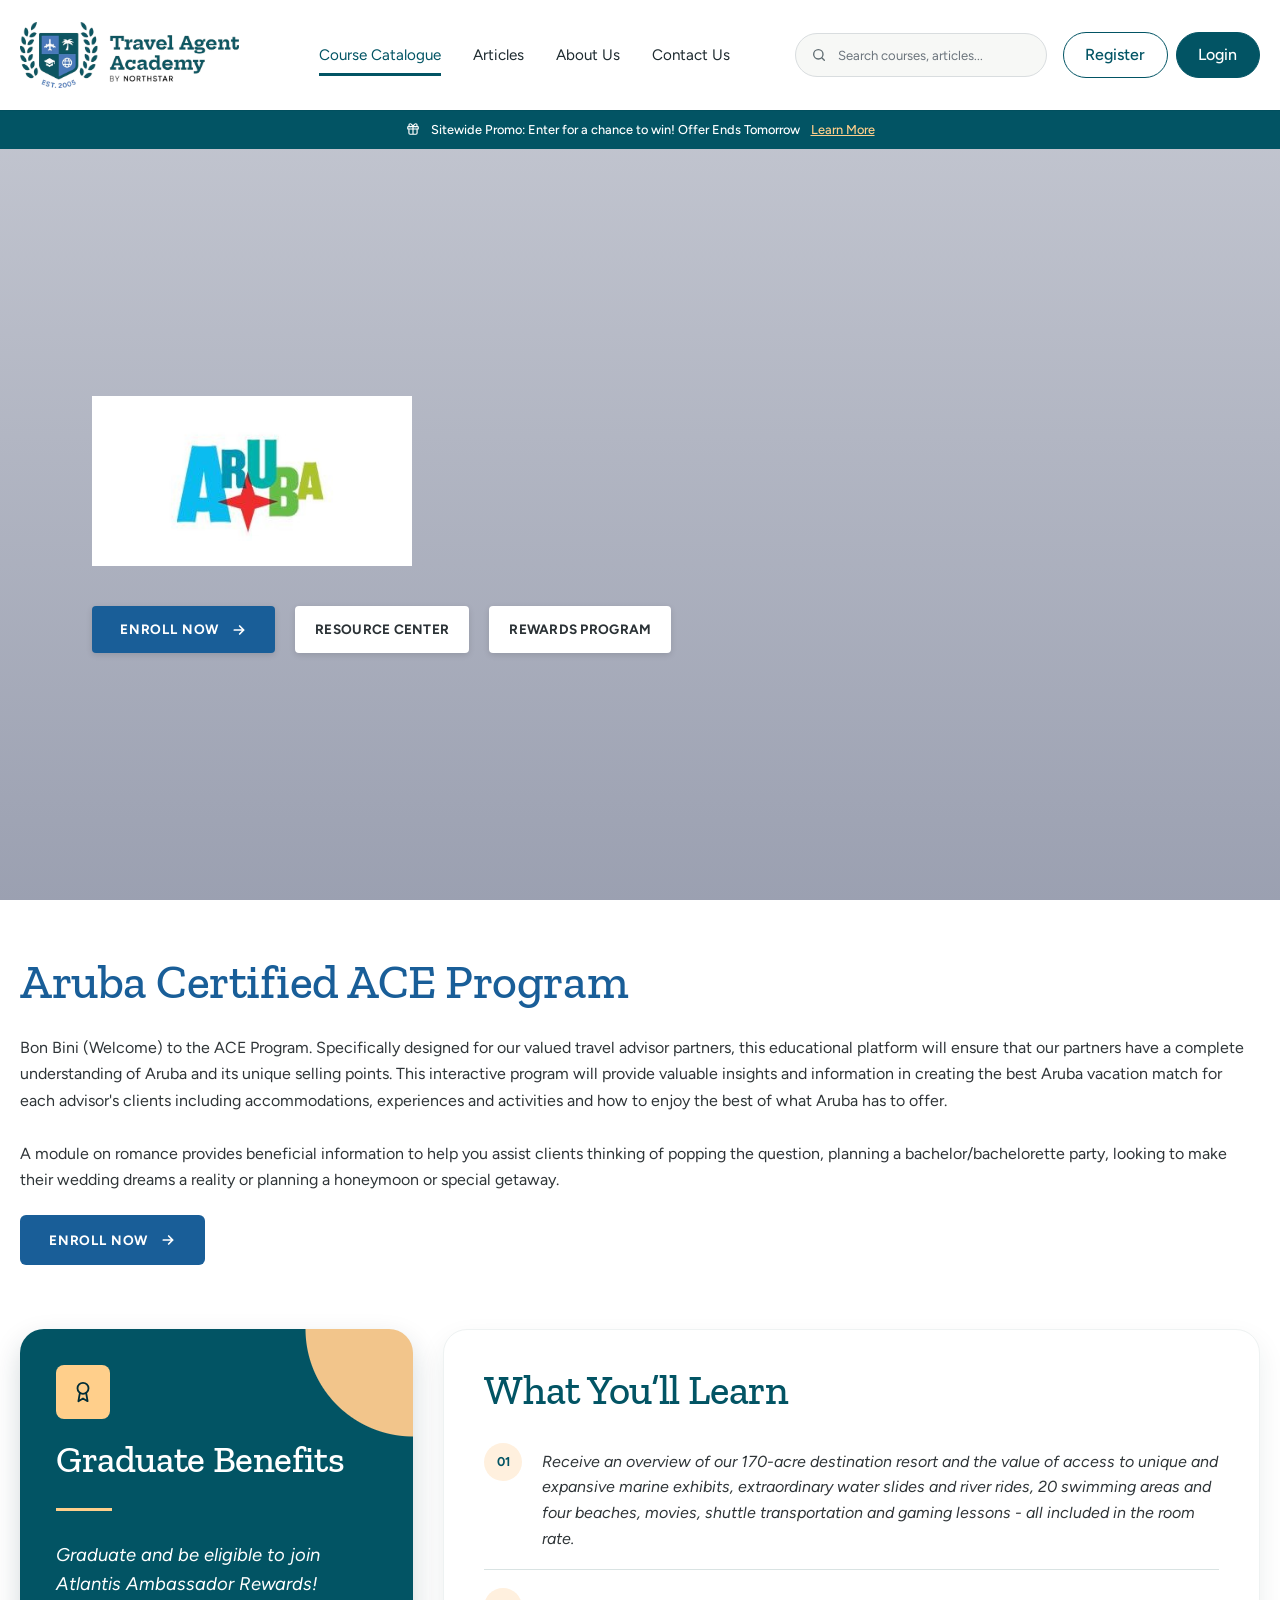
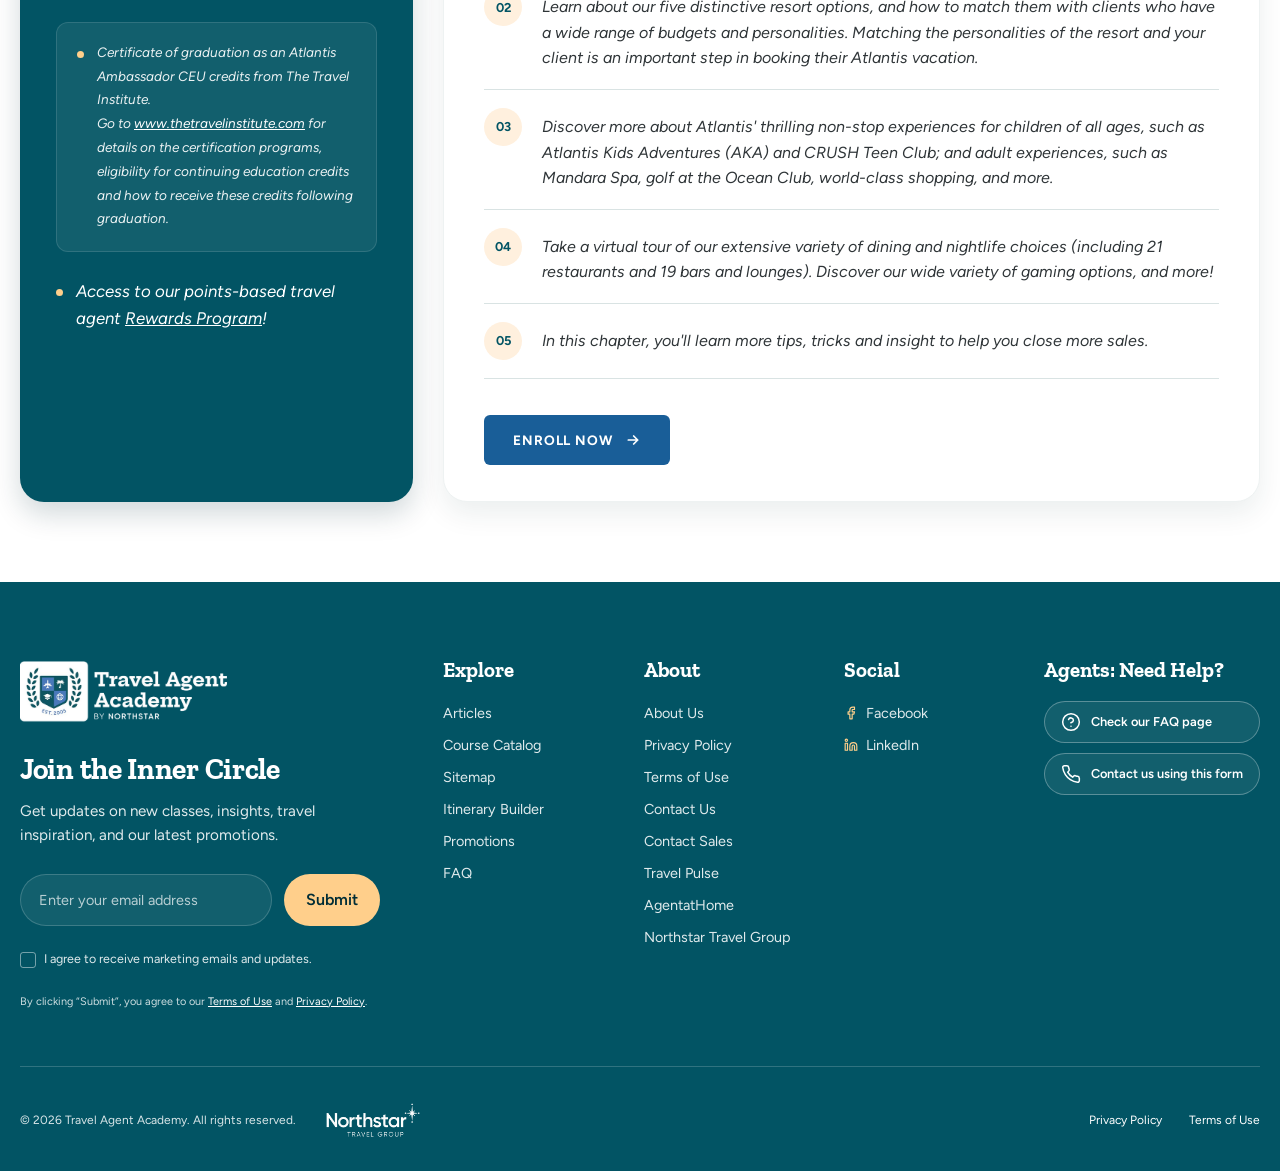
==== commit 83478394: "Video Height Fix" ====
--- a/aruba.html
+++ b/aruba.html
@@ -1,15 +1,19 @@
 <!DOCTYPE html>
 <html lang="en">
+
 <head>
   <meta charset="utf-8">
   <meta name="viewport" content="width=device-width, initial-scale=1, shrink-to-fit=no">
   <title>Aruba Certified ACE Program | Travel Agent Academy</title>
-  <meta name="description" content="Become a Certified Aruba Certified ACE Program: learn Aruba's resorts, experiences and dining, and earn points with Aruba Ambassador Rewards.">
+  <meta name="description"
+    content="Become a Certified Aruba Certified ACE Program: learn Aruba's resorts, experiences and dining, and earn points with Aruba Ambassador Rewards.">
 
   <!-- Fonts -->
   <link rel="preconnect" href="https://fonts.googleapis.com">
   <link rel="preconnect" href="https://fonts.gstatic.com" crossorigin>
-  <link href="https://fonts.googleapis.com/css2?family=Figtree:wght@400;500;600;700&family=Zilla+Slab:wght@500;600;700&display=swap" rel="stylesheet">
+  <link
+    href="https://fonts.googleapis.com/css2?family=Figtree:wght@400;500;600;700&family=Zilla+Slab:wght@500;600;700&display=swap"
+    rel="stylesheet">
 
   <!-- Bootstrap 4.6.2 -->
   <link rel="stylesheet" href="https://cdn.jsdelivr.net/npm/bootstrap@4.6.2/dist/css/bootstrap.min.css">
@@ -17,6 +21,7 @@
   <!-- Site styles -->
   <link rel="stylesheet" href="css/styles.css">
 </head>
+
 <body>
 
   <a class="sr-only sr-only-focusable" href="#main">Skip to main content</a>
@@ -29,7 +34,8 @@
           <img src="images/logo.png" alt="Travel Agent Academy by Northstar">
         </a>
 
-        <button class="navbar-toggler" type="button" data-toggle="collapse" data-target="#mainNav" aria-controls="mainNav" aria-expanded="false" aria-label="Toggle navigation">
+        <button class="navbar-toggler" type="button" data-toggle="collapse" data-target="#mainNav"
+          aria-controls="mainNav" aria-expanded="false" aria-label="Toggle navigation">
           <span class="navbar-toggler-icon"></span>
         </button>
 
@@ -43,7 +49,11 @@
 
           <div class="header-actions d-flex align-items-center">
             <form class="header-search" role="search" action="#">
-              <svg width="16" height="16" viewBox="0 0 24 24" fill="none" stroke="currentColor" stroke-width="2" stroke-linecap="round" aria-hidden="true"><circle cx="11" cy="11" r="7"/><path d="m20 20-3.5-3.5"/></svg>
+              <svg width="16" height="16" viewBox="0 0 24 24" fill="none" stroke="currentColor" stroke-width="2"
+                stroke-linecap="round" aria-hidden="true">
+                <circle cx="11" cy="11" r="7" />
+                <path d="m20 20-3.5-3.5" />
+              </svg>
               <label for="siteSearch" class="sr-only">Search</label>
               <input id="siteSearch" class="form-control" type="search" placeholder="Search courses, articles...">
             </form>
@@ -57,29 +67,48 @@
 
   <!-- ============ PROMO BAR ============ -->
   <div class="promo-bar">
-    <svg width="14" height="14" viewBox="0 0 24 24" fill="none" stroke="currentColor" stroke-width="2" stroke-linecap="round" stroke-linejoin="round" aria-hidden="true"><rect x="3" y="8" width="18" height="4" rx="1"/><path d="M12 8v13M19 12v7a2 2 0 0 1-2 2H7a2 2 0 0 1-2-2v-7M7.5 8a2.5 2.5 0 0 1 0-5C10 3 12 8 12 8s2-5 4.5-5a2.5 2.5 0 0 1 0 5"/></svg>
+    <svg width="14" height="14" viewBox="0 0 24 24" fill="none" stroke="currentColor" stroke-width="2"
+      stroke-linecap="round" stroke-linejoin="round" aria-hidden="true">
+      <rect x="3" y="8" width="18" height="4" rx="1" />
+      <path
+        d="M12 8v13M19 12v7a2 2 0 0 1-2 2H7a2 2 0 0 1-2-2v-7M7.5 8a2.5 2.5 0 0 1 0-5C10 3 12 8 12 8s2-5 4.5-5a2.5 2.5 0 0 1 0 5" />
+    </svg>
     Sitewide Promo: Enter for a chance to win! Offer Ends Tomorrow
     <a href="#">Learn More</a>
   </div>
 
   <main id="main">
-   
+
 
     <!-- ============ COURSE HERO ============ -->
-    
+
     <section class="course-hero course-hero-atlantis course-hero-has-video" data-bg-video>
-      <video class="course-hero-video" autoplay muted loop playsinline preload="metadata" poster="images/atlantis/atlantis-hero.jpg" aria-hidden="true">
+      <video class="course-hero-video" autoplay muted loop playsinline preload="metadata"
+        poster="images/atlantis/atlantis-hero.jpg" aria-hidden="true">
         <source src="videos/atlantis-hero.mp4" type="video/mp4">
       </video>
       <div class="hero-video-toggle" role="group" aria-label="Video controls">
-        
+
         <button type="button" class="hero-video-btn" data-video-play aria-label="Pause video" aria-pressed="false">
-          <svg class="icon-pause" width="14" height="14" viewBox="0 0 24 24" fill="currentColor" aria-hidden="true"><path d="M6 4h4v16H6zM14 4h4v16h-4z"/></svg>
-          <svg class="icon-play" width="14" height="14" viewBox="0 0 24 24" fill="currentColor" aria-hidden="true"><path d="M7 4v16l13-8z"/></svg>
+          <svg class="icon-pause" width="14" height="14" viewBox="0 0 24 24" fill="currentColor" aria-hidden="true">
+            <path d="M6 4h4v16H6zM14 4h4v16h-4z" />
+          </svg>
+          <svg class="icon-play" width="14" height="14" viewBox="0 0 24 24" fill="currentColor" aria-hidden="true">
+            <path d="M7 4v16l13-8z" />
+          </svg>
         </button>
-        <button type="button" class="hero-video-btn is-muted" data-video-mute aria-label="Unmute video" aria-pressed="true">
-          <svg class="icon-sound-on" width="16" height="16" viewBox="0 0 24 24" fill="none" stroke="currentColor" stroke-width="2" stroke-linecap="round" stroke-linejoin="round" aria-hidden="true"><path d="M11 5 6 9H2v6h4l5 4z" fill="currentColor"/><path d="M15.5 8.5a5 5 0 0 1 0 7M19 5a10 10 0 0 1 0 14"/></svg>
-          <svg class="icon-sound-off" width="16" height="16" viewBox="0 0 24 24" fill="none" stroke="currentColor" stroke-width="2" stroke-linecap="round" stroke-linejoin="round" aria-hidden="true"><path d="M11 5 6 9H2v6h4l5 4z" fill="currentColor"/><path d="m22 9-6 6M16 9l6 6"/></svg>
+        <button type="button" class="hero-video-btn is-muted" data-video-mute aria-label="Unmute video"
+          aria-pressed="true">
+          <svg class="icon-sound-on" width="16" height="16" viewBox="0 0 24 24" fill="none" stroke="currentColor"
+            stroke-width="2" stroke-linecap="round" stroke-linejoin="round" aria-hidden="true">
+            <path d="M11 5 6 9H2v6h4l5 4z" fill="currentColor" />
+            <path d="M15.5 8.5a5 5 0 0 1 0 7M19 5a10 10 0 0 1 0 14" />
+          </svg>
+          <svg class="icon-sound-off" width="16" height="16" viewBox="0 0 24 24" fill="none" stroke="currentColor"
+            stroke-width="2" stroke-linecap="round" stroke-linejoin="round" aria-hidden="true">
+            <path d="M11 5 6 9H2v6h4l5 4z" fill="currentColor" />
+            <path d="m22 9-6 6M16 9l6 6" />
+          </svg>
         </button>
       </div>
       <div class="container-wide">
@@ -102,15 +131,22 @@
     <section class="atl-content">
       <div class="atl-container">
         <h1 class="atl-heading font-display">Aruba Certified ACE Program</h1>
-        <p class="atl-lead">Bon Bini (Welcome) to the ACE Program. Specifically designed for our valued travel advisor partners, this educational
-        platform will ensure that our partners have a complete understanding of Aruba and its unique selling points. This
-        interactive program will provide valuable insights and information in creating the best Aruba vacation match for each
-        advisor's clients including accommodations, experiences and activities and how to enjoy the best of what Aruba has to
-        offer.
-        <br><br>
-        A module on romance provides beneficial information to help you assist clients thinking of popping the question,
-        planning a bachelor/bachelorette party, looking to make their wedding dreams a reality or planning a honeymoon or
-        special getaway.</p>
+        <p class="atl-lead">Bon Bini (Welcome) to the ACE Program. Specifically designed for our valued travel advisor
+          partners, this educational
+          platform will ensure that our partners have a complete understanding of Aruba and its unique selling points.
+          This
+          interactive program will provide valuable insights and information in creating the best Aruba vacation match
+          for each
+          advisor's clients including accommodations, experiences and activities and how to enjoy the best of what Aruba
+          has to
+          offer.
+          <br><br>
+          A module on romance provides beneficial information to help you assist clients thinking of popping the
+          question,
+          planning a bachelor/bachelorette party, looking to make their wedding dreams a reality or planning a honeymoon
+          or
+          special getaway.
+        </p>
         <a href="#" class="btn btn-course-blue btn-course-blue-dark">
           Enroll Now
           <svg width="16" height="16" viewBox="0 0 24 24" fill="none" stroke="currentColor" stroke-width="2.6"
@@ -130,14 +166,22 @@
           <div class="col-lg-4 mb-4 mb-lg-0">
             <div class="benefits-card">
               <span class="benefits-icon" aria-hidden="true">
-                <svg width="22" height="22" viewBox="0 0 24 24" fill="none" stroke="currentColor" stroke-width="2" stroke-linecap="round" stroke-linejoin="round"><circle cx="12" cy="8" r="6"/><path d="M15.5 13.5 17 22l-5-3-5 3 1.5-8.5"/></svg>
+                <svg width="22" height="22" viewBox="0 0 24 24" fill="none" stroke="currentColor" stroke-width="2"
+                  stroke-linecap="round" stroke-linejoin="round">
+                  <circle cx="12" cy="8" r="6" />
+                  <path d="M15.5 13.5 17 22l-5-3-5 3 1.5-8.5" />
+                </svg>
               </span>
               <h2 class="font-display">Graduate Benefits</h2>
               <hr class="benefits-rule">
               <p class="benefits-lead">Graduate and be eligible to join Atlantis Ambassador Rewards!</p>
 
               <ul class="benefits-list benefits-list-boxed">
-                <li><span>Certificate of graduation as an Atlantis Ambassador CEU credits from The Travel Institute.<br>Go to <a href="https://www.thetravelinstitute.com" target="_blank" rel="noopener">www.thetravelinstitute.com</a> for details on the certification programs, eligibility for continuing education credits and how to receive these credits following graduation.</span></li>
+                <li><span>Certificate of graduation as an Atlantis Ambassador CEU credits from The Travel
+                    Institute.<br>Go to <a href="https://www.thetravelinstitute.com" target="_blank"
+                      rel="noopener">www.thetravelinstitute.com</a> for details on the certification programs,
+                    eligibility for continuing education credits and how to receive these credits following
+                    graduation.</span></li>
               </ul>
 
               <ul class="benefits-list">
@@ -151,15 +195,35 @@
             <div class="learn-card">
               <h2 class="font-display">What You’ll Learn</h2>
               <ol class="learn-list">
-                <li><span class="learn-num">01</span><p>Receive an overview of our 170-acre destination resort and the value of access to unique and expansive marine exhibits, extraordinary water slides and river rides, 20 swimming areas and four beaches, movies, shuttle transportation and gaming lessons - all included in the room rate.</p></li>
-                <li><span class="learn-num">02</span><p>Learn about our five distinctive resort options, and how to match them with clients who have a wide range of budgets and personalities. Matching the personalities of the resort and your client is an important step in booking their Atlantis vacation.</p></li>
-                <li><span class="learn-num">03</span><p>Discover more about Atlantis' thrilling non-stop experiences for children of all ages, such as Atlantis Kids Adventures (AKA) and CRUSH Teen Club; and adult experiences, such as Mandara Spa, golf at the Ocean Club, world-class shopping, and more.</p></li>
-                <li><span class="learn-num">04</span><p>Take a virtual tour of our extensive variety of dining and nightlife choices (including 21 restaurants and 19 bars and lounges). Discover our wide variety of gaming options, and more!</p></li>
-                <li><span class="learn-num">05</span><p>In this chapter, you'll learn more tips, tricks and insight to help you close more sales.</p></li>
+                <li><span class="learn-num">01</span>
+                  <p>Receive an overview of our 170-acre destination resort and the value of access to unique and
+                    expansive marine exhibits, extraordinary water slides and river rides, 20 swimming areas and four
+                    beaches, movies, shuttle transportation and gaming lessons - all included in the room rate.</p>
+                </li>
+                <li><span class="learn-num">02</span>
+                  <p>Learn about our five distinctive resort options, and how to match them with clients who have a wide
+                    range of budgets and personalities. Matching the personalities of the resort and your client is an
+                    important step in booking their Atlantis vacation.</p>
+                </li>
+                <li><span class="learn-num">03</span>
+                  <p>Discover more about Atlantis' thrilling non-stop experiences for children of all ages, such as
+                    Atlantis Kids Adventures (AKA) and CRUSH Teen Club; and adult experiences, such as Mandara Spa, golf
+                    at the Ocean Club, world-class shopping, and more.</p>
+                </li>
+                <li><span class="learn-num">04</span>
+                  <p>Take a virtual tour of our extensive variety of dining and nightlife choices (including 21
+                    restaurants and 19 bars and lounges). Discover our wide variety of gaming options, and more!</p>
+                </li>
+                <li><span class="learn-num">05</span>
+                  <p>In this chapter, you'll learn more tips, tricks and insight to help you close more sales.</p>
+                </li>
               </ol>
               <a href="#" class="btn btn-course-blue btn-course-blue-dark">
                 Enroll Now
-                <svg width="16" height="16" viewBox="0 0 24 24" fill="none" stroke="currentColor" stroke-width="2.6" stroke-linecap="round" stroke-linejoin="round" aria-hidden="true"><path d="M5 12h14M13 6l6 6-6 6"/></svg>
+                <svg width="16" height="16" viewBox="0 0 24 24" fill="none" stroke="currentColor" stroke-width="2.6"
+                  stroke-linecap="round" stroke-linejoin="round" aria-hidden="true">
+                  <path d="M5 12h14M13 6l6 6-6 6" />
+                </svg>
               </a>
             </div>
           </div>
@@ -177,19 +241,23 @@
         <div class="col-lg-4 pr-lg-5">
           <img class="footer-logo" src="images/logo-footer.png" alt="Travel Agent Academy by Northstar">
           <h2 class="font-display">Join the Inner Circle</h2>
-          <p class="footer-lead">Get updates on new classes, insights, travel inspiration, and our latest promotions.</p>
+          <p class="footer-lead">Get updates on new classes, insights, travel inspiration, and our latest promotions.
+          </p>
 
           <form class="newsletter-form" action="#" onsubmit="return false;">
             <div class="d-flex">
               <label for="newsletterEmail" class="sr-only">Email address</label>
-              <input id="newsletterEmail" type="email" class="form-control" placeholder="Enter your email address" required>
+              <input id="newsletterEmail" type="email" class="form-control" placeholder="Enter your email address"
+                required>
               <button type="submit" class="btn btn-pill btn-peach">Submit</button>
             </div>
             <div class="custom-control custom-checkbox">
               <input type="checkbox" class="custom-control-input" id="marketingConsent">
-              <label class="custom-control-label" for="marketingConsent">I agree to receive marketing emails and updates.</label>
+              <label class="custom-control-label" for="marketingConsent">I agree to receive marketing emails and
+                updates.</label>
             </div>
-            <p class="legal-note">By clicking “Submit”, you agree to our <a href="#">Terms of Use</a> and <a href="#">Privacy Policy</a>.</p>
+            <p class="legal-note">By clicking “Submit”, you agree to our <a href="#">Terms of Use</a> and <a
+                href="#">Privacy Policy</a>.</p>
           </form>
         </div>
 
@@ -222,19 +290,34 @@
         <div class="col-6 col-md-3 col-lg footer-col">
           <h3>Social</h3>
           <ul class="footer-links">
-            <li><a href="#"><svg width="14" height="14" viewBox="0 0 24 24" fill="none" stroke="currentColor" stroke-width="2" stroke-linecap="round" stroke-linejoin="round" aria-hidden="true"><path d="M18 2h-3a5 5 0 0 0-5 5v3H7v4h3v8h4v-8h3l1-4h-4V7a1 1 0 0 1 1-1h3z"/></svg>Facebook</a></li>
-            <li><a href="#"><svg width="14" height="14" viewBox="0 0 24 24" fill="none" stroke="currentColor" stroke-width="2" stroke-linecap="round" stroke-linejoin="round" aria-hidden="true"><path d="M16 8a6 6 0 0 1 6 6v7h-4v-7a2 2 0 0 0-4 0v7h-4v-7a6 6 0 0 1 6-6zM2 9h4v12H2z"/><circle cx="4" cy="4" r="2"/></svg>LinkedIn</a></li>
+            <li><a href="#"><svg width="14" height="14" viewBox="0 0 24 24" fill="none" stroke="currentColor"
+                  stroke-width="2" stroke-linecap="round" stroke-linejoin="round" aria-hidden="true">
+                  <path d="M18 2h-3a5 5 0 0 0-5 5v3H7v4h3v8h4v-8h3l1-4h-4V7a1 1 0 0 1 1-1h3z" />
+                </svg>Facebook</a></li>
+            <li><a href="#"><svg width="14" height="14" viewBox="0 0 24 24" fill="none" stroke="currentColor"
+                  stroke-width="2" stroke-linecap="round" stroke-linejoin="round" aria-hidden="true">
+                  <path d="M16 8a6 6 0 0 1 6 6v7h-4v-7a2 2 0 0 0-4 0v7h-4v-7a6 6 0 0 1 6-6zM2 9h4v12H2z" />
+                  <circle cx="4" cy="4" r="2" />
+                </svg>LinkedIn</a></li>
           </ul>
         </div>
 
         <div class="col-12 col-md-3 col-lg-auto footer-col">
           <h3>Agents: Need&nbsp;Help?</h3>
           <a href="#" class="help-btn">
-            <svg width="20" height="20" viewBox="0 0 24 24" fill="none" stroke="currentColor" stroke-width="1.8" stroke-linecap="round" stroke-linejoin="round" aria-hidden="true"><circle cx="12" cy="12" r="10"/><path d="M9.1 9a3 3 0 0 1 5.8 1c0 2-3 3-3 3M12 17h.01"/></svg>
+            <svg width="20" height="20" viewBox="0 0 24 24" fill="none" stroke="currentColor" stroke-width="1.8"
+              stroke-linecap="round" stroke-linejoin="round" aria-hidden="true">
+              <circle cx="12" cy="12" r="10" />
+              <path d="M9.1 9a3 3 0 0 1 5.8 1c0 2-3 3-3 3M12 17h.01" />
+            </svg>
             Check our FAQ page
           </a>
           <a href="#" class="help-btn">
-            <svg width="20" height="20" viewBox="0 0 24 24" fill="none" stroke="currentColor" stroke-width="1.8" stroke-linecap="round" stroke-linejoin="round" aria-hidden="true"><path d="M22 16.9v3a2 2 0 0 1-2.2 2 19.8 19.8 0 0 1-8.6-3.1 19.5 19.5 0 0 1-6-6A19.8 19.8 0 0 1 2.1 4.2 2 2 0 0 1 4.1 2h3a2 2 0 0 1 2 1.7c.1.9.4 1.8.7 2.7a2 2 0 0 1-.5 2.1L8 9.8a16 16 0 0 0 6 6l1.3-1.3a2 2 0 0 1 2.1-.4c.9.3 1.8.6 2.7.7a2 2 0 0 1 1.7 2z"/></svg>
+            <svg width="20" height="20" viewBox="0 0 24 24" fill="none" stroke="currentColor" stroke-width="1.8"
+              stroke-linecap="round" stroke-linejoin="round" aria-hidden="true">
+              <path
+                d="M22 16.9v3a2 2 0 0 1-2.2 2 19.8 19.8 0 0 1-8.6-3.1 19.5 19.5 0 0 1-6-6A19.8 19.8 0 0 1 2.1 4.2 2 2 0 0 1 4.1 2h3a2 2 0 0 1 2 1.7c.1.9.4 1.8.7 2.7a2 2 0 0 1-.5 2.1L8 9.8a16 16 0 0 0 6 6l1.3-1.3a2 2 0 0 1 2.1-.4c.9.3 1.8.6 2.7.7a2 2 0 0 1 1.7 2z" />
+            </svg>
             Contact us using this form
           </a>
         </div>
@@ -253,10 +336,13 @@
     </div>
   </footer>
 
-  
+
   <script src="https://cdn.jsdelivr.net/npm/jquery@3.5.1/dist/jquery.min.js"></script>
   <script src="https://cdn.jsdelivr.net/npm/bootstrap@4.6.2/dist/js/bootstrap.bundle.min.js"></script>
   <script src="js/video-player.js"></script>
-    <script src="js/custom.js"></script>
+  <script src="js/taa-hero-video-height.js"></script>
+  <script src="js/custom.js"></script>
+
 </body>
-</html>
+
+</html>
--- a/css/styles.css
+++ b/css/styles.css
@@ -1432,7 +1432,8 @@
   min-height: 706px;
   display: flex;
   align-items: center;
-  padding: 120px 0;
+  flex-direction: column;
+  padding: 0;
   background:
     linear-gradient(180deg, rgba(5, 18, 60, 0.35), rgba(5, 18, 60, 0.5)),
     url("../images/hero.jpg") center / cover no-repeat;
@@ -1717,7 +1718,7 @@
 @media (max-width: 991.98px) {
   .course-hero {
     min-height: 480px;
-    padding: 80px 0;
+    padding: 0;
   }
 
   .course-title {
@@ -1729,7 +1730,7 @@
 @media (max-width: 575.98px) {
   .course-hero {
     min-height: 380px;
-    padding: 56px 0;
+    padding: 0;
   }
 
   .course-hero-logo {
@@ -2341,38 +2342,32 @@
   font-size: 0.95rem !important;
 } */
 
-/* ---------- Hero ---------- */
+/* ---------- Atlantis course hero ---------- */
 .course-hero-atlantis {
-  min-height: 810px;
-  background:
-    linear-gradient(180deg, rgba(5, 18, 60, 0.25), rgba(5, 18, 60, 0.4)),
-    url("../images/atlantis/atlantis-hero.jpg") center / cover no-repeat;
+  background: #fff;
 }
 
 /* Background video banner */
 .course-hero-has-video {
   position: relative;
   overflow: hidden;
+  min-height: 100vh;
 }
 
 .course-hero-video {
-  position: absolute;
-  top: 0;
-  left: 0;
+  position: relative;
+  inset: 0;
   width: 100%;
   height: 100%;
-  object-fit: cover;
+  object-fit: contain;
   z-index: 0;
 }
 
-/* same tint as the photo version, laid over the video */
+/* Same tint as the photo version, laid over the video */
 .course-hero-has-video::after {
   content: "";
   position: absolute;
-  top: 0;
-  right: 0;
-  bottom: 0;
-  left: 0;
+  inset: 0;
   z-index: 1;
   background: linear-gradient(180deg, rgba(5, 18, 60, 0.25), rgba(5, 18, 60, 0.4));
   pointer-events: none;
@@ -2388,9 +2383,29 @@
   display: none;
 }
 
+/* Desktop: JavaScript sets the exact remaining viewport height */
 @media (min-width: 1200px) {
+  .course-hero-has-video {
+    box-sizing: border-box;
+    min-height: 0;
+    padding-top: 0;
+    padding-bottom: 0;
+  }
+
   .course-hero-atlantis .container-wide {
     padding-left: 92px;
+  }
+}
+
+@media (min-width: 768px) {
+  .course-hero-video {
+    object-fit: cover;
+    position: absolute;
+  }
+
+  .course-hero {
+    flex-direction: row;
+    padding: 120px 0;
   }
 }
 
@@ -2775,6 +2790,31 @@
   .resource-cta-body h2 {
     font-size: 2rem;
   }
+
+  .course-hero-has-video .container-wide {
+    background: #fcfcfc;
+    padding: 25px;
+  }
+
+  .course-hero-logo {
+    padding: 20px;
+    box-shadow: 0 2px 6px rgba(0, 0, 0, 0.12);
+    width: 200px;
+  }
+
+  .course-hero-has-video::after {
+    background-color: #fcfcfc;
+    z-index: 1;
+  }
+
+  .course-hero-container {
+    position: relative;
+    z-index: 2;
+  }
+
+  .course-hero-has-video::after {
+    background-image: none;
+  }
 }
 
 @media (prefers-reduced-motion: reduce) {
